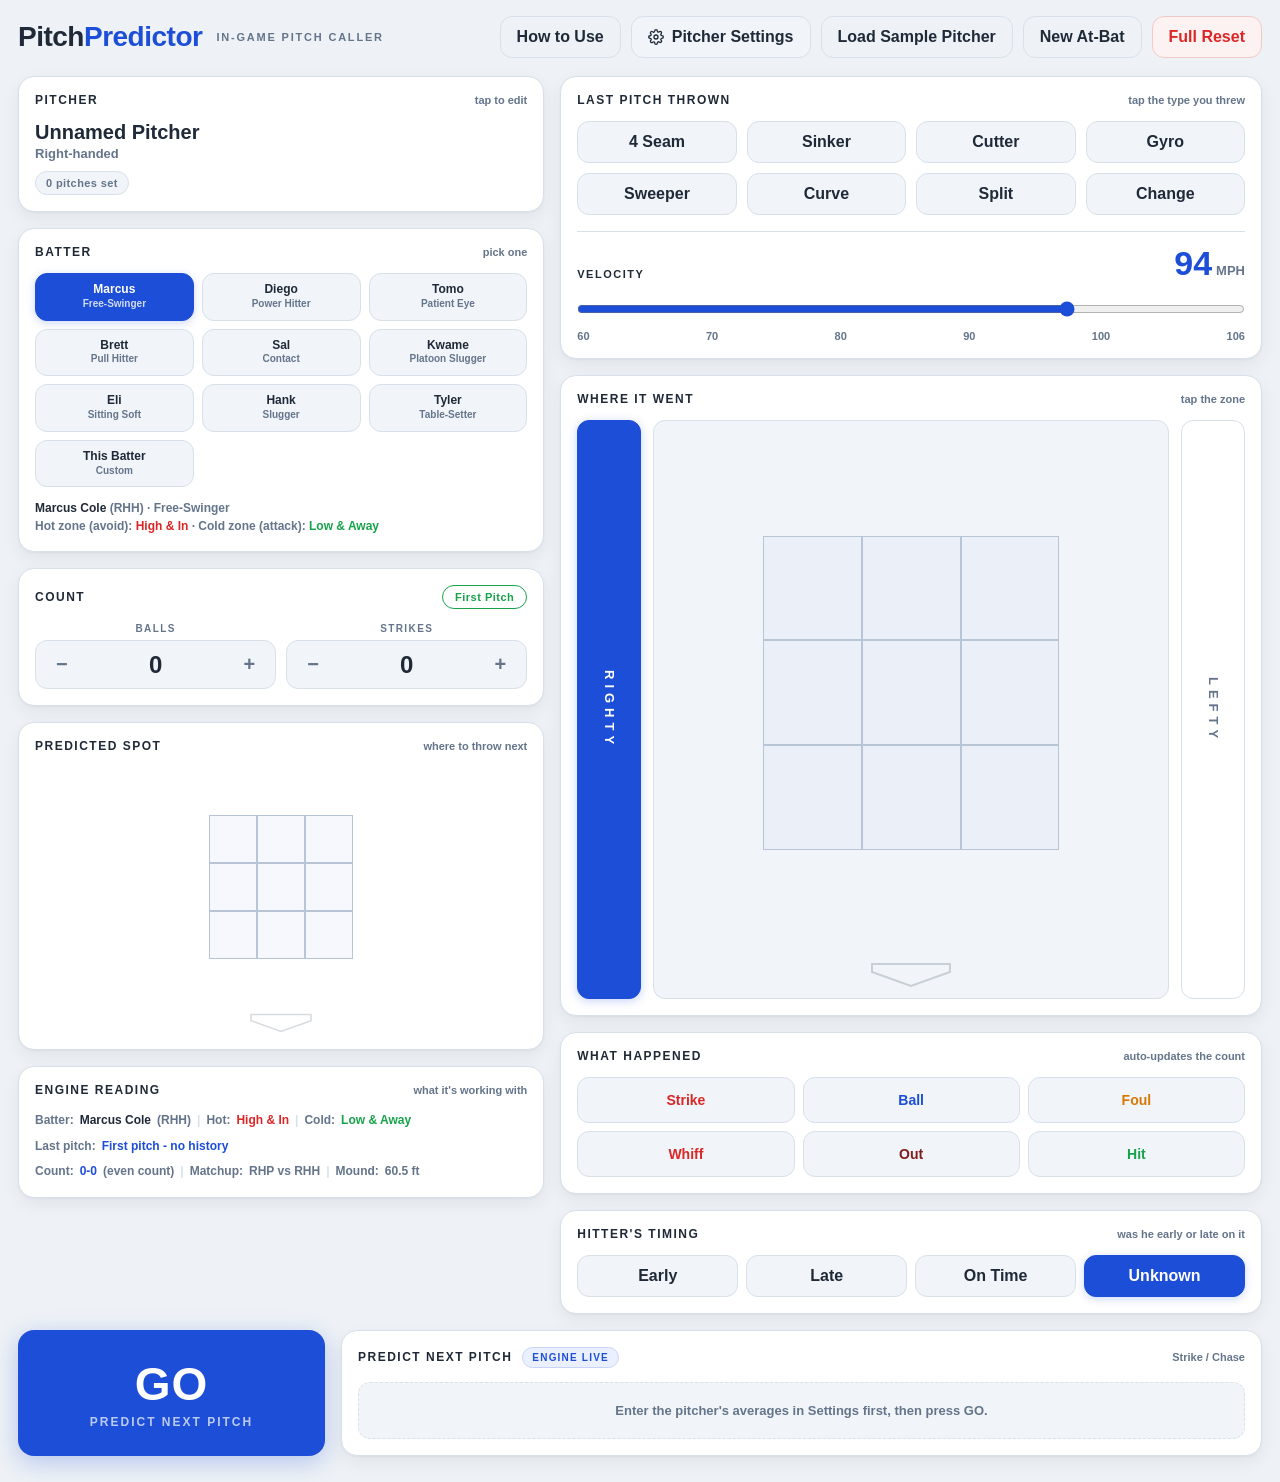
==== index.html @ 1fb7b441 "Replace binary auto-notes with graduated tendency system The auto-scouting no longer flips full note" ====
<!DOCTYPE html>
<html lang="en">
<head>
<meta charset="utf-8">
<meta name="viewport" content="width=device-width, initial-scale=1, maximum-scale=1, user-scalable=no, viewport-fit=cover">
<meta name="apple-mobile-web-app-capable" content="yes">
<meta name="apple-mobile-web-app-status-bar-style" content="default">
<meta name="theme-color" content="#eef2f6">
<title>Pitch Predictor</title>
<style>
  :root {
    --bg: #eef2f6;
    --panel: #ffffff;
    --panel-2: #f1f5f9;
    --line: #d8e0ea;
    --ink: #1f2937;
    --dim: #64748b;
    --accent: #1d4ed8;
    --accent-ink: #ffffff;
    --accent-soft: #eaf0ff;
    --chase: #d97706;
    --danger: #dc2626;
    --good: #16a34a;
    --radius: 16px;
    --shadow: 0 1px 2px rgba(15,23,42,.04), 0 6px 18px rgba(15,23,42,.06);
    --shadow-sm: 0 1px 2px rgba(15,23,42,.06);
  }
  * { box-sizing: border-box; -webkit-tap-highlight-color: transparent; }
  html, body {
    margin: 0; padding: 0; background: var(--bg); color: var(--ink);
    font-family: ui-rounded, "SF Pro Rounded", -apple-system, BlinkMacSystemFont, "Segoe UI", sans-serif;
    font-weight: 600;
    overscroll-behavior: none;
  }
  body { padding: env(safe-area-inset-top) env(safe-area-inset-right) env(safe-area-inset-bottom) env(safe-area-inset-left); }

  .wrap { max-width: 1400px; margin: 0 auto; padding: 16px 18px 26px; }

  header.bar { display: flex; align-items: center; gap: 14px; margin-bottom: 18px; }
  .logo { font-size: 28px; font-weight: 800; letter-spacing: -0.5px; color: var(--ink); }
  .logo b { color: var(--accent); }
  .subtitle { color: var(--dim); font-size: 11px; letter-spacing: 1.8px; text-transform: uppercase; font-weight: 700; }
  .bar-actions { margin-left: auto; display: flex; gap: 10px; }

  button {
    font: inherit; color: var(--ink); background: var(--panel-2);
    border: 1px solid var(--line); border-radius: 12px;
    padding: 11px 16px; cursor: pointer; transition: background .14s, border-color .14s, transform .06s, box-shadow .14s;
    font-weight: 700;
  }
  button:active { transform: scale(.97); }
  button:hover { border-color: #b8c5d6; }
  button.ghost { background: transparent; }
  button.on { background: var(--accent); color: var(--accent-ink); border-color: var(--accent); box-shadow: 0 2px 8px rgba(29,78,216,.22); }
  button.warn { color: var(--danger); border-color: #f3c9c5; background: #fdf2f2; }

  .grid-main { display: grid; grid-template-columns: minmax(320px, 6fr) minmax(400px, 8fr); gap: 16px; align-items: start; }
  .col { display: flex; flex-direction: column; gap: 16px; }

  .panel { background: var(--panel); border: 1px solid var(--line); border-radius: var(--radius); padding: 16px; box-shadow: var(--shadow); }
  .panel-head { display: flex; align-items: baseline; gap: 10px; margin-bottom: 14px; }
  .panel-title { font-size: 12px; letter-spacing: 1.5px; text-transform: uppercase; color: var(--ink); font-weight: 800; }
  .panel-hint { margin-left: auto; color: var(--dim); font-size: 11px; font-weight: 600; }
  .first-pitch { margin-left: auto; padding: 5px 12px; font-size: 11px; font-weight: 800; letter-spacing: .5px;
    border-radius: 999px; border: 1.5px solid var(--good); color: var(--good); background: transparent; cursor: pointer; }
  .first-pitch:hover { background: var(--good); color: #fff; }
  .sub-head { display: flex; align-items: flex-end; margin: 16px 0 0; padding-top: 14px; border-top: 1px solid var(--line); }
  .sub-head .panel-title { font-size: 11px; }

  /* ---- zone ---- */
  .zone-row { display: flex; gap: 12px; align-items: stretch; }
  .zone-stage { flex: 1; border: 1px solid var(--line); border-radius: 12px; padding: 10px; background: var(--panel-2); }
  .hand-rail {
    width: 64px; border-radius: 12px; border: 1px solid var(--line); background: var(--panel);
    display: flex; align-items: center; justify-content: center; cursor: pointer;
    writing-mode: vertical-rl; text-orientation: mixed; letter-spacing: 5px; font-size: 13px;
    text-transform: uppercase; color: var(--dim); font-weight: 800;
    transition: background .14s, color .14s, border-color .14s, box-shadow .14s;
  }
  .hand-rail:hover { border-color: #b8c5d6; }
  .hand-rail.on { background: var(--accent); color: var(--accent-ink); border-color: var(--accent); box-shadow: 0 2px 10px rgba(29,78,216,.25); }

  .zone-grid { display: grid; grid-template-columns: repeat(5, 1fr); grid-template-rows: repeat(5, 1fr); aspect-ratio: 1 / 1.06; gap: 0; position: relative; touch-action: none; }
  .zcell { border: 1px solid transparent; position: relative; }
  .zcell.inzone { border-color: #b8c5d6; background: rgba(29,78,216,.035); }
  .zone-dot {
    position: absolute; width: 22px; height: 22px; border-radius: 50%;
    background: #eab308; box-shadow: 0 0 0 3px rgba(234,179,8,.22);
    transform: translate(-50%, -50%); pointer-events: none; display: none; z-index: 3;
  }
  .zone-dot.show { display: block; }
  .plate { display: flex; justify-content: center; margin-top: 8px; }
  .plate svg { opacity: .35; }

  /* ---- velo ---- */
  .velo-head { display: flex; align-items: flex-end; }
  .velo-val { margin-left: auto; font-size: 34px; font-weight: 800; color: var(--accent); line-height: 1; transition: transform .15s; }
  .velo-val span { font-size: 13px; color: var(--dim); margin-left: 4px; font-weight: 700; }
  .velo-val.pulse { animation: veloPulse .55s ease-out; }
  @keyframes veloPulse {
    0%   { transform: scale(1);   background: var(--accent-soft); border-radius: 8px; padding: 2px 8px; }
    40%  { transform: scale(1.18); }
    100% { transform: scale(1);   background: transparent; padding: 2px 0; }
  }
  input[type=range] { width: 100%; margin: 12px 0 2px; accent-color: var(--accent); height: 34px; }
  .ticks { display: flex; justify-content: space-between; color: var(--dim); font-size: 11px; }

  /* ---- small panels row ---- */
  .row2 { display: grid; grid-template-columns: 1fr 1fr; gap: 16px; }
  .stepper { display: flex; gap: 10px; }
  .step-grp { flex: 1; text-align: center; }
  .step-lbl { font-size: 10px; letter-spacing: 1.4px; color: var(--dim); text-transform: uppercase; margin-bottom: 6px; font-weight: 800; }
  .step-ctl { display: flex; align-items: center; justify-content: space-between; background: var(--panel-2); border: 1px solid var(--line); border-radius: 12px; padding: 6px 10px; }
  .step-ctl button { background: none; border: none; padding: 6px 10px; font-size: 20px; color: var(--dim); box-shadow: none; }
  .step-ctl button:hover { color: var(--accent); }
  .step-ctl .num { font-size: 24px; font-weight: 800; min-width: 26px; color: var(--ink); }

  .seg { display: flex; gap: 8px; }
  .seg button { flex: 1; }

  /* ---- pitch type buttons ---- */
  .pt-grid { display: grid; grid-template-columns: repeat(4, 1fr); gap: 10px; }
  .pt-grid button { position: relative; }
  .pt-grid button.has-data { border-color: #b8c5d6; color: var(--accent); }
  .pt-grid button.has-data::after {
    content: ""; position: absolute; top: 7px; right: 8px; width: 6px; height: 6px;
    border-radius: 50%; background: var(--accent);
  }
  .pt-grid button.has-data.on { color: var(--accent-ink); }
  .pt-grid button.has-data.on::after { background: var(--accent-ink); opacity: .7; }

  /* ---- batter profile ---- */
  .batter-grid { display: grid; grid-template-columns: repeat(3, 1fr); gap: 8px; }
  .batter-grid button { padding: 9px 6px; font-size: 12px; line-height: 1.15; text-align: center; }
  .batter-grid button .bn { font-weight: 800; display: block; }
  .batter-grid button .ba { font-size: 10px; color: var(--dim); font-weight: 700; }
  .batter-grid button.on .ba { color: var(--accent-ink); opacity: .8; }
  /* ---- custom batter scratch profile ---- */
  .cust-lbl { font-size: 10px; letter-spacing: 1.3px; text-transform: uppercase; color: var(--dim); font-weight: 800; margin: 14px 0 7px; }
  .hot-picker { display: grid; grid-template-columns: repeat(3, 1fr); gap: 6px; }
  .hot-picker button { padding: 9px 4px; font-size: 11px; }
  .note-grid { display: grid; grid-template-columns: repeat(2, 1fr); gap: 6px; }
  .note-grid button { padding: 9px 8px; font-size: 11.5px; text-align: left; }
  .note-grid button.on { background: var(--accent); color: var(--accent-ink); border-color: var(--accent); }

  /* ---- saved batters ---- */
  .cust-memo { width: 100%; padding: 10px 12px; border: 1px solid var(--line); border-radius: 10px;
    background: var(--panel-2); font: inherit; font-size: 12px; font-weight: 600; color: var(--ink);
    resize: vertical; min-height: 60px; font-family: inherit; }
  .cust-memo:focus { outline: none; border-color: var(--accent); background: #fff; }
  .save-row { display: flex; gap: 8px; }
  .save-row input { flex: 1; }
  .save-btn { flex: 0 0 auto; padding: 10px 16px; font-size: 12px; font-weight: 800;
    background: var(--good); color: #fff; border: 1px solid var(--good); border-radius: 10px; cursor: pointer; }
  .save-btn:hover { opacity: .9; }
  .saved-batters { display: flex; flex-wrap: wrap; gap: 6px; margin-top: 10px; }
  .saved-chip { display: flex; align-items: center; gap: 6px; padding: 6px 8px 6px 12px;
    border-radius: 999px; border: 1px solid var(--line); background: var(--panel-2);
    font-size: 12px; font-weight: 700; color: var(--ink); cursor: pointer; }
  .saved-chip:hover { border-color: var(--accent); }
  .saved-chip.on { background: var(--accent); color: var(--accent-ink); border-color: var(--accent); }
  .saved-chip .x { width: 16px; height: 16px; border-radius: 50%; background: rgba(0,0,0,.1);
    display: flex; align-items: center; justify-content: center; font-size: 10px; font-weight: 800;
    border: none; cursor: pointer; color: inherit; opacity: .6; }
  .saved-chip .x:hover { opacity: 1; background: rgba(0,0,0,.2); }
  .saved-chip.on .x { background: rgba(255,255,255,.25); }

  /* ---- result buttons ---- */
  .result-grid { display: grid; grid-template-columns: repeat(3, 1fr); gap: 8px; }
  .result-grid button { padding: 14px 6px; font-size: 14px; font-weight: 800; transition: border-color .12s, transform .06s, box-shadow .12s; }
  .result-grid button[data-r="strike"] { color: var(--danger); }
  .result-grid button[data-r="whiff"] { color: var(--danger); }
  .result-grid button[data-r="ball"] { color: var(--accent); }
  .result-grid button[data-r="foul"] { color: var(--chase); }
  .result-grid button[data-r="out"] { color: #7f1d1d; }
  .result-grid button[data-r="hit"] { color: var(--good); }
  .result-grid button.on { border-width: 2px; box-shadow: 0 2px 12px rgba(15,23,42,.12); }
  .result-grid button.on[data-r="strike"] { background: #fff1f2; border-color: var(--danger); }
  .result-grid button.on[data-r="whiff"] { background: #fff1f2; border-color: var(--danger); }
  .result-grid button.on[data-r="ball"] { background: var(--accent-soft); border-color: var(--accent); }
  .result-grid button.on[data-r="foul"] { background: #fffbeb; border-color: var(--chase); }
  .result-grid button.on[data-r="out"] { background: #fef2f2; border-color: #7f1d1d; }
  .result-grid button.on[data-r="hit"] { background: #ecfdf5; border-color: var(--good); }

  /* count pulse when it changes */
  .num.pulse { animation: numPulse .5s ease-out; }
  @keyframes numPulse {
    0%   { transform: scale(1); color: var(--ink); }
    30%  { transform: scale(1.3); color: var(--accent); }
    100% { transform: scale(1); color: var(--ink); }
  }

  .batter-info { margin-top: 12px; font-size: 12px; color: var(--dim); font-weight: 700; line-height: 1.5; }
  .batter-info b { color: var(--ink); }
  .batter-info .hot { color: var(--danger); font-weight: 800; }
  .batter-info .cold { color: var(--good); font-weight: 800; }

  /* ---- table ---- */
  table { width: 100%; border-collapse: separate; border-spacing: 0 6px; }
  th { font-size: 10px; letter-spacing: 1.3px; color: var(--dim); text-transform: uppercase; text-align: center; font-weight: 800; padding-bottom: 4px; }
  th:first-child { text-align: left; padding-left: 10px; }
  td { background: var(--panel-2); border-top: 1px solid var(--line); border-bottom: 1px solid var(--line); text-align: center; padding: 0; }
  td:first-child { border-left: 1px solid var(--line); border-radius: 11px 0 0 11px; text-align: left; padding-left: 14px; font-size: 14px; }
  td:last-child { border-right: 1px solid var(--line); border-radius: 0 11px 11px 0; }
  tr.filled td:first-child { color: var(--accent); font-weight: 800; }
  tr.empty td:first-child { color: var(--dim); font-weight: 600; }
  tr.selected td { background: var(--accent-soft); border-color: #c7d4f7; }
  tr.selected td:first-child { box-shadow: inset 3px 0 0 var(--accent); }
  td input {
    width: 100%; background: none; border: none; color: var(--ink); font: inherit; text-align: center;
    padding: 13px 4px; font-size: 15px; font-weight: 700;
  }
  td input:focus { outline: none; background: var(--accent-soft); }
  td input::placeholder { color: #b8c5d6; }

  /* ---- recommendations ---- */
  .go-row { display: grid; grid-template-columns: minmax(180px, 3fr) 9fr; gap: 16px; margin-top: 16px; align-items: stretch; }
  #go {
    background: var(--accent); color: var(--accent-ink); border: none; border-radius: var(--radius);
    font-size: 46px; font-weight: 800; letter-spacing: 1px; display: flex; flex-direction: column;
    align-items: center; justify-content: center; gap: 4px;
    box-shadow: 0 6px 24px rgba(29,78,216,.28);
  }
  #go:active { transform: scale(.98); }
  #go small { font-size: 12px; font-weight: 700; letter-spacing: 2px; text-transform: uppercase; opacity: .7; }
  .badge { font-size: 10px; letter-spacing: 1.2px; padding: 4px 9px; border-radius: 999px; text-transform: uppercase; font-weight: 800; }
  .badge.demo { background: #fff4e0; color: var(--chase); border: 1px solid #f4d9a8; }
  .rec-list { display: flex; flex-direction: column; gap: 8px; }
  .context-summary { font-size: 12px; font-weight: 600; color: var(--dim); line-height: 1.6; }
  .context-summary .cs-row { display: flex; gap: 6px; flex-wrap: wrap; }
  .context-summary .cs-row + .cs-row { margin-top: 6px; }
  .context-summary .cs-lbl { color: var(--dim); font-weight: 700; }
  .context-summary .cs-val { color: var(--ink); font-weight: 800; }
  .context-summary .cs-val.accent { color: var(--accent); }
  .context-summary .cs-val.danger { color: var(--danger); }
  .context-summary .cs-val.good { color: var(--good); }
  .context-summary .cs-sep { color: var(--line); }
  .rec {
    display: grid; grid-template-columns: 34px minmax(96px, 2fr) 3fr auto auto; align-items: center; gap: 12px;
    background: var(--panel-2); border: 1px solid var(--line); border-radius: 12px; padding: 12px 14px;
    cursor: pointer; transition: border-color .12s, box-shadow .12s;
  }
  .rec:hover { border-color: #b8c5d6; }
  .rec.open { border-color: var(--accent); box-shadow: 0 2px 12px rgba(29,78,216,.1); }
  .rec .rank { width: 26px; height: 26px; border-radius: 50%; border: 1px solid var(--line); display: flex; align-items: center; justify-content: center; font-size: 13px; color: var(--dim); background: var(--panel); }
  .rec.top .rank { border-color: var(--accent); color: var(--accent); background: var(--accent-soft); }
  .rec .type { font-size: 17px; font-weight: 800; }
  .rec .loc { color: var(--ink); font-size: 15px; }
  .rec .why { font-size: 10px; color: var(--dim); font-weight: 700; letter-spacing: .5px; opacity: 0; transition: opacity .12s; }
  .rec:hover .why { opacity: 1; }
  .rec.open .why { opacity: 1; color: var(--accent); }
  .tag { font-size: 11px; letter-spacing: 1.1px; font-weight: 800; padding: 5px 12px; border-radius: 999px; }
  .tag.strike { background: var(--accent-soft); color: var(--accent); border: 1px solid #c7d4f7; }
  .tag.chase { background: #fff4e0; color: var(--chase); border: 1px solid #f4d9a8; }
  .rec-detail { display: none; padding: 0 14px 14px 60px; }
  .rec.open + .rec-detail { display: block; }
  .rec-detail ul { margin: 0; padding-left: 18px; }
  .rec-detail li { font-size: 12px; font-weight: 600; color: var(--ink); line-height: 1.7; list-style: disc; }
  .rec-detail li .pos { color: var(--good); font-weight: 800; }
  .rec-detail li .neg { color: var(--danger); font-weight: 800; }
  .rec-detail .what { margin-top: 8px; font-size: 12px; font-weight: 700; color: var(--dim); line-height: 1.5; }
  .rec-empty { color: var(--dim); font-size: 13px; padding: 20px; text-align: center; border: 1px dashed var(--line); border-radius: 12px; background: var(--panel-2); }
  .badge.live { background: var(--accent-soft); color: var(--accent); border: 1px solid #c7d4f7; }

  /* ---- output maps ---- */
  .maps-row { display: grid; grid-template-columns: 1fr 1fr; gap: 16px; margin-top: 16px; }
  .col .maps-row { margin-top: 0; }
  .mini-grid { display: grid; grid-template-columns: repeat(5, 1fr); grid-template-rows: repeat(5, 1fr); aspect-ratio: 1 / 1; max-width: 240px; margin: 4px auto 0; gap: 0; position: relative; }
  .mini-cell { border: 1px solid transparent; position: relative; }
  .mini-cell.inzone { border-color: #b8c5d6; background: rgba(29,78,216,.04); }
  .map-dots { position: absolute; inset: 0; pointer-events: none; z-index: 3; }
  .map-dot {
    position: absolute; width: 26px; height: 26px; border-radius: 50%;
    display: flex; align-items: center; justify-content: center; font-size: 13px; font-weight: 800; color: #fff;
    transform: translate(-50%, -50%);
  }
  .map-dot.last { background: #eab308; box-shadow: 0 0 0 3px rgba(234,179,8,.22); }
  .map-dot.strike { background: var(--accent); box-shadow: 0 0 0 3px rgba(29,78,216,.18); }
  .map-dot.chase { background: var(--chase); box-shadow: 0 0 0 3px rgba(217,119,6,.18); }
  .mini-plate { display: flex; justify-content: center; margin-top: 6px; }
  .mini-plate svg { opacity: .3; }

  /* ---- pitcher summary card ---- */
  .pitcher-card { cursor: pointer; }
  .pitcher-card:hover { border-color: #b8c5d6; }
  .pitcher-name { font-size: 20px; font-weight: 800; color: var(--ink); }
  .pitcher-sub { color: var(--dim); font-size: 13px; font-weight: 700; margin-top: 2px; }
  .pitcher-meta { margin-top: 10px; display: flex; gap: 8px; flex-wrap: wrap; }
  .chip { font-size: 11px; font-weight: 800; letter-spacing: .4px; padding: 5px 10px; border-radius: 999px; background: var(--panel-2); border: 1px solid var(--line); color: var(--dim); }
  .chip.set { background: var(--accent-soft); border-color: #c7d4f7; color: var(--accent); }
  .gear-btn { display: inline-flex; align-items: center; gap: 8px; }
  .gear-btn svg { width: 16px; height: 16px; }

  /* ---- settings modal ---- */
  .modal-overlay {
    position: fixed; inset: 0; z-index: 60; background: rgba(15,23,42,.45);
    display: flex; align-items: flex-start; justify-content: center;
    padding: 40px 16px; overflow-y: auto; -webkit-backdrop-filter: blur(3px); backdrop-filter: blur(3px);
  }
  .modal-overlay[hidden] { display: none; }
  .modal {
    background: var(--panel); border: 1px solid var(--line); border-radius: var(--radius);
    box-shadow: 0 24px 70px rgba(15,23,42,.28); width: 100%; max-width: 580px; padding: 20px 20px 18px;
  }
  .modal-head { display: flex; align-items: center; gap: 10px; margin-bottom: 16px; }
  .modal-head .gear { color: var(--accent); display: flex; }
  .modal-head .gear svg { width: 20px; height: 20px; }
  .modal-title { font-size: 15px; font-weight: 800; letter-spacing: .3px; color: var(--ink); }
  .modal-x { margin-left: auto; padding: 6px 12px; }
  .field { margin-bottom: 16px; }
  .field > label { display: block; font-size: 10px; letter-spacing: 1.4px; text-transform: uppercase; color: var(--dim); font-weight: 800; margin-bottom: 6px; }
  .field input.text {
    width: 100%; padding: 12px 14px; border: 1px solid var(--line); border-radius: 12px;
    background: var(--panel-2); font: inherit; font-weight: 700; color: var(--ink);
  }
  .field input.text:focus { outline: none; border-color: var(--accent); background: #fff; }
  .num-row { display: grid; grid-template-columns: 1fr 1fr; gap: 12px; }
  .num-field span { display: block; font-size: 10px; letter-spacing: 1.2px; text-transform: uppercase; color: var(--dim); font-weight: 800; margin-bottom: 6px; }
  .field-note { margin-top: 8px; font-size: 12px; font-weight: 700; color: var(--dim); line-height: 1.5; }
  .field-note b { color: var(--ink); }
  #closeSettings { width: 100%; background: var(--accent); color: var(--accent-ink); border-color: var(--accent); font-size: 15px; padding: 14px; box-shadow: 0 4px 14px rgba(29,78,216,.22); }
  #closeTutorial { width: 100%; background: var(--accent); color: var(--accent-ink); border-color: var(--accent); font-size: 15px; padding: 14px; box-shadow: 0 4px 14px rgba(29,78,216,.22); margin-top: 4px; }

  /* ---- tutorial ---- */
  .tut-step { display: flex; gap: 14px; margin-bottom: 16px; }
  .tut-num { flex: 0 0 28px; width: 28px; height: 28px; border-radius: 50%;
    background: var(--accent); color: var(--accent-ink); display: flex;
    align-items: center; justify-content: center; font-size: 13px; font-weight: 800; }
  .tut-body { font-size: 13px; font-weight: 600; color: var(--ink); line-height: 1.6; }
  .tut-body b { font-weight: 800; }
  .tut-note { font-size: 12px; font-weight: 600; color: var(--dim); line-height: 1.6;
    background: var(--panel-2); border: 1px solid var(--line); border-radius: 10px;
    padding: 12px 14px; margin-bottom: 16px; }

  @media (max-width: 900px) {
    .grid-main, .go-row, .row2, .maps-row { grid-template-columns: 1fr; }
    #go { padding: 22px; font-size: 38px; }
    .modal-overlay { padding: 20px 12px; }
  }
</style>
</head>
<body>
<div class="wrap">

  <header class="bar">
    <div class="logo">Pitch<b>Predictor</b></div>
    <div class="subtitle">In-Game Pitch Caller</div>
    <div class="bar-actions">
      <button class="ghost" id="openTutorial">How to Use</button>
      <button class="gear-btn" id="openSettings"><svg viewBox="0 0 24 24" fill="none" stroke="currentColor" stroke-width="2" stroke-linecap="round" stroke-linejoin="round"><circle cx="12" cy="12" r="3"/><path d="M19.4 15a1.65 1.65 0 0 0 .33 1.82l.06.06a2 2 0 1 1-2.83 2.83l-.06-.06a1.65 1.65 0 0 0-1.82-.33 1.65 1.65 0 0 0-1 1.51V21a2 2 0 0 1-4 0v-.09A1.65 1.65 0 0 0 9 19.4a1.65 1.65 0 0 0-1.82.33l-.06.06a2 2 0 1 1-2.83-2.83l.06-.06a1.65 1.65 0 0 0 .33-1.82 1.65 1.65 0 0 0-1.51-1H3a2 2 0 0 1 0-4h.09A1.65 1.65 0 0 0 4.6 9a1.65 1.65 0 0 0-.33-1.82l-.06-.06a2 2 0 1 1 2.83-2.83l.06.06a1.65 1.65 0 0 0 1.82.33H9a1.65 1.65 0 0 0 1-1.51V3a2 2 0 0 1 4 0v.09a1.65 1.65 0 0 0 1 1.51 1.65 1.65 0 0 0 1.82-.33l.06-.06a2 2 0 1 1 2.83 2.83l-.06.06a1.65 1.65 0 0 0-.33 1.82V9a1.65 1.65 0 0 0 1.51 1H21a2 2 0 0 1 0 4h-.09a1.65 1.65 0 0 0-1.51 1z"/></svg>Pitcher Settings</button>
      <button class="ghost" id="loadSample">Load Sample Pitcher</button>
      <button class="ghost" id="newAtBat">New At-Bat</button>
      <button class="warn" id="fullReset">Full Reset</button>
    </div>
  </header>

  <div class="grid-main">
    <!-- LEFT COLUMN: the situation -->
    <div class="col">
      <section class="panel pitcher-card" id="pitcherCard">
        <div class="panel-head">
          <div class="panel-title">Pitcher</div>
          <div class="panel-hint">tap to edit</div>
        </div>
        <div class="pitcher-name" id="pitcherNameDisp">Unnamed Pitcher</div>
        <div class="pitcher-sub" id="pitcherHandDisp">Right-handed</div>
        <div class="pitcher-meta"><span class="chip" id="arsenalChip">0 pitches set</span></div>
      </section>

      <section class="panel" id="stepBatter">
        <div class="panel-head">
          <div class="panel-title">Batter</div>
          <div class="panel-hint">pick one</div>
        </div>
        <div class="batter-grid" id="batterGrid"></div>
        <div class="batter-info" id="batterInfo">Select a batter</div>

        <div class="custom-box" id="customBox" hidden>
          <div class="sub-head"><div class="panel-title">Custom Batter</div>
            <div class="panel-hint">clears on New At-Bat</div></div>

          <div class="cust-lbl">Bats</div>
          <div class="seg" id="custHand">
            <button data-hand="L">Lefty</button>
            <button data-hand="R" class="on">Righty</button>
          </div>

          <div class="cust-lbl">Where he does damage</div>
          <div class="hot-picker" id="hotPicker"></div>

          <div class="cust-lbl">Scouting notes &middot; each one changes the math</div>
          <div class="note-grid" id="noteGrid"></div>

          <div class="cust-lbl">Notes</div>
          <textarea class="cust-memo" id="custMemo" placeholder="Free-text notes on this batter. Not scored, just for you." rows="3"></textarea>

          <div class="cust-lbl">Save this batter for next time</div>
          <div class="save-row">
            <input class="text" type="text" id="saveName" placeholder="Batter name" autocomplete="off">
            <button class="save-btn" id="saveBatterBtn">Save</button>
          </div>
          <div class="saved-batters" id="savedBatters"></div>
        </div>
      </section>

      <section class="panel">
        <div class="panel-head">
          <div class="panel-title">Count</div>
          <button class="first-pitch" id="firstPitchBtn">First Pitch</button>
        </div>
        <div class="stepper">
          <div class="step-grp">
            <div class="step-lbl">Balls</div>
            <div class="step-ctl"><button data-c="balls" data-d="-1">&minus;</button><div class="num" id="balls">0</div><button data-c="balls" data-d="1">+</button></div>
          </div>
          <div class="step-grp">
            <div class="step-lbl">Strikes</div>
            <div class="step-ctl"><button data-c="strikes" data-d="-1">&minus;</button><div class="num" id="strikes">0</div><button data-c="strikes" data-d="1">+</button></div>
          </div>
        </div>
      </section>

      <section class="panel">
        <div class="panel-head">
          <div class="panel-title">Predicted Spot</div>
          <div class="panel-hint">where to throw next</div>
        </div>
        <div class="mini-grid" id="mapNext"></div>
        <div class="mini-plate"><svg width="70" height="20" viewBox="0 0 90 26"><path d="M6 2 H84 L84 10 L45 24 L6 10 Z" fill="none" stroke="#7c8b99" stroke-width="2"/></svg></div>
      </section>

      <section class="panel">
        <div class="panel-head">
          <div class="panel-title">Engine Reading</div>
          <div class="panel-hint">what it's working with</div>
        </div>
        <div class="context-summary" id="contextSummary"></div>
      </section>
    </div>

    <!-- RIGHT COLUMN: what just happened on the last pitch -->
    <div class="col">
      <section class="panel">
        <div class="panel-head">
          <div class="panel-title">Last Pitch Thrown</div>
          <div class="panel-hint">tap the type you threw</div>
        </div>
        <div class="pt-grid" id="ptGrid"></div>
        <div class="sub-head">
          <div class="panel-title">Velocity</div>
          <div class="velo-val" id="veloVal">94<span>MPH</span></div>
        </div>
        <input type="range" id="velo" min="60" max="106" step="1" value="94">
        <div class="ticks"><span>60</span><span>70</span><span>80</span><span>90</span><span>100</span><span>106</span></div>
      </section>

      <section class="panel">
        <div class="panel-head">
          <div class="panel-title">Where It Went</div>
          <div class="panel-hint">tap the zone</div>
        </div>
        <div class="zone-row">
          <div class="hand-rail" id="battRight" data-hand="R">Righty</div>
          <div class="zone-stage">
            <div class="zone-grid" id="zoneGrid"></div>
            <div class="plate">
              <svg width="90" height="26" viewBox="0 0 90 26"><path d="M6 2 H84 L84 10 L45 24 L6 10 Z" fill="none" stroke="#7c8b99" stroke-width="2"/></svg>
            </div>
          </div>
          <div class="hand-rail" id="battLeft" data-hand="L">Lefty</div>
        </div>
      </section>

      <section class="panel">
        <div class="panel-head">
          <div class="panel-title">What Happened</div>
          <div class="panel-hint">auto-updates the count</div>
        </div>
        <div class="result-grid" id="resultGrid">
          <button data-r="strike">Strike</button>
          <button data-r="ball">Ball</button>
          <button data-r="foul">Foul</button>
          <button data-r="whiff">Whiff</button>
          <button data-r="out">Out</button>
          <button data-r="hit">Hit</button>
        </div>
      </section>

      <section class="panel">
        <div class="panel-head">
          <div class="panel-title">Hitter's Timing</div>
          <div class="panel-hint">was he early or late on it</div>
        </div>
        <div class="seg" id="timing">
          <button data-t="early">Early</button>
          <button data-t="late">Late</button>
          <button data-t="ontime">On Time</button>
          <button data-t="unknown" class="on">Unknown</button>
        </div>
      </section>

    </div>
  </div>

  <div class="go-row">
    <button id="go">GO<small>predict next pitch</small></button>
    <section class="panel">
      <div class="panel-head">
        <div class="panel-title">Predict Next Pitch</div>
        <span class="badge demo" id="engineBadge">Awaiting Spec</span>
        <div class="panel-hint">Strike / Chase</div>
      </div>
      <div class="rec-list" id="recList">
        <div class="rec-empty">Set up your pitcher, pick a batter, then press GO.</div>
      </div>
    </section>
  </div>

</div>

<div class="modal-overlay" id="settingsModal" hidden>
  <div class="modal" role="dialog" aria-modal="true" aria-label="Pitcher Settings">
    <div class="modal-head">
      <span class="gear"><svg viewBox="0 0 24 24" fill="none" stroke="currentColor" stroke-width="2" stroke-linecap="round" stroke-linejoin="round"><circle cx="12" cy="12" r="3"/><path d="M19.4 15a1.65 1.65 0 0 0 .33 1.82l.06.06a2 2 0 1 1-2.83 2.83l-.06-.06a1.65 1.65 0 0 0-1.82-.33 1.65 1.65 0 0 0-1 1.51V21a2 2 0 0 1-4 0v-.09A1.65 1.65 0 0 0 9 19.4a1.65 1.65 0 0 0-1.82.33l-.06.06a2 2 0 1 1-2.83-2.83l.06-.06a1.65 1.65 0 0 0 .33-1.82 1.65 1.65 0 0 0-1.51-1H3a2 2 0 0 1 0-4h.09A1.65 1.65 0 0 0 4.6 9a1.65 1.65 0 0 0-.33-1.82l-.06-.06a2 2 0 1 1 2.83-2.83l.06.06a1.65 1.65 0 0 0 1.82.33H9a1.65 1.65 0 0 0 1-1.51V3a2 2 0 0 1 4 0v.09a1.65 1.65 0 0 0 1 1.51 1.65 1.65 0 0 0 1.82-.33l.06-.06a2 2 0 1 1 2.83 2.83l-.06.06a1.65 1.65 0 0 0-.33 1.82V9a1.65 1.65 0 0 0 1.51 1H21a2 2 0 0 1 0 4h-.09a1.65 1.65 0 0 0-1.51 1z"/></svg></span>
      <div class="modal-title">Pitcher Settings</div>
      <button class="ghost modal-x" id="settingsX">Close</button>
    </div>

    <div class="field">
      <label for="pitcherName">Pitcher Name</label>
      <input class="text" type="text" id="pitcherName" placeholder="e.g. John Doe" autocomplete="off">
    </div>

    <div class="field">
      <label>Pitcher Handedness</label>
      <div class="seg" id="pitchHand">
        <button data-hand="L">Left</button>
        <button data-hand="R" class="on">Right</button>
      </div>
    </div>

    <div class="field">
      <label>Mound Distance &middot; feet to the plate</label>
      <div class="seg" id="moundSeg">
        <button data-d="46">46</button>
        <button data-d="50">50</button>
        <button data-d="54">54</button>
        <button data-d="60.5" class="on">60.5</button>
      </div>
    </div>

    <div class="field">
      <label>Release Geometry &middot; drives the flight-time math</label>
      <div class="num-row">
        <div class="num-field">
          <span>Extension (ft)</span>
          <input class="text" type="number" id="extIn" min="3" max="8" step="0.1" value="6.0" inputmode="decimal">
        </div>
        <div class="num-field">
          <span>Release Height (ft)</span>
          <input class="text" type="number" id="relHIn" min="3" max="8" step="0.1" value="6.0" inputmode="decimal">
        </div>
      </div>
      <div class="field-note" id="physNote"></div>
    </div>

    <div class="field">
      <label>Average Movements &middot; set pregame</label>
      <table>
        <thead>
          <tr><th>Pitch</th><th>Velo</th><th>Vert</th><th>Horz</th></tr>
        </thead>
        <tbody id="avgBody"></tbody>
      </table>
    </div>

    <button id="closeSettings">Close Settings</button>
  </div>
</div>

<div class="modal-overlay" id="tutorialModal" hidden>
  <div class="modal" role="dialog" aria-modal="true" aria-label="How to Use">
    <div class="modal-head">
      <div class="modal-title">How to Use Pitch Predictor</div>
      <button class="ghost modal-x" id="tutorialX">Close</button>
    </div>

    <div class="tut-step">
      <div class="tut-num">1</div>
      <div class="tut-body">
        <b>Set up your pitcher.</b> Tap the Pitcher card or the gear button to open Settings.
        Enter your pitcher's name, handedness, mound distance, and release height/extension.
        Then fill in the averages table: Velo, Vert (IVB), and Horz for each pitch he throws.
        Or press <b>Load Sample Pitcher</b> to see how it works.
      </div>
    </div>

    <div class="tut-step">
      <div class="tut-num">2</div>
      <div class="tut-body">
        <b>Pick the batter.</b> Tap one of the 9 preset batters, or choose <b>Custom</b>
        to build a profile from scratch. For a custom batter, set his handedness,
        tap where he does damage (the hot zone picker), toggle any scouting notes
        that apply, and write a memo. Press <b>Save</b> to store him for next time,
        then click his chip to reload him instantly when he's up again.
      </div>
    </div>

    <div class="tut-step">
      <div class="tut-num">3</div>
      <div class="tut-body">
        <b>Set the count.</b> Use the + and &minus; buttons for Balls and Strikes.
        Or just use the <b>What Happened</b> buttons (Strike, Ball, Foul, Whiff, Out, Hit)
        after each pitch, they update the count for you. Press <b>First Pitch</b>
        to jump to 0-0 and get an opening call driven by the batter's profile.
      </div>
    </div>

    <div class="tut-step">
      <div class="tut-num">4</div>
      <div class="tut-body">
        <b>Mark the pitch you just threw.</b> Tap the pitch type, set the velocity slider,
        and tap the zone grid to show where it went. Then set the hitter's timing
        (Early, Late, On Time, or Unknown). The engine uses all of this to pick
        what to throw next.
      </div>
    </div>

    <div class="tut-step">
      <div class="tut-num">5</div>
      <div class="tut-body">
        <b>Press GO.</b> The engine ranks your top 5 pitches by score, with the
        location and whether it's a Strike or Chase pitch. The <b>Predicted Spot</b>
        map shows numbered dots where each pitch should go.
        <b>Tap any recommendation</b> to see why it ranked there, every scoring
        factor and point value, plus what the pitch is designed to do.
      </div>
    </div>

    <div class="tut-step">
      <div class="tut-num">6</div>
      <div class="tut-body">
        <b>Check the Engine Reading.</b> The panel below the Predicted Spot map
        shows everything the engine is working with: the batter's profile, the
        last pitch data (including flight time and perceived velocity from the
        physics engine), and the current matchup.
      </div>
    </div>

    <div class="tut-note">
      The engine is a deterministic calculator, not an AI. It uses real ball-flight
      physics (flight time, commit-point tunneling, vertical approach angle,
      perceived velocity) plus your inputs to score every pitch. Same inputs
      always give the same recommendation.
    </div>

    <button id="closeTutorial">Got it</button>
  </div>
</div>

<script>
"use strict";

const PITCH_TYPES = ["4 Seam", "Sinker", "Cutter", "Gyro", "Sweeper", "Curve", "Split", "Change"];

/* 9 preset batter profiles (same archetypes as the Pitch Predictor Sim).
   hot = the batter's power zone in {vertical, horizontal} from the batter's
   perspective. The engine avoids pitching there and attacks the opposite. */
const BATTERS = [
  { name: "Marcus Cole",   hand: "R", arch: "Free-Swinger",  hot: { v: "high", h: "close" } },
  { name: "Diego Reyes",   hand: "R", arch: "Power Hitter",  hot: { v: "mid",  h: "close" } },
  { name: "Tomo Nakamura", hand: "L", arch: "Patient Eye",   hot: { v: "mid",  h: "mid"   } },
  { name: "Brett Hogan",   hand: "R", arch: "Pull Hitter",   hot: { v: "high", h: "close" } },
  { name: "Sal Martinez",  hand: "L", arch: "Contact",       hot: { v: "mid",  h: "mid"   } },
  { name: "Kwame Adeyemi", hand: "R", arch: "Platoon Slugger", hot: { v: "mid",  h: "far"  } },
  { name: "Eli Brooks",    hand: "L", arch: "Sitting Soft",  hot: { v: "low",  h: "far"   } },
  { name: "Hank Olson",    hand: "R", arch: "Slugger",       hot: { v: "mid",  h: "close" } },
  { name: "Tyler Quinn",   hand: "L", arch: "Table-Setter",  hot: { v: "low",  h: "far"   } },
];
/* The blank slot: a scratch profile you fill in for the hitter standing there.
   Every toggle below is read by the engine, so nothing here is decoration. */
const CUSTOM_IDX = BATTERS.length;
const BATTER_NOTES = [
  { id: "chaseHigh",    label: "Chases high" },
  { id: "chaseLow",     label: "Chases low" },
  { id: "chaseAway",    label: "Chases away" },
  { id: "chaseIn",      label: "Chases inside" },
  { id: "lateVelo",     label: "Late on velo" },
  { id: "outFront",     label: "Out front / early" },
  { id: "sitsFastball", label: "Sitting fastball" },
  { id: "sitsSoft",     label: "Sitting soft" },
  { id: "weakBreaking", label: "Weak vs breaking" },
  { id: "pullHappy",    label: "Pull happy" },
  { id: "patient",      label: "Patient on 0-0" },
  { id: "firstSwing",   label: "Hacks at pitch 1" },
];
function blankCustom() {
  const notes = {};
  BATTER_NOTES.forEach(n => { notes[n.id] = false; });
  return { name: "This Batter", hand: "R", arch: "Custom", hot: { v: "mid", h: "mid" }, notes, memo: "", tendencies: {} };
}
function activeBatter() {
  if (state.batterIdx === CUSTOM_IDX) return state.custom;
  const b = BATTERS[state.batterIdx] || null;
  if (b && state.presetTendencies[state.batterIdx]) {
    return Object.assign({}, b, { tendencies: state.presetTendencies[state.batterIdx] });
  }
  return b;
}

function oppZone(z) {
  if (z === "high") return "low";
  if (z === "low") return "high";
  if (z === "close") return "far";
  if (z === "far") return "close";
  return "mid";
}
function zoneLabel(v, h) {
  const V = { high: "High", mid: "Mid", low: "Low" }[v];
  const H = { close: "In", mid: "Middle", far: "Away" }[h];
  if (v === "mid" && h === "mid") return "Middle-Middle";
  if (h === "mid") return V;
  if (v === "mid") return H;
  return V + " & " + H;
}

const state = {
  batterHand: "R",
  pitcherHand: "R",
  pitcherName: "",
  batterIdx: 0,
  timing: "unknown",
  lastPitchType: null,
  velo: 94,
  balls: 0,
  strikes: 0,
  lastLoc: null,            // {x, y} on the 5x5 grid in fractional cell units (0..5), free placement
  averages: {},             // pitchType -> {velo, vert, horz}
  mound: 60.5,              // ft from the rubber to the front of the plate
  ext: 6.0,                 // release extension in ft toward the plate
  relH: 6.0,                // release height in ft
  custom: null,             // blank per-batter profile, cleared on New At-Bat
  savedBatters: [],          // user-saved batter profiles, persist across sessions
  pitchHistory: [],          // [{type, velo, loc, result, timing}] for current at-bat
  lastResult: null,          // result of the most recent pitch: strike/ball/foul/whiff/out/hit
  presetTendencies: {},      // auto-learned tendencies for preset batters: {batterIdx: {noteId: evidenceCount}}
  recommendations: []
};

PITCH_TYPES.forEach(p => { state.averages[p] = { velo: null, vert: null, horz: null }; });

/* ---------------- persistence ---------------- */
const STORE_KEY = "pitchcall.v1";
function save() {
  try {
    localStorage.setItem(STORE_KEY, JSON.stringify({
      averages: state.averages, pitcherHand: state.pitcherHand, batterHand: state.batterHand,
      pitcherName: state.pitcherName, batterIdx: state.batterIdx,
      mound: state.mound, ext: state.ext, relH: state.relH,
      savedBatters: state.savedBatters,
      presetTendencies: state.presetTendencies
    }));
  } catch (e) { /* private browsing */ }
}
function load() {
  try {
    const raw = localStorage.getItem(STORE_KEY);
    if (!raw) return;
    const d = JSON.parse(raw);
    if (d.averages) Object.keys(state.averages).forEach(k => { if (d.averages[k]) state.averages[k] = d.averages[k]; });
    if (d.pitcherHand) state.pitcherHand = d.pitcherHand;
    if (d.batterHand) state.batterHand = d.batterHand;
    if (typeof d.pitcherName === "string") state.pitcherName = d.pitcherName;
    if (typeof d.batterIdx === "number" && d.batterIdx >= 0 && d.batterIdx <= BATTERS.length) state.batterIdx = d.batterIdx;
    if (typeof d.mound === "number" && d.mound >= 30 && d.mound <= 70) state.mound = d.mound;
    if (typeof d.ext === "number" && d.ext >= 2 && d.ext <= 9) state.ext = d.ext;
    if (typeof d.relH === "number" && d.relH >= 2 && d.relH <= 9) state.relH = d.relH;
    if (Array.isArray(d.savedBatters)) state.savedBatters = d.savedBatters;
    if (d.presetTendencies && typeof d.presetTendencies === "object") state.presetTendencies = d.presetTendencies;
  } catch (e) { /* corrupt */ }
}

/* ---------------- zone grid ----------------
   5x5 grid. Inner 3x3 (cols/rows 1..3) is the rulebook strike zone.
   The outer ring is the chase/shadow region off the plate.
   Column index increases left-to-right from the catcher's view.
-------------------------------------------- */
const zoneGrid = document.getElementById("zoneGrid");
for (let row = 0; row < 5; row++) {
  for (let col = 0; col < 5; col++) {
    const cell = document.createElement("div");
    cell.className = "zcell" + (row >= 1 && row <= 3 && col >= 1 && col <= 3 ? " inzone" : "");
    zoneGrid.appendChild(cell);
  }
}
const zoneDot = document.createElement("div");
zoneDot.className = "zone-dot";
zoneGrid.appendChild(zoneDot);

function clamp(v, a, b) { return Math.max(a, Math.min(b, v)); }
function setLocFromEvent(e) {
  const rect = zoneGrid.getBoundingClientRect();
  const x = clamp((e.clientX - rect.left) / rect.width * 5, 0, 5);
  const y = clamp((e.clientY - rect.top) / rect.height * 5, 0, 5);
  state.lastLoc = { x, y };
  renderZone();
}
let dragging = false;
zoneGrid.addEventListener("pointerdown", e => {
  dragging = true; try { zoneGrid.setPointerCapture(e.pointerId); } catch (err) {}
  setLocFromEvent(e);
});
zoneGrid.addEventListener("pointermove", e => { if (dragging) setLocFromEvent(e); });
zoneGrid.addEventListener("pointerup", () => { dragging = false; });
zoneGrid.addEventListener("pointercancel", () => { dragging = false; });

function renderZone() {
  if (state.lastLoc) {
    zoneDot.classList.add("show");
    zoneDot.style.left = (state.lastLoc.x / 5 * 100) + "%";
    zoneDot.style.top = (state.lastLoc.y / 5 * 100) + "%";
  } else {
    zoneDot.classList.remove("show");
  }
  
}

/* ---------------- pitch type buttons ---------------- */
const ptGrid = document.getElementById("ptGrid");
PITCH_TYPES.forEach(p => {
  const b = document.createElement("button");
  b.textContent = p;
  b.dataset.pt = p;
  b.addEventListener("click", () => {
    state.lastPitchType = p;
    const avgVelo = state.averages[p] && state.averages[p].velo;
    if (avgVelo != null && !Number.isNaN(avgVelo)) setVelo(avgVelo, { fromAvg: true });
    renderPitchTypes();
  });
  ptGrid.appendChild(b);
});
function renderPitchTypes() {
  [...ptGrid.children].forEach(b => {
    b.classList.toggle("on", b.dataset.pt === state.lastPitchType);
    const a = state.averages[b.dataset.pt];
    b.classList.toggle("has-data", a && a.velo != null);
  });
  // highlight the selected pitch's row in the averages table
  [...avgBody.children].forEach(tr => {
    tr.classList.toggle("selected", tr.dataset.pitch === state.lastPitchType);
  });
  
}

/* ---------------- batter profile ---------------- */
const batterGrid = document.getElementById("batterGrid");
const batterInfo = document.getElementById("batterInfo");
BATTERS.forEach((b, i) => {
  const btn = document.createElement("button");
  btn.dataset.bi = i;
  btn.innerHTML = '<span class="bn"></span><span class="ba"></span>';
  btn.querySelector(".bn").textContent = b.name.split(" ")[0];
  btn.querySelector(".ba").textContent = b.arch;
  btn.addEventListener("click", () => {
    state.batterIdx = i;
    state.batterHand = b.hand;           // sync the matchup hand to the preset batter
    renderBatterGrid();
    renderBatterHand();
    renderBatterInfo();
    save();
  });
  batterGrid.appendChild(btn);
});
const customBtn = document.createElement("button");
customBtn.dataset.bi = CUSTOM_IDX;
customBtn.innerHTML = '<span class="bn">This Batter</span><span class="ba">Custom</span>';
customBtn.addEventListener("click", () => {
  state.batterIdx = CUSTOM_IDX;
  if (!state.custom) state.custom = blankCustom();
  state.batterHand = state.custom.hand;
  renderBatterGrid();
  renderBatterHand();
  renderBatterInfo();
  save();
});
batterGrid.appendChild(customBtn);
function renderBatterGrid() {
  [...batterGrid.children].forEach(b => b.classList.toggle("on", +b.dataset.bi === state.batterIdx));
}

/* ---------------- custom batter scratch profile ---------------- */
const customBox = document.getElementById("customBox");
const hotPicker = document.getElementById("hotPicker");
const noteGrid = document.getElementById("noteGrid");
const custHand = document.getElementById("custHand");
const HOT_OPTIONS = [];
["high", "mid", "low"].forEach(v => ["close", "mid", "far"].forEach(h => HOT_OPTIONS.push({ v, h })));
HOT_OPTIONS.forEach(opt => {
  const btn = document.createElement("button");
  btn.textContent = zoneLabel(opt.v, opt.h);
  btn.dataset.v = opt.v;
  btn.dataset.h = opt.h;
  btn.addEventListener("click", () => {
    if (!state.custom) state.custom = blankCustom();
    state.custom.hot = { v: opt.v, h: opt.h };
    renderCustomBox();
    renderBatterInfo();
  });
  hotPicker.appendChild(btn);
});
BATTER_NOTES.forEach(n => {
  const btn = document.createElement("button");
  btn.textContent = n.label;
  btn.dataset.note = n.id;
  btn.addEventListener("click", () => {
    if (!state.custom) state.custom = blankCustom();
    state.custom.notes[n.id] = !state.custom.notes[n.id];
    renderBatterInfo();
  });
  noteGrid.appendChild(btn);
});
custHand.addEventListener("click", e => {
  const b = e.target.closest("button");
  if (!b) return;
  if (!state.custom) state.custom = blankCustom();
  state.custom.hand = b.dataset.hand;
  state.batterHand = b.dataset.hand; // sync the matchup hand, same as preset batters
  renderCustomBox();
  renderBatterHand();
  renderBatterInfo();
});

/* ---------------- saved batters ---------------- */
const custMemo = document.getElementById("custMemo");
const saveNameInput = document.getElementById("saveName");
const saveBatterBtn = document.getElementById("saveBatterBtn");
const savedBattersEl = document.getElementById("savedBatters");

custMemo.addEventListener("input", () => {
  if (!state.custom) state.custom = blankCustom();
  state.custom.memo = custMemo.value;
});

saveBatterBtn.addEventListener("click", () => {
  if (!state.custom) state.custom = blankCustom();
  const name = saveNameInput.value.trim();
  if (!name) { saveNameInput.focus(); return; }
  // overwrite if same name exists, otherwise add
  const existing = state.savedBatters.findIndex(b => b.name.toLowerCase() === name.toLowerCase());
  const profile = {
    name,
    hand: state.custom.hand,
    arch: "Custom",
    hot: Object.assign({}, state.custom.hot),
    notes: Object.assign({}, state.custom.notes),
    memo: state.custom.memo || "",
    tendencies: Object.assign({}, state.custom.tendencies || {})
  };
  if (existing >= 0) state.savedBatters[existing] = profile;
  else state.savedBatters.push(profile);
  save();
  renderSavedBatters();
  saveNameInput.value = "";
});

function loadSavedBatter(idx) {
  const s = state.savedBatters[idx];
  if (!s) return;
  state.custom = {
    name: s.name, hand: s.hand, arch: "Custom",
    hot: Object.assign({}, s.hot),
    notes: Object.assign({}, BATTER_NOTES.reduce((o, n) => { o[n.id] = !!s.notes[n.id]; return o; }, {})),
    memo: s.memo || "",
    tendencies: Object.assign({}, s.tendencies || {})
  };
  state.batterHand = s.hand;
  state.batterIdx = CUSTOM_IDX;
  renderCustomBox();
  renderBatterHand();
  renderBatterInfo();
}

function renderSavedBatters() {
  savedBattersEl.innerHTML = "";
  state.savedBatters.forEach((s, i) => {
    const chip = document.createElement("div");
    chip.className = "saved-chip";
    if (state.custom && state.custom.name === s.name) chip.classList.add("on");
    chip.innerHTML = '<span class="nm"></span><button class="x" title="Delete">&times;</button>';
    chip.querySelector(".nm").textContent = s.name;
    chip.addEventListener("click", e => {
      if (e.target.classList.contains("x")) return;
      loadSavedBatter(i);
    });
    chip.querySelector(".x").addEventListener("click", e => {
      e.stopPropagation();
      state.savedBatters.splice(i, 1);
      save();
      renderSavedBatters();
    });
    savedBattersEl.appendChild(chip);
  });
}

function renderCustomBox() {
  customBox.hidden = state.batterIdx !== CUSTOM_IDX;
  if (state.batterIdx !== CUSTOM_IDX) return;
  if (!state.custom) state.custom = blankCustom();
  const c = state.custom;
  [...custHand.children].forEach(b => b.classList.toggle("on", b.dataset.hand === c.hand));
  [...hotPicker.children].forEach(b => b.classList.toggle("on", b.dataset.v === c.hot.v && b.dataset.h === c.hot.h));
  [...noteGrid.children].forEach(b => b.classList.toggle("on", !!c.notes[b.dataset.note]));
  custMemo.value = c.memo || "";
  saveNameInput.value = c.name && c.name !== "This Batter" ? c.name : "";
  renderSavedBatters();
}

function renderBatterInfo() {
  const b = activeBatter();
  renderCustomBox();
  if (!b) { batterInfo.innerHTML = "Select a batter";  return; }
  const hot = b.hot, cold = { v: oppZone(hot.v), h: oppZone(hot.h) };
  if (state.batterIdx === CUSTOM_IDX) {
    const noteCount = BATTER_NOTES.filter(n => b.notes[n.id]).length;
    batterInfo.innerHTML =
      '<b>This Batter</b> (' + b.hand + 'HH) &middot; Custom<br>' +
      'Hot zone (avoid): <span class="hot">' + zoneLabel(hot.v, hot.h) + '</span> &middot; ' +
      'Cold zone (attack): <span class="cold">' + zoneLabel(cold.v, cold.h) + '</span>' +
      (noteCount ? ' &middot; ' + noteCount + ' scouting note' + (noteCount === 1 ? "" : "s") + ' active' : '');
    
    return;
  }
  batterInfo.innerHTML =
    '<b>' + b.name + '</b> (' + b.hand + 'HH) &middot; ' + b.arch + '<br>' +
    'Hot zone (avoid): <span class="hot">' + zoneLabel(hot.v, hot.h) + '</span> &middot; ' +
    'Cold zone (attack): <span class="cold">' + zoneLabel(cold.v, cold.h) + '</span>';
  
}

/* ---------------- averages table ---------------- */
const avgBody = document.getElementById("avgBody");
function buildTable() {
  avgBody.innerHTML = "";
  PITCH_TYPES.forEach(p => {
    const tr = document.createElement("tr");
    tr.dataset.pitch = p;
    const nameTd = document.createElement("td");
    nameTd.textContent = p;
    tr.appendChild(nameTd);
    ["velo", "vert", "horz"].forEach(field => {
      const td = document.createElement("td");
      const input = document.createElement("input");
      input.type = "text";
      input.inputMode = "numbers-and-punctuation";
      input.placeholder = "\u2014";
      input.value = formatField(state.averages[p][field], field);
      input.addEventListener("input", () => {
        const v = parseField(input.value);
        state.averages[p][field] = v;
        markRow(tr, p);
        renderPitchTypes(); // update pitch-button has-data state live
        updatePitcherCard();
        save();
      });
      input.addEventListener("blur", () => { input.value = formatField(state.averages[p][field], field); });
      td.appendChild(input);
      tr.appendChild(td);
    });
    markRow(tr, p);
    avgBody.appendChild(tr);
  });
  renderPitchTypes(); // refresh button data-state after table rebuild
}
function markRow(tr, p) {
  const a = state.averages[p];
  const filled = a.velo != null;
  tr.classList.toggle("filled", filled);
  tr.classList.toggle("empty", !filled);
}
function parseField(str) {
  const s = String(str).trim().replace(/^\+/, "");
  if (s === "" || s === "\u2014" || s === "-") return null;
  const n = Number(s);
  return Number.isFinite(n) ? n : null;
}
function formatField(v, field) {
  if (v == null) return "";
  if (field === "velo") return String(v);
  return (v > 0 ? "+" : "") + v;
}

/* ---------------- velocity ---------------- */
const veloInput = document.getElementById("velo");
const veloVal = document.getElementById("veloVal");
function setVelo(v, opts) {
  const n = Number(v);
  if (!Number.isFinite(n)) return; // never let a bad value snap the slider to its min
  state.velo = Math.max(+veloInput.min, Math.min(+veloInput.max, Math.round(n)));
  veloInput.value = state.velo;
  veloVal.innerHTML = state.velo + "<span>MPH</span>";
  if (opts && opts.fromAvg) {
    veloVal.classList.remove("pulse");
    void veloVal.offsetWidth; // restart animation
    veloVal.classList.add("pulse");
  }
}
veloInput.addEventListener("input", () => { setVelo(+veloInput.value);  });

/* ---------------- handedness ---------------- */
const battRight = document.getElementById("battRight");
const battLeft = document.getElementById("battLeft");
[battRight, battLeft].forEach(el => el.addEventListener("click", () => {
  state.batterHand = el.dataset.hand;
  renderBatterHand();
  save();
}));
function renderBatterHand() {
  battRight.classList.toggle("on", state.batterHand === "R");
  battLeft.classList.toggle("on", state.batterHand === "L");
}

const pitchHand = document.getElementById("pitchHand");
pitchHand.addEventListener("click", e => {
  const b = e.target.closest("button");
  if (!b) return;
  state.pitcherHand = b.dataset.hand;
  [...pitchHand.children].forEach(x => x.classList.toggle("on", x === b));
  updatePitcherCard();
  save();
});

/* ---------------- release geometry (mound distance, extension, release height) ---------------- */
const moundSeg = document.getElementById("moundSeg");
const extInput = document.getElementById("extIn");
const relHInput = document.getElementById("relHIn");
const physNote = document.getElementById("physNote");
moundSeg.addEventListener("click", e => {
  const b = e.target.closest("button");
  if (!b) return;
  state.mound = Number(b.dataset.d);
  [...moundSeg.children].forEach(x => x.classList.toggle("on", x === b));
  renderPhysNote();
  save();
});
extInput.addEventListener("input", () => {
  const v = Number(extInput.value);
  if (Number.isFinite(v)) { state.ext = clamp(v, 2, 9); renderPhysNote(); save(); }
});
relHInput.addEventListener("input", () => {
  const v = Number(relHInput.value);
  if (Number.isFinite(v)) { state.relH = clamp(v, 2, 9); renderPhysNote(); save(); }
});
function renderPhysNote() {
  const ref = REF["4 Seam"];
  const a = state.averages["4 Seam"] || {};
  const velo = a.velo != null ? a.velo : ref.velo;
  const fl = flight(velo, a.vert != null ? a.vert : ref.ivb, a.horz != null ? a.horz : ref.horz);
  physNote.innerHTML = 'At ' + Math.round(velo) + ' mph, flight time to the plate is <b>' +
    fl.t.toFixed(3) + 's</b> &middot; perceived velo <b>' + Math.round(fl.perceived) + ' mph</b>.';
}
function renderPhys() {
  [...moundSeg.children].forEach(x => x.classList.toggle("on", Number(x.dataset.d) === state.mound));
  extInput.value = state.ext;
  relHInput.value = state.relH;
  renderPhysNote();
}

/* ---------------- pitcher settings card + modal ---------------- */
const settingsModal = document.getElementById("settingsModal");
const pitcherNameInput = document.getElementById("pitcherName");
const pitcherNameDisp = document.getElementById("pitcherNameDisp");
const pitcherHandDisp = document.getElementById("pitcherHandDisp");
const arsenalChip = document.getElementById("arsenalChip");
pitcherNameInput.addEventListener("input", () => {
  state.pitcherName = pitcherNameInput.value;
  updatePitcherCard();
  save();
});
function updatePitcherCard() {
  pitcherNameDisp.textContent = state.pitcherName.trim() || "Unnamed Pitcher";
  pitcherHandDisp.textContent = state.pitcherHand === "L" ? "Left-handed" : "Right-handed";
  const n = PITCH_TYPES.filter(p => state.averages[p] && state.averages[p].velo != null).length;
  arsenalChip.textContent = n + (n === 1 ? " pitch set" : " pitches set");
  arsenalChip.classList.toggle("set", n > 0);
}

/* ---------------- pitcher settings card + modal ---------------- */
function openSettings() { settingsModal.hidden = false; }
function closeSettings() { settingsModal.hidden = true; }
document.getElementById("openSettings").addEventListener("click", openSettings);
document.getElementById("pitcherCard").addEventListener("click", openSettings);
document.getElementById("settingsX").addEventListener("click", closeSettings);
document.getElementById("closeSettings").addEventListener("click", closeSettings);
settingsModal.addEventListener("click", e => { if (e.target === settingsModal) closeSettings(); });
document.addEventListener("keydown", e => { if (e.key === "Escape" && !settingsModal.hidden) closeSettings(); });

/* ---------------- tutorial modal ---------------- */
const tutorialModal = document.getElementById("tutorialModal");
function openTutorial() { tutorialModal.hidden = false; }
function closeTutorial() { tutorialModal.hidden = true; }
document.getElementById("openTutorial").addEventListener("click", openTutorial);
document.getElementById("tutorialX").addEventListener("click", closeTutorial);
document.getElementById("closeTutorial").addEventListener("click", closeTutorial);
tutorialModal.addEventListener("click", e => { if (e.target === tutorialModal) closeTutorial(); });
document.addEventListener("keydown", e => { if (e.key === "Escape" && !tutorialModal.hidden) closeTutorial(); });

/* ---------------- timing ---------------- */
const timingSeg = document.getElementById("timing");
timingSeg.addEventListener("click", e => {
  const b = e.target.closest("button");
  if (!b) return;
  state.timing = b.dataset.t;
  [...timingSeg.children].forEach(x => x.classList.toggle("on", x === b));
  
});

/* ---------------- count ---------------- */
document.querySelectorAll("[data-c]").forEach(b => {
  b.addEventListener("click", () => {
    const key = b.dataset.c;
    const max = key === "balls" ? 3 : 2;
    state[key] = Math.max(0, Math.min(max, state[key] + (+b.dataset.d)));
    renderCount();
  });
});
function renderCount() {
  const bEl = document.getElementById("balls");
  const sEl = document.getElementById("strikes");
  const prevB = bEl.textContent, prevS = sEl.textContent;
  bEl.textContent = state.balls;
  sEl.textContent = state.strikes;
  // pulse whichever number changed
  if (bEl.textContent !== prevB) { bEl.classList.remove("pulse"); void bEl.offsetWidth; bEl.classList.add("pulse"); }
  if (sEl.textContent !== prevS) { sEl.classList.remove("pulse"); void sEl.offsetWidth; sEl.classList.add("pulse"); }
}

/* ---------------- result buttons (auto-update the count) ---------------- */

/* Analyze pitch history and return evidence counts for each tendency.
   Each event adds 1 evidence point. Tendencies accumulate across at-bats
   and apply soft, proportional nudges - not full scouting note bonuses. */
function autoTendenciesFromHistory() {
  const hist = state.pitchHistory || [];
  if (hist.length === 0) return {};
  const bh = state.batterHand;
  const t = {};
  const add = (id, n) => { t[id] = (t[id] || 0) + (n || 1); };
  const swings = hist.filter(h => h.result === "whiff" || h.result === "foul");
  const whiffs = hist.filter(h => h.result === "whiff");
  const hits = hist.filter(h => h.result === "hit" || h.result === "out");
  const balls = hist.filter(h => h.result === "ball");
  const swLoc = swings.filter(h => h.loc);
  // chaseHigh / chaseLow (whiffs count more than fouls)
  swLoc.filter(h => h.loc.y < 2).forEach(h => add("chaseHigh", h.result === "whiff" ? 1.5 : 1));
  swLoc.filter(h => h.loc.y > 3).forEach(h => add("chaseLow", h.result === "whiff" ? 1.5 : 1));
  // chaseAway / chaseIn
  const away = bh === "R" ? (x => x <= 1.5) : (x => x >= 3.5);
  const inside = bh === "R" ? (x => x >= 3.5) : (x => x <= 1.5);
  swLoc.filter(h => away(h.loc.x)).forEach(h => add("chaseAway", h.result === "whiff" ? 1.5 : 1));
  swLoc.filter(h => inside(h.loc.x)).forEach(h => add("chaseIn", h.result === "whiff" ? 1.5 : 1));
  // lateVelo: whiffs on fastballs or late timing
  whiffs.filter(h => REF[h.type] && REF[h.type].fam === "fastball").forEach(() => add("lateVelo", 1.5));
  hist.filter(h => h.timing === "late").forEach(() => add("lateVelo", 0.5));
  // outFront: early timing
  hist.filter(h => h.timing === "early").forEach(() => add("outFront", 1));
  // weakBreaking: whiffs on breaking
  whiffs.filter(h => REF[h.type] && REF[h.type].fam === "breaking").forEach(() => add("weakBreaking", 1.5));
  // sitsFastball: hits on non-fastballs
  hits.filter(h => REF[h.type] && REF[h.type].fam !== "fastball").forEach(() => add("sitsFastball", 1.5));
  // sitsSoft: hits on fastballs
  hits.filter(h => REF[h.type] && REF[h.type].fam === "fastball").forEach(() => add("sitsSoft", 1.5));
  // patient: balls taken
  balls.forEach(() => add("patient", 0.7));
  // firstSwing: swung at the first pitch
  if (hist[0] && hist[0].result !== "ball" && hist[0].result !== "strike") add("firstSwing", 1);
  // round all values
  Object.keys(t).forEach(k => { t[k] = Math.round(t[k] * 10) / 10; });
  return t;
}

/* Accumulate tendency evidence on the batter's profile (persists across at-bats). */
function applyTendencies() {
  const t = autoTendenciesFromHistory();
  if (Object.keys(t).length === 0) return;
  if (state.batterIdx === CUSTOM_IDX) {
    if (state.custom) {
      if (!state.custom.tendencies) state.custom.tendencies = {};
      const td = state.custom.tendencies;
      Object.keys(t).forEach(k => { td[k] = Math.min(5, (td[k] || 0) + t[k]); });
      // also sync matching saved batter
      const idx = state.savedBatters.findIndex(b => b.name === state.custom.name);
      if (idx >= 0) {
        if (!state.savedBatters[idx].tendencies) state.savedBatters[idx].tendencies = {};
        const sd = state.savedBatters[idx].tendencies;
        Object.keys(t).forEach(k => { sd[k] = Math.min(5, (sd[k] || 0) + t[k]); });
      }
    }
  } else {
    if (!state.presetTendencies[state.batterIdx]) state.presetTendencies[state.batterIdx] = {};
    const td = state.presetTendencies[state.batterIdx];
    Object.keys(t).forEach(k => { td[k] = Math.min(5, (td[k] || 0) + t[k]); });
  }
  save();
}

const resultGrid = document.getElementById("resultGrid");
resultGrid.addEventListener("click", e => {
  const b = e.target.closest("button");
  if (!b) return;
  const r = b.dataset.r;
  // visually mark which result was pressed (sticks until you press another)
  [...resultGrid.children].forEach(x => x.classList.remove("on"));
  b.classList.add("on");

  // record this pitch in history before updating anything
  if (state.lastPitchType) {
    state.pitchHistory.push({
      type: state.lastPitchType,
      velo: state.velo,
      loc: state.lastLoc ? { x: state.lastLoc.x, y: state.lastLoc.y } : null,
      result: r,
      timing: state.timing
    });
    state.lastResult = r;
  }

  if (r === "strike" || r === "whiff") {
    if (state.strikes < 2) state.strikes++;
  } else if (r === "ball") {
    if (state.balls < 3) state.balls++;
  } else if (r === "foul") {
    if (state.strikes < 2) state.strikes++;
  } else if (r === "out" || r === "hit") {
    // at-bat over - accumulate tendency evidence, then reset for the next batter
    applyTendencies();
    state.balls = 0; state.strikes = 0;
    state.lastLoc = null; state.lastPitchType = null; state.timing = "unknown";
    state.recommendations = []; state.custom = null;
    state.pitchHistory = []; state.lastResult = null;
    [...resultGrid.children].forEach(x => x.classList.remove("on"));
    renderAll();
    return;
  }
  if (r === "whiff") {
    state.timing = "late";
    [...timingSeg.children].forEach(x => x.classList.toggle("on", x.dataset.t === state.timing));
  }
  renderCount();
});

/* ---------------- first pitch button ---------------- */
document.getElementById("firstPitchBtn").addEventListener("click", () => {
  state.balls = 0; state.strikes = 0;
  state.lastLoc = null; state.lastPitchType = null; state.timing = "unknown";
  state.recommendations = recommend();
  [...resultGrid.children].forEach(x => x.classList.remove("on"));
  renderContextSummary();
  renderAll();
});

/* ---------------- reset ---------------- */
document.getElementById("newAtBat").addEventListener("click", () => {
  state.balls = 0; state.strikes = 0;
  state.lastLoc = null; state.lastPitchType = null; state.timing = "unknown";
  state.recommendations = []; state.custom = null;
  state.pitchHistory = []; state.lastResult = null;
  [...resultGrid.children].forEach(x => x.classList.remove("on"));
  renderAll();
});
document.getElementById("fullReset").addEventListener("click", () => {
  PITCH_TYPES.forEach(p => { state.averages[p] = { velo: null, vert: null, horz: null }; });
  state.balls = 0; state.strikes = 0; state.lastLoc = null; state.lastPitchType = null;
  state.timing = "unknown"; state.recommendations = [];
  state.pitchHistory = []; state.lastResult = null;
  state.presetTendencies = {};
  try { localStorage.removeItem(STORE_KEY); } catch (e) {}
  buildTable();
  renderAll();
});

/* same sample arsenal as the Pitch Predictor Sim repo, so values match between apps */
const SAMPLE_ARSENAL = {
  "4 Seam":  { velo: 96, vert:  19, horz:   8 },
  "Sinker":  { velo: 93, vert:   7, horz:  13 },
  "Cutter":  { velo: 90, vert:  11, horz:  -4 },
  "Gyro":    { velo: 86, vert:  -4, horz:  -6 },
  "Sweeper": { velo: 84, vert:   2, horz: -20 },
  "Curve":   { velo: 79, vert: -15, horz:  -9 },
  "Split":   { velo: 88, vert:   5, horz:   2 },
  "Change":  { velo: 85, vert:  10, horz:  13 }
};
document.getElementById("loadSample").addEventListener("click", () => {
  PITCH_TYPES.forEach(p => { state.averages[p] = Object.assign({}, SAMPLE_ARSENAL[p]); });
  if (!state.pitcherName.trim()) state.pitcherName = "Sample Ace";
  buildTable();
  pitcherNameInput.value = state.pitcherName;
  updatePitcherCard();
  renderPitchTypes();
  save();
});

/* ---------------- recommendation engine ----------------
   Deterministic scoring model ported from docs/generate_scenarios.py.
   Each candidate pitch starts at 50, then gets adjusted by:
   count leverage, hitter timing, platoon matchup, movement/velo
   separation from the last pitch, and a same-pitch repeat penalty.
   Location is chosen by pitch family + count + platoon.
-------------------------------------------- */
// reference defaults: velo, ivb (Vert), horz (arm-side positive), pitch family
const REF = {
  "4 Seam":  { velo: 94, ivb:  19, horz:   8, fam: "fastball" },
  "Sinker":  { velo: 92, ivb:   7, horz:  12, fam: "fastball" },
  "Cutter":  { velo: 89, ivb:  11, horz:  -4, fam: "fastball" },
  "Gyro":    { velo: 86, ivb:  -4, horz:  -6, fam: "breaking" },
  "Sweeper": { velo: 84, ivb:   2, horz: -20, fam: "breaking" },
  "Curve":   { velo: 78, ivb: -14, horz:  -9, fam: "breaking" },
  "Split":   { velo: 87, ivb:   5, horz:   2, fam: "offspeed" },
  "Change":  { velo: 84, ivb:  10, horz:  13, fam: "offspeed" },
};

/* ---------------- physics ----------------
   Closed-form ball-flight math. Nothing here is drawn; it only feeds the
   score so the engine reasons about what the hitter actually experiences
   (reaction time, break that happens after he commits, approach angle)
   instead of comparing plate-side movement numbers.

   Units: velo mph, IVB/Horz inches at the plate, distances feet, time seconds.
-------------------------------------------- */
const FPS_PER_MPH = 1.46667;
const G = 32.174;              // ft/s^2
const REACT = 0.167;           // s the hitter needs to start the swing; he commits before this
const DRAG_PER_FT = 0.00155;   // fraction of release speed lost per foot of flight
const ZONE_TOP = 3.5, ZONE_BOT = 1.5;   // rulebook zone in ft
const GRID_TOP = 3.9, GRID_BOT = 1.1;   // the 5x5 grid overhangs the zone by one cell

/* height in ft of a fractional grid row (y = 0 at the top, 5 at the bottom) */
function gridHeight(y) { return GRID_TOP - (clamp(y, 0, 5) / 5) * (GRID_TOP - GRID_BOT); }

/* Everything that depends only on the pitch and the mound, not the target. */
function flight(velo, ivb, horz) {
  const d = Math.max(20, state.mound - state.ext);      // release point to plate
  const vRel = velo * FPS_PER_MPH;
  const vPlate = vRel * (1 - DRAG_PER_FT * d);
  const vAvg = (vRel + vPlate) / 2;
  const t = d / vAvg;                                   // flight time
  // the hitter must commit REACT seconds before the ball arrives
  const tc = Math.max(0.05, t - REACT);
  // movement from a roughly constant force grows as 1/2*a*t^2, so only this
  // fraction of the total break has happened when he decides to swing
  const f = (tc / t) * (tc / t);
  // league-typical release distance, so perceived velo compares like for like
  const dRef = Math.max(20, state.mound - 6.0);
  return {
    d, t, tc, f,
    vPlateMph: vPlate / FPS_PER_MPH,
    perceived: velo * (dRef / d),
    lateBreak: 1 - f,                                   // share of break after commit
    ivbAtCommit: ivb * f,
    horzAtCommit: horz * f,
    ivb, horz, velo
  };
}

/* Vertical approach angle in degrees at the plate for a pitch aimed at height z.
   Flat (about -4.5) beats hitters at the top of the zone; steep (about -9)
   works at and below the knees. */
function approachAngle(fl, z) {
  const t = fl.t, aIvb = 2 * (fl.ivb / 12) / (t * t);   // upward accel implied by IVB
  const vz0 = (z - state.relH - 0.5 * (aIvb - G) * t * t) / t;
  const vzPlate = vz0 + (aIvb - G) * t;
  const vxy = fl.d / t;
  return Math.atan2(vzPlate, vxy) * 180 / Math.PI;
}

/* How well a candidate hides behind the previous pitch.
   ratio > 1 means the two look alike when he commits and separate afterwards. */
function tunnel(fl, prev) {
  const sepCommit = Math.hypot(fl.ivbAtCommit - prev.ivbAtCommit, fl.horzAtCommit - prev.horzAtCommit);
  const sepPlate  = Math.hypot(fl.ivb - prev.ivb, fl.horz - prev.horz);
  return { sepCommit, sepPlate, ratio: sepPlate / Math.max(sepCommit, 0.75) };
}

/* If the hitter times the previous pitch, this is how far off the barrel is,
   in inches of ball travel, on the candidate. */
function timingError(fl, prev) {
  return Math.abs(fl.t - prev.t) * ((fl.d / fl.t)) * 12;
}
function locName(col, row, hand) {
  const v = row <= 1 ? "Up" : (row >= 3 ? "Down" : "Mid");
  let s;
  if (hand === "R") s = col >= 3 ? "In" : (col <= 1 ? "Away" : "Mid");
  else s = col <= 1 ? "In" : (col >= 3 ? "Away" : "Mid");
  if (v === "Mid" && s === "Mid") return "Middle Middle";
  if (s === "Mid") return v + " & Middle";
  if (v === "Mid") return "Middle & " + s;
  return v + " & " + s;
}
function cellIntent(col, row) {
  return (col >= 1 && col <= 3 && row >= 1 && row <= 3) ? "strike" : "chase";
}

function scorePitch(pitch) {
  const ref = REF[pitch];
  const a = state.averages[pitch] || {};
  const velo = a.velo != null ? a.velo : ref.velo;
  const ivb  = a.vert != null ? a.vert : ref.ivb;
  const horz = a.horz != null ? a.horz : ref.horz;
  const fam = ref.fam;

  const balls = state.balls, strikes = state.strikes;
  const ph = state.pitcherHand, bh = state.batterHand;
  const timing = state.timing, lastType = state.lastPitchType;

  let score = 50;
  const reasons = [];

  // --- 1. count leverage ---
  const isPitchersCount = (strikes > balls) && (strikes >= 2 || (strikes === 1 && balls === 0));
  const isHittersCount = balls > strikes || balls === 3;
  if (isPitchersCount) {
    if (fam === "breaking" || fam === "offspeed") { score += 8; reasons.push("Pitcher's count (" + balls + "-" + strikes + ") - breaking/offspeed to put him away <span class='pos'>+8</span>"); }
  } else if (isHittersCount) {
    if (fam === "fastball") { score += 5; reasons.push("Hitter's count (" + balls + "-" + strikes + ") - challenge with the fastball <span class='pos'>+5</span>"); }
    else { score += 3; reasons.push("Hitter's count (" + balls + "-" + strikes + ") - offspeed to steal a strike <span class='pos'>+3</span>"); }
  }

  // --- 2. timing exploitation ---
  if (timing === "early") {
    if (fam === "offspeed") { score += 18; reasons.push("Hitter was early - drop an offspeed on him <span class='pos'>+18</span>"); }
    else if (pitch === "Curve") { score += 14; reasons.push("Hitter was early - curveball exploits it <span class='pos'>+14</span>"); }
    else if (pitch === "4 Seam") { score += 8; reasons.push("Hitter was early - four-seam up <span class='pos'>+8</span>"); }
    else if (fam === "breaking") { score += 4; reasons.push("Hitter was early - breaking ball <span class='pos'>+4</span>"); }
  } else if (timing === "late") {
    if (pitch === "4 Seam") { score += 18; reasons.push("Hitter was late - blow it by him <span class='pos'>+18</span>"); }
    else if (pitch === "Cutter") { score += 12; reasons.push("Hitter was late - cutter jams the hands <span class='pos'>+12</span>"); }
    else if (fam === "offspeed") { score -= 8; reasons.push("Hitter was late - offspeed is too slow <span class='neg'>-8</span>"); }
  } else if (timing === "ontime") {
    if (lastType) {
      if (fam !== REF[lastType].fam) { score += 14; reasons.push("Hitter was on time - change speed type to disrupt <span class='pos'>+14</span>"); }
      else { score -= 10; reasons.push("Hitter was on time - same speed type is predictable <span class='neg'>-10</span>"); }
    }
    score -= 4; reasons.push("Hitter was on time - hard to beat <span class='neg'>-4</span>");
  }

  // --- 3. platoon logic ---
  const sameHand = ph === bh;
  if (sameHand) {
    if (fam === "breaking") { score += 10; reasons.push("Same-hand matchup - breaking ball dominates <span class='pos'>+10</span>"); }
    if (pitch === "Change") { score -= 4; reasons.push("Same-hand matchup - changeup is less effective <span class='neg'>-4</span>"); }
  } else {
    if (pitch === "Change") { score += 10; reasons.push("Platoon advantage - changeup exploits the gap <span class='pos'>+10</span>"); }
    if (pitch === "Cutter") { score += 8; reasons.push("Platoon advantage - cutter jams him inside <span class='pos'>+8</span>"); }
    if (pitch === "Sinker") { score += 6; reasons.push("Platoon advantage - sinker runs in on his hands <span class='pos'>+6</span>"); }
    if (fam === "breaking" && pitch !== "Sweeper") { score -= 3; reasons.push("Platoon disadvantage - breaking ball runs into his barrel <span class='neg'>-3</span>"); }
  }

  // --- 4. tunneling / timing separation from the last pitch (physics) ---
  const fl = flight(velo, ivb, horz);
  if (lastType && lastType !== pitch) {
    const la = state.averages[lastType] || {}, lr = REF[lastType];
    // use the actual velocity you recorded (slider), not the arsenal average
    const prevVelo = state.velo != null ? state.velo : (la.velo != null ? la.velo : lr.velo);
    const prev = flight(prevVelo,
                        la.vert != null ? la.vert : lr.ivb,
                        la.horz != null ? la.horz : lr.horz);
    const tn = tunnel(fl, prev);
    const tunnelPts = clamp((tn.ratio - 1) * 4, 0, 10);
    const sepPts = clamp(tn.sepPlate * 0.22, 0, 7);
    const timingPts = clamp(timingError(fl, prev) * 0.10, 0, 8);
    score += tunnelPts + sepPts + timingPts;
    if (tunnelPts > 0 || sepPts > 0) reasons.push("Tunnels off the " + lastType + " - " + Math.round(fl.lateBreak * 100) + "% of break arrives after he commits <span class='pos'>+" + Math.round(tunnelPts + sepPts) + "</span>");
    if (timingPts > 0) reasons.push("Flight time differs by " + Math.abs(fl.t - prev.t).toFixed(3) + "s - " + Math.round(timingError(fl, prev)) + " in of ball travel during the gap <span class='pos'>+" + Math.round(timingPts) + "</span>");
  } else if (lastType === pitch) {
    if (timing === "late" && pitch === "4 Seam") { score += 6; reasons.push("Same pitch again but he was late - run it back <span class='pos'>+6</span>"); }
    else if (timing === "early" && (fam === "breaking" || fam === "offspeed")) { score -= 10; reasons.push("Same pitch again and he was early - he'll sit on it <span class='neg'>-10</span>"); }
    else { score -= 6; reasons.push("Same pitch back-to-back - predictable <span class='neg'>-6</span>"); }
  }

  // --- 5. recommended location ---
  let col = 2, row = 2;
  if (pitch === "4 Seam") { col = 2; row = 0; }
  else if (pitch === "Sinker") { col = bh === "R" ? 1 : 3; row = 4; }
  else if (pitch === "Cutter") { col = bh === "R" ? 3 : 1; row = 2; }
  else if (pitch === "Gyro") { if (sameHand) { col = bh === "R" ? 3 : 1; row = 4; } else { col = 2; row = 4; } }
  else if (pitch === "Sweeper") { col = sameHand ? (bh === "R" ? 1 : 3) : (bh === "R" ? 3 : 1); row = 3; }
  else if (pitch === "Curve") { col = 2; row = 4; }
  else if (pitch === "Split") { col = 2; row = 3; }
  else if (pitch === "Change") { col = bh === "R" ? 1 : 3; row = 4; }

  if (isHittersCount) { col = Math.max(1, Math.min(3, col)); row = Math.max(1, Math.min(3, row)); }
  if (isPitchersCount && (fam === "breaking" || fam === "offspeed")) row = Math.max(row, 4);

  let intent = cellIntent(col, row);
  if (isPitchersCount && (fam === "breaking" || fam === "offspeed")) intent = "chase";
  if (isHittersCount) intent = "strike";

  // sub-cell precision: place the dot at an exact spot, not just the cell center
  let x = col + 0.5, y = row + 0.5;
  if (isPitchersCount && intent === "chase") {
    if (col <= 1) x = col + 0.25;
    if (col >= 3) x = col + 0.75;
    if (row <= 1) y = row + 0.25;
    if (row >= 3) y = row + 0.75;
  } else if (isHittersCount) {
    x = x + (2.5 - x) * 0.20;
    y = y + (2.5 - y) * 0.20;
  } else {
    if (pitch === "4 Seam") y = Math.max(0.35, y - 0.15);
    if (pitch === "Curve" || pitch === "Split" || pitch === "Change") y = Math.min(4.7, y + 0.15);
  }

  // --- 6. batter profile: avoid the hot zone, attack the cold zone ---
  const batter = activeBatter();
  if (batter && batter.hot) {
    const hot = batter.hot;
    const cold = { v: oppZone(hot.v), h: oppZone(hot.h) };
    const isFirstPitch = (state.balls === 0 && state.strikes === 0 && !state.lastPitchType);
    const mult = isFirstPitch ? 1.6 : 1;
    const zv = row <= 1 ? "high" : row >= 3 ? "low" : "mid";
    let zh;
    if (bh === "R") zh = col >= 3 ? "close" : col <= 1 ? "far" : "mid";
    else zh = col <= 1 ? "close" : col >= 3 ? "far" : "mid";
    const inHot = (zv === hot.v) && (hot.h === "mid" ? zh === "mid" : zh === hot.h);
    const inCold = (zv === cold.v) && (cold.h === "mid" ? zh === "mid" : zh === cold.h);
    if (inHot) {
      const pts = Math.round(8 * mult);
      score -= 8 * mult;
      reasons.push("Lands in " + (batter.name || "batter") + "'s hot zone (" + zoneLabel(hot.v, hot.h) + ") - avoid it" + (isFirstPitch ? " (first pitch, 1.6x)" : "") + " <span class='neg'>-" + pts + "</span>");
      const cy = cold.v === "high" ? 0.5 : cold.v === "low" ? 4.5 : 2.5;
      let cx = 2.5;
      if (bh === "R") cx = cold.h === "close" ? 4.0 : cold.h === "far" ? 1.0 : 2.5;
      else cx = cold.h === "close" ? 1.0 : cold.h === "far" ? 4.0 : 2.5;
      x = x + (cx - x) * 0.35;
      y = y + (cy - y) * 0.35;
    } else if (inCold) {
      const pts = Math.round(5 * mult);
      score += 5 * mult;
      reasons.push("Hits the cold zone (" + zoneLabel(cold.v, cold.h) + ") - attack there" + (isFirstPitch ? " (first pitch, 1.6x)" : "") + " <span class='pos'>+" + pts + "</span>");
    }
  }

  // --- 6b. scouting notes on the profile ---
  const away = bh === "R" ? x < 2 : x > 3;
  const inside = bh === "R" ? x > 3 : x < 2;
  const isFirst = (state.balls === 0 && state.strikes === 0);
  if (batter && batter.notes) {
    const n = batter.notes;

    if (intent === "chase") {
      if (n.chaseHigh && y < 2) { score += 6; reasons.push("Scouting: chases high - chase pitch up <span class='pos'>+6</span>"); }
      if (n.chaseLow && y > 3) { score += 6; reasons.push("Scouting: chases low - chase pitch down <span class='pos'>+6</span>"); }
      if (n.chaseAway && away) { score += 6; reasons.push("Scouting: chases away - chase off the plate <span class='pos'>+6</span>"); }
      if (n.chaseIn && inside) { score += 6; reasons.push("Scouting: chases inside - chase in on his hands <span class='pos'>+6</span>"); }
    }
    if (n.lateVelo) {
      if (fam === "fastball") { const pts = pitch === "4 Seam" ? 12 : 9; score += pts; reasons.push("Scouting: late on velo - power fastball <span class='pos'>+" + pts + "</span>"); }
      else if (fam === "offspeed") { score -= 5; reasons.push("Scouting: late on velo - offspeed won't help <span class='neg'>-5</span>"); }
    }
    if (n.outFront) {
      if (fam === "offspeed") { score += 9; reasons.push("Scouting: out front - offspeed freezes him <span class='pos'>+9</span>"); }
      else if (fam === "breaking") { score += 5; reasons.push("Scouting: out front - breaking ball works <span class='pos'>+5</span>"); }
      else { score -= 4; reasons.push("Scouting: out front - fastball plays into his timing <span class='neg'>-4</span>"); }
    }
    if (n.sitsFastball) { const pts = fam === "fastball" ? -7 : 7; score += pts; reasons.push("Scouting: sitting fastball - " + (fam === "fastball" ? "he'll be on it" : "surprise him") + " <span class='" + (pts > 0 ? "pos" : "neg") + "'>" + (pts > 0 ? "+" : "") + pts + "</span>"); }
    if (n.sitsSoft) { const pts = fam === "fastball" ? 7 : -7; score += pts; reasons.push("Scouting: sitting soft - " + (fam === "fastball" ? "blow it by him" : "he'll be on it") + " <span class='" + (pts > 0 ? "pos" : "neg") + "'>" + (pts > 0 ? "+" : "") + pts + "</span>"); }
    if (n.weakBreaking && fam === "breaking") { score += 8; reasons.push("Scouting: weak vs breaking - keep spinning it <span class='pos'>+8</span>"); }
    if (n.pullHappy) { const pts = away ? 5 : inside ? -5 : 0; if (pts) { score += pts; reasons.push("Scouting: pull happy - " + (away ? "go away from his power" : "don't pitch him inside") + " <span class='" + (pts > 0 ? "pos" : "neg") + "'>" + (pts > 0 ? "+" : "") + pts + "</span>"); } }
    if (isFirst && n.patient) { const pts = intent === "strike" ? 6 : -5; score += pts; reasons.push("Scouting: patient on 0-0 - " + (intent === "strike" ? "throw a first-pitch strike" : "don't waste it") + " <span class='" + (pts > 0 ? "pos" : "neg") + "'>" + (pts > 0 ? "+" : "") + pts + "</span>"); }
    if (isFirst && n.firstSwing) { const pts = intent === "chase" ? 6 : -3; score += pts; reasons.push("Scouting: hacks at pitch 1 - " + (intent === "chase" ? "give him something to chase" : "don't give him a freebie") + " <span class='" + (pts > 0 ? "pos" : "neg") + "'>" + (pts > 0 ? "+" : "") + pts + "</span>"); }
  }

  // --- 6c. learned tendencies (auto-generated, softer than scouting notes) ---
  const tend = batter && batter.tendencies ? batter.tendencies : null;
  if (tend) {
    // scale: 0 evidence = 0, capped at ~half the manual note value
    // e.g. chaseHigh manual = +6; tendency at max evidence (5) = +3
    const ts = id => Math.min(3, Math.round((tend[id] || 0) * 0.6));
    if (intent === "chase") {
      if (ts("chaseHigh") > 0 && y < 2) { const p = ts("chaseHigh"); score += p; reasons.push("Tendency: chased high " + tend.chaseHigh + "x - slight edge up <span class='pos'>+" + p + "</span>"); }
      if (ts("chaseLow") > 0 && y > 3) { const p = ts("chaseLow"); score += p; reasons.push("Tendency: chased low " + tend.chaseLow + "x - slight edge down <span class='pos'>+" + p + "</span>"); }
      if (ts("chaseAway") > 0 && away) { const p = ts("chaseAway"); score += p; reasons.push("Tendency: chased away " + tend.chaseAway + "x - slight edge away <span class='pos'>+" + p + "</span>"); }
      if (ts("chaseIn") > 0 && inside) { const p = ts("chaseIn"); score += p; reasons.push("Tendency: chased in " + tend.chaseIn + "x - slight edge in <span class='pos'>+" + p + "</span>"); }
    }
    if (ts("lateVelo") > 0) {
      if (fam === "fastball") { const p = Math.min(4, ts("lateVelo") + 1); score += p; reasons.push("Tendency: " + tend.lateVelo.toFixed(1) + " evidence late on velo - lean fastball <span class='pos'>+" + p + "</span>"); }
      else if (fam === "offspeed") { const p = Math.min(2, Math.round(ts("lateVelo") * 0.5)); score -= p; reasons.push("Tendency: late on velo - offspeed slightly less useful <span class='neg'>-" + p + "</span>"); }
    }
    if (ts("outFront") > 0) {
      if (fam === "offspeed") { const p = Math.min(3, ts("outFront") + 1); score += p; reasons.push("Tendency: " + tend.outFront.toFixed(1) + " evidence out front - offspeed nudge <span class='pos'>+" + p + "</span>"); }
      else if (fam === "breaking") { const p = Math.min(2, ts("outFront")); score += p; reasons.push("Tendency: out front - breaking ball nudge <span class='pos'>+" + p + "</span>"); }
      else { const p = Math.min(2, Math.round(ts("outFront") * 0.5)); score -= p; reasons.push("Tendency: out front - fastball slightly riskier <span class='neg'>-" + p + "</span>"); }
    }
    if (ts("weakBreaking") > 0 && fam === "breaking") { const p = Math.min(3, ts("weakBreaking") + 1); score += p; reasons.push("Tendency: " + tend.weakBreaking.toFixed(1) + " evidence weak vs breaking <span class='pos'>+" + p + "</span>"); }
    if (ts("sitsFastball") > 0) { const p = Math.min(3, ts("sitsFastball")); const pts = fam === "fastball" ? -p : p; score += pts; reasons.push("Tendency: " + tend.sitsFastball.toFixed(1) + " evidence sitting fastball - " + (fam === "fastball" ? "he may be on it" : "surprise angle") + " <span class='" + (pts > 0 ? "pos" : "neg") + "'>" + (pts > 0 ? "+" : "") + pts + "</span>"); }
    if (ts("sitsSoft") > 0) { const p = Math.min(3, ts("sitsSoft")); const pts = fam === "fastball" ? p : -p; score += pts; reasons.push("Tendency: " + tend.sitsSoft.toFixed(1) + " evidence sitting soft - " + (fam === "fastball" ? "challenge him" : "he may be on it") + " <span class='" + (pts > 0 ? "pos" : "neg") + "'>" + (pts > 0 ? "+" : "") + pts + "</span>"); }
    if (isFirst && ts("patient") > 0) { const p = Math.min(2, ts("patient")); const pts = intent === "strike" ? p : -Math.min(1, Math.round(p * 0.5)); score += pts; reasons.push("Tendency: " + tend.patient.toFixed(1) + " evidence patient - " + (intent === "strike" ? "lean strike" : "careful") + " <span class='" + (pts > 0 ? "pos" : "neg") + "'>" + (pts > 0 ? "+" : "") + pts + "</span>"); }
    if (isFirst && ts("firstSwing") > 0) { const p = Math.min(2, ts("firstSwing")); const pts = intent === "chase" ? p : -1; score += pts; reasons.push("Tendency: " + tend.firstSwing.toFixed(1) + " evidence hacks early - " + (intent === "chase" ? "give him a chase pitch" : "don't groove it") + " <span class='" + (pts > 0 ? "pos" : "neg") + "'>" + (pts > 0 ? "+" : "") + pts + "</span>"); }
  }

  // --- 7. approach angle and perceived velo fit for the chosen height ---
  const vaa = Math.abs(approachAngle(fl, gridHeight(y)));
  if (y < 2) {
    const pts = Math.round(clamp((5.5 - vaa) * 3, 0, 6));
    if (pts > 0) { score += pts; reasons.push("Flat approach angle (" + vaa.toFixed(1) + "°) up top - hard for him to lift <span class='pos'>+" + pts + "</span>"); }
    if (vaa > 8.5) { score -= 4; reasons.push("Steep angle up there is a mistake <span class='neg'>-4</span>"); }
  } else if (y > 3) {
    const pts = Math.round(clamp((vaa - 7) * 2, 0, 6));
    if (pts > 0) { score += pts; reasons.push("Steep approach angle (" + vaa.toFixed(1) + "°) down low - drops under the barrel <span class='pos'>+" + pts + "</span>"); }
    if (vaa < 5.5) { score -= 3; reasons.push("Flat angle down low is hittable <span class='neg'>-3</span>"); }
  }
  if (fam === "fastball") {
    const extPts = clamp((fl.perceived - velo) * 1.2, -3, 4);
    score += extPts;
    if (Math.abs(extPts) >= 1) reasons.push("Extension " + state.ext + " ft - plays like " + Math.round(fl.perceived) + " mph (perceived vs " + velo + ") <span class='" + (extPts > 0 ? "pos" : "neg") + "'>" + (extPts > 0 ? "+" : "") + Math.round(extPts) + "</span>");
  }
  if (intent === "chase") {
    const timePts = clamp((0.44 - fl.t) * 18, -2, 4);
    score += timePts;
    if (timePts >= 1) reasons.push("Flight time " + fl.t.toFixed(3) + "s - less reaction time to read it <span class='pos'>+" + Math.round(timePts) + "</span>");
  }

  // --- 8. at-bat history: did this pitch work before this at-bat? ---
  const hist = state.pitchHistory || [];
  if (hist.length > 0) {
    // same pitch type results
    const sameType = hist.filter(h => h.type === pitch);
    const whiffs = sameType.filter(h => h.result === "whiff").length;
    const hits = sameType.filter(h => h.result === "hit" || h.result === "out").length;
    const fouls = sameType.filter(h => h.result === "foul").length;
    const calledStrikes = sameType.filter(h => h.result === "strike").length;
    const balls = sameType.filter(h => h.result === "ball").length;

    if (whiffs > 0) { const pts = whiffs * 5; score += pts; reasons.push("He whiffed at " + (whiffs === 1 ? "this pitch" : whiffs + " of these") + " this at-bat - it's been effective <span class='pos'>+" + pts + "</span>"); }
    if (hits > 0) { const pts = hits * 6; score -= pts; reasons.push("He " + (hits === 1 ? "put this in play" : "put " + hits + " of these in play") + " this at-bat - he's seen it well <span class='neg'>-" + pts + "</span>"); }
    if (fouls > 0) { const pts = fouls * 3; score -= pts; reasons.push("He fouled off " + (fouls === 1 ? "this pitch" : fouls + " of these") + " - he's timing it <span class='neg'>-" + pts + "</span>"); }
    if (calledStrikes > 0 && !whiffs) { const pts = calledStrikes * 3; score += pts; reasons.push("Took " + (calledStrikes === 1 ? "this pitch" : calledStrikes + " of these") + " for a called strike - it caught the zone <span class='pos'>+" + pts + "</span>"); }
    if (balls > 0 && !whiffs && !calledStrikes) { const pts = balls * 2; score -= pts; reasons.push("" + (balls === 1 ? "This pitch" : balls + " of these") + " missed the zone - be careful <span class='neg'>-" + pts + "</span>"); }

    // location history: did he chase or hit in this area?
    if (state.lastLoc) {
      const nearby = hist.filter(h => h.loc && Math.hypot(h.loc.x - x, h.loc.y - y) < 1.2);
      const chasedHere = nearby.filter(h => h.result === "whiff" || h.result === "foul").length;
      const hitHere = nearby.filter(h => h.result === "hit" || h.result === "out").length;
      if (chasedHere > 0) { const pts = chasedHere * 4; score += pts; reasons.push("He chased in this area " + chasedHere + "x this at-bat <span class='pos'>+" + pts + "</span>"); }
      if (hitHere > 0) { const pts = hitHere * 5; score -= pts; reasons.push("He put the ball in play in this area " + hitHere + "x this at-bat <span class='neg'>-" + pts + "</span>"); }
    }

    // if he's fouled off 2+ total, he's seeing the ball well
    const totalFouls = hist.filter(h => h.result === "foul").length;
    if (totalFouls >= 2) {
      score -= 3;
      reasons.push("He's fouled off " + totalFouls + " pitches - he's seeing it well, change something <span class='neg'>-3</span>");
    }
  }

  x = clamp(x, 0.1, 4.9);
  y = clamp(y, 0.1, 4.9);

  const whatItDoes = intent === "chase"
    ? "Chase pitch - starts near the zone and breaks off it. He'll either swing through it or take it for a ball."
    : "Strike pitch - in or on the edge of the zone. Designed to get a called strike or weak contact.";

  return { type: pitch, score: Math.round(score), col, row, x, y, intent, locationName: locName(col, row, bh), reasons, whatItDoes };
}

function recommend() {
  const out = [];
  PITCH_TYPES.forEach(p => {
    const a = state.averages[p];
    if (!a || a.velo == null) return; // only score pitches the pitcher actually throws
    out.push(scorePitch(p));
  });
  out.sort((x, y) => y.score - x.score);
  return out.slice(0, 5);
}

const recList = document.getElementById("recList");
const contextSummary = document.getElementById("contextSummary");

function renderContextSummary() {
  const b = activeBatter();
  const parts = [];

  // batter line
  if (b) {
    const hot = b.hot, cold = { v: oppZone(hot.v), h: oppZone(hot.h) };
    let batterLine = '<div class="cs-row"><span class="cs-lbl">Batter:</span> ' +
      '<span class="cs-val">' + (b.name || "Custom") + '</span> (' + b.hand + 'HH)';
    if (state.batterIdx === CUSTOM_IDX) batterLine += ' <span class="cs-sep">|</span> Custom';
    batterLine += ' <span class="cs-sep">|</span> <span class="cs-lbl">Hot:</span> <span class="cs-val danger">' + zoneLabel(hot.v, hot.h) + '</span>' +
      ' <span class="cs-sep">|</span> <span class="cs-lbl">Cold:</span> <span class="cs-val good">' + zoneLabel(cold.v, cold.h) + '</span>';
    if (b.notes) {
      const activeNotes = BATTER_NOTES.filter(n => b.notes[n.id]);
      if (activeNotes.length) batterLine += ' <span class="cs-sep">|</span> <span class="cs-lbl">Notes:</span> ' + activeNotes.map(n => n.label.toLowerCase()).join(", ");
    }
    if (b.memo) batterLine += ' <span class="cs-sep">|</span> <span class="cs-val">"' + b.memo.slice(0, 50) + (b.memo.length > 50 ? "..." : "") + '"</span>';
    batterLine += "</div>";
    parts.push(batterLine);
    // tendencies line (auto-learned, separate from manual notes)
    if (b.tendencies) {
      const tendLabels = BATTER_NOTES.filter(n => b.tendencies[n.id] && b.tendencies[n.id] > 0)
        .map(n => n.label.toLowerCase() + " (" + b.tendencies[n.id].toFixed(1) + ")");
      if (tendLabels.length) parts.push('<div class="cs-row"><span class="cs-lbl">Learned:</span> ' + tendLabels.join(", ") + '</div>');
    }
  }

  // last pitch line
  const isFirst = (state.balls === 0 && state.strikes === 0 && !state.lastPitchType);
  if (isFirst) {
    parts.push('<div class="cs-row"><span class="cs-lbl">Last pitch:</span> <span class="cs-val accent">First pitch - no history</span></div>');
  } else if (state.lastPitchType) {
    const locText = state.lastLoc ? locName(
      Math.round(state.lastLoc.x < 2.5 ? 0 : state.lastLoc.x > 2.5 ? 4 : 2),
      Math.round(state.lastLoc.y < 2.5 ? 0 : state.lastLoc.y > 2.5 ? 4 : 2),
      state.batterHand
    ) : "unmarked";
    let pitchLine = '<div class="cs-row"><span class="cs-lbl">Last pitch:</span> ' +
      '<span class="cs-val accent">' + state.lastPitchType + '</span> at <span class="cs-val">' + state.velo + '</span> mph';
    pitchLine += ' <span class="cs-sep">|</span> <span class="cs-lbl">Location:</span> <span class="cs-val">' + locText + '</span>';
    if (state.lastLoc) pitchLine += ' <span class="cs-sep">|</span> <span class="cs-lbl">Grid:</span> ' + state.lastLoc.x.toFixed(1) + "," + state.lastLoc.y.toFixed(1);
    pitchLine += ' <span class="cs-sep">|</span> <span class="cs-lbl">Timing:</span> <span class="cs-val">' + state.timing + '</span>';
    const a = state.averages[state.lastPitchType] || {};
    const lr = REF[state.lastPitchType];
    if (lr) {
      const fl = flight(a.velo != null ? a.velo : lr.velo, a.vert != null ? a.vert : lr.ivb, a.horz != null ? a.horz : lr.horz);
      pitchLine += ' <span class="cs-sep">|</span> <span class="cs-lbl">Flight:</span> ' + fl.t.toFixed(3) + 's';
      pitchLine += ' <span class="cs-sep">|</span> <span class="cs-lbl">Perceived:</span> ' + Math.round(fl.perceived) + ' mph';
    }
    pitchLine += "</div>";
    parts.push(pitchLine);
  }

  // count + matchup line
  const isPC = (state.strikes > state.balls) && (state.strikes >= 2 || (state.strikes === 1 && state.balls === 0));
  const isHC = state.balls > state.strikes || state.balls === 3;
  const countLabel = isPC ? "pitcher's count" : isHC ? "hitter's count" : "even count";
  parts.push('<div class="cs-row"><span class="cs-lbl">Count:</span> <span class="cs-val accent">' + state.balls + "-" + state.strikes + '</span> (' + countLabel + ')' +
    ' <span class="cs-sep">|</span> <span class="cs-lbl">Matchup:</span> ' + state.pitcherHand + 'HP vs ' + state.batterHand + 'HH' +
    ' <span class="cs-sep">|</span> <span class="cs-lbl">Mound:</span> ' + state.mound + ' ft</div>');

  // pitch history line
  const hist = state.pitchHistory || [];
  if (hist.length > 0) {
    const histText = hist.map(h => h.type + " " + h.result).join(", ");
    parts.push('<div class="cs-row"><span class="cs-lbl">This at-bat:</span> ' + histText + '</div>');
  }

  contextSummary.innerHTML = parts.join("");
}

document.getElementById("go").addEventListener("click", () => {
  state.recommendations = recommend();
  renderContextSummary();
  renderRecs();
  renderMaps();
});
function renderRecs() {
  const recs = state.recommendations;
  if (!recs.length) {
    const anyAvg = PITCH_TYPES.some(p => state.averages[p] && state.averages[p].velo != null);
    recList.innerHTML = '<div class="rec-empty">' +
      (anyAvg ? "Pick a batter, mark the last pitch, then press GO. Or press First Pitch for the opening call." : "Enter the pitcher's averages in Settings first, then press GO.") +
      "</div>";
    
    return;
  }
  recList.innerHTML = "";
  recs.slice(0, 5).forEach((r, i) => {
    const row = document.createElement("div");
    row.className = "rec" + (i === 0 ? " top" : "");
    row.innerHTML =
      '<div class="rank">' + (i + 1) + "</div>" +
      '<div class="type"></div><div class="loc"></div>' +
      '<span class="tag ' + (r.intent === "chase" ? "chase" : "strike") + '">' + (r.intent === "chase" ? "Chase" : "Strike") + "</span>" +
      '<div class="why">why?</div>';
    row.querySelector(".type").textContent = r.type;
    row.querySelector(".loc").textContent = r.locationName;
    row.addEventListener("click", () => {
      const detail = row.nextElementSibling;
      const isOpen = row.classList.contains("open");
      // close all other open rows
      [...recList.children].forEach(c => { c.classList.remove("open"); if (c.classList.contains("rec-detail")) c.style.display = "none"; });
      if (!isOpen) {
        row.classList.add("open");
        if (detail && detail.classList.contains("rec-detail")) detail.style.display = "block";
      }
    });
    recList.appendChild(row);

    // detail panel with reasoning
    const detail = document.createElement("div");
    detail.className = "rec-detail";
    detail.style.display = "none";
    const reasonItems = (r.reasons || []).map(why => "<li>" + why + "</li>").join("");
    detail.innerHTML = "<ul>" + reasonItems + "</ul>" +
      '<div class="what"><b>What it does:</b> ' + (r.whatItDoes || "") + "</div>";
    recList.appendChild(detail);
  });
  
}

/* ---------------- output map ---------------- */
const mapNext = document.getElementById("mapNext");
function buildMini(container) {
  container.innerHTML = "";
  for (let row = 0; row < 5; row++) {
    for (let col = 0; col < 5; col++) {
      const cell = document.createElement("div");
      cell.className = "mini-cell" + (row >= 1 && row <= 3 && col >= 1 && col <= 3 ? " inzone" : "");
      container.appendChild(cell);
    }
  }
  const dots = document.createElement("div");
  dots.className = "map-dots";
  container.appendChild(dots);
}
function renderMaps() {
  const nd = mapNext.querySelector(".map-dots");
  nd.innerHTML = "";
  (state.recommendations || []).forEach((r, i) => {
    const d = document.createElement("div");
    d.className = "map-dot " + (r.intent === "chase" ? "chase" : "strike");
    d.style.left = (r.x / 5 * 100) + "%";
    d.style.top = (r.y / 5 * 100) + "%";
    d.textContent = String(i + 1);
    nd.appendChild(d);
  });
}

/* ---------------- boot ---------------- */
function renderAll() {
  renderZone(); renderPitchTypes(); renderBatterHand(); renderBatterGrid(); renderBatterInfo();
  renderCount(); renderContextSummary(); renderRecs(); renderMaps(); renderPhys();
  setVelo(state.velo);
  pitcherNameInput.value = state.pitcherName;
  updatePitcherCard();
  [...pitchHand.children].forEach(x => x.classList.toggle("on", x.dataset.hand === state.pitcherHand));
  [...timingSeg.children].forEach(x => x.classList.toggle("on", x.dataset.t === state.timing));
  
}
const engineBadge = document.getElementById("engineBadge");
engineBadge.textContent = "Engine Live";
engineBadge.classList.remove("demo");
engineBadge.classList.add("live");
load();
buildTable();
buildMini(mapNext);
renderAll();
</script>
</body>
</html>
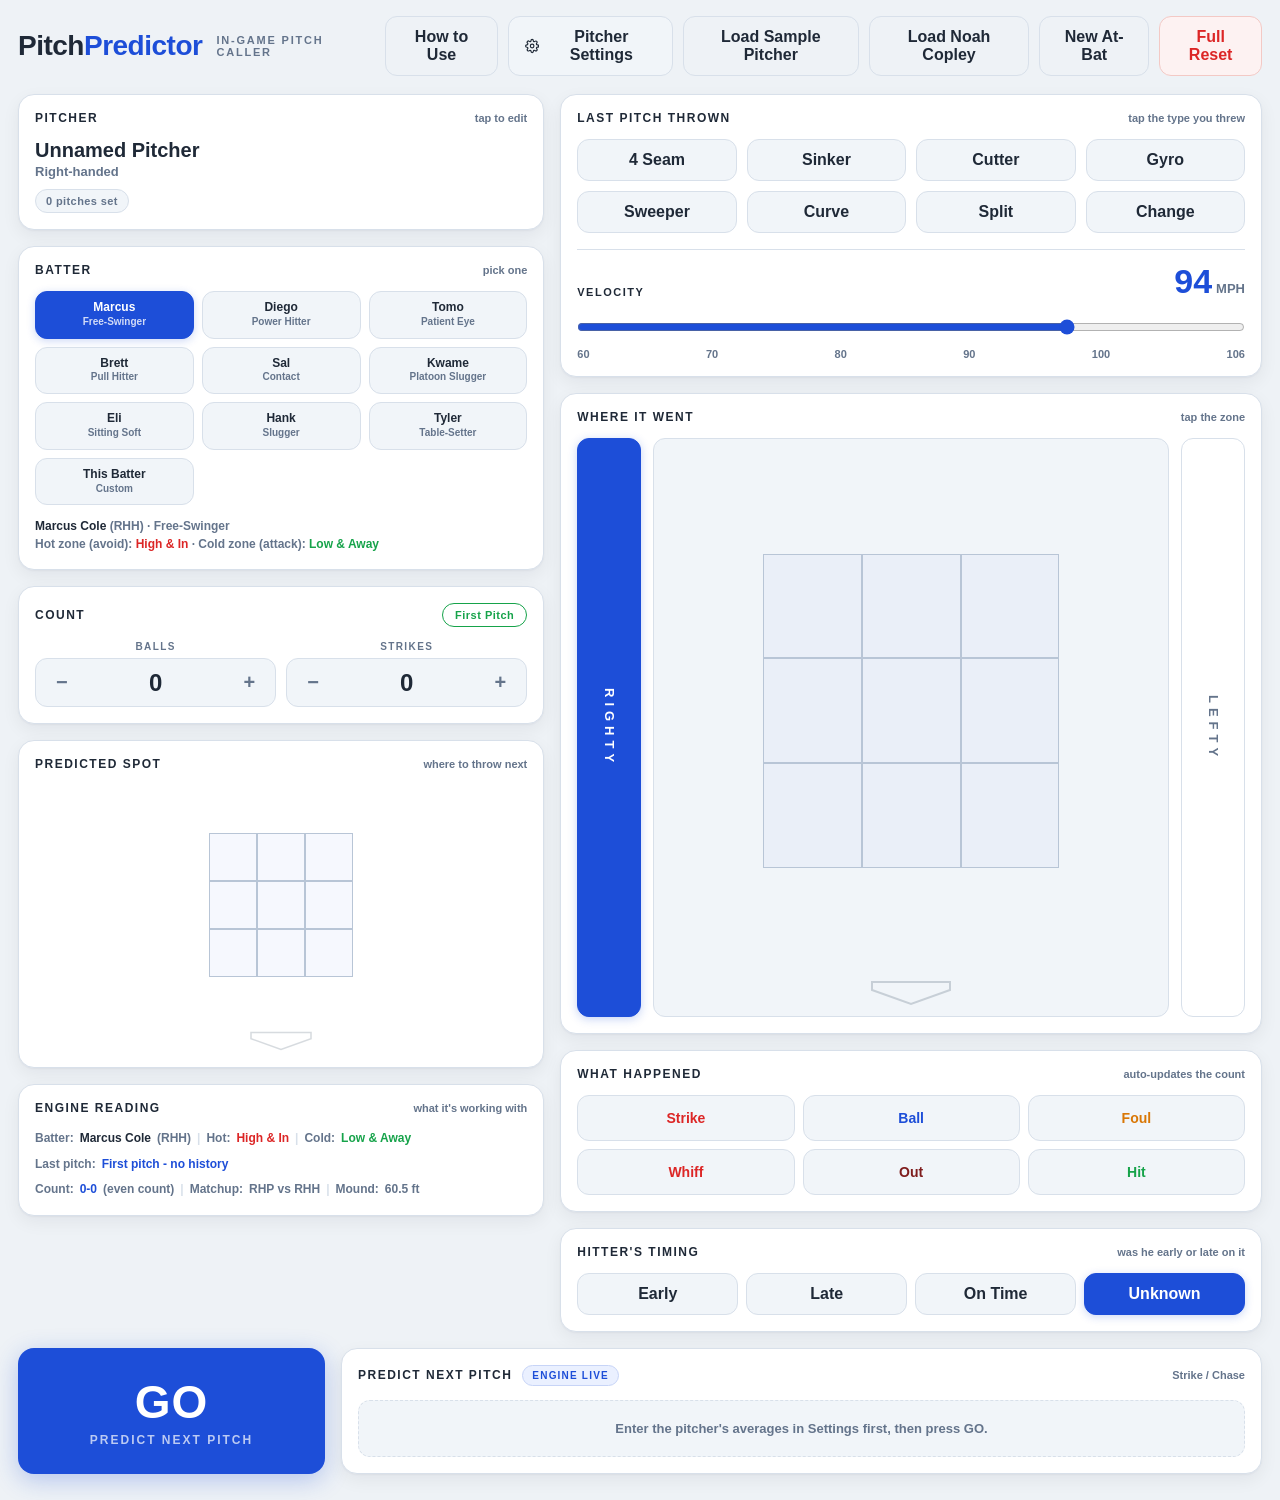
==== commit 502e75b2: "Add Noah Copley sample pitcher (lefty, 78mph FB, 67mph CV, 70mph CH) Second sample pitcher button. L" ====
--- a/index.html
+++ b/index.html
@@ -349,6 +349,7 @@
       <button class="ghost" id="openTutorial">How to Use</button>
       <button class="gear-btn" id="openSettings"><svg viewBox="0 0 24 24" fill="none" stroke="currentColor" stroke-width="2" stroke-linecap="round" stroke-linejoin="round"><circle cx="12" cy="12" r="3"/><path d="M19.4 15a1.65 1.65 0 0 0 .33 1.82l.06.06a2 2 0 1 1-2.83 2.83l-.06-.06a1.65 1.65 0 0 0-1.82-.33 1.65 1.65 0 0 0-1 1.51V21a2 2 0 0 1-4 0v-.09A1.65 1.65 0 0 0 9 19.4a1.65 1.65 0 0 0-1.82.33l-.06.06a2 2 0 1 1-2.83-2.83l.06-.06a1.65 1.65 0 0 0 .33-1.82 1.65 1.65 0 0 0-1.51-1H3a2 2 0 0 1 0-4h.09A1.65 1.65 0 0 0 4.6 9a1.65 1.65 0 0 0-.33-1.82l-.06-.06a2 2 0 1 1 2.83-2.83l.06.06a1.65 1.65 0 0 0 1.82.33H9a1.65 1.65 0 0 0 1-1.51V3a2 2 0 0 1 4 0v.09a1.65 1.65 0 0 0 1 1.51 1.65 1.65 0 0 0 1.82-.33l.06-.06a2 2 0 1 1 2.83 2.83l-.06.06a1.65 1.65 0 0 0-.33 1.82V9a1.65 1.65 0 0 0 1.51 1H21a2 2 0 0 1 0 4h-.09a1.65 1.65 0 0 0-1.51 1z"/></svg>Pitcher Settings</button>
       <button class="ghost" id="loadSample">Load Sample Pitcher</button>
+      <button class="ghost" id="loadSample2">Load Noah Copley</button>
       <button class="ghost" id="newAtBat">New At-Bat</button>
       <button class="warn" id="fullReset">Full Reset</button>
     </div>
@@ -1399,6 +1400,33 @@
   save();
 });
 
+/* second sample: Noah Copley - lefty, 78 mph fastball, 67 mph curve, 70 mph change */
+const SAMPLE_ARSENAL_2 = {
+  "4 Seam":  { velo: 78, vert: null, horz: null },
+  "Sinker":  { velo: 78, vert: null, horz: null },
+  "Cutter":  { velo: null, vert: null, horz: null },
+  "Gyro":    { velo: null, vert: null, horz: null },
+  "Sweeper": { velo: null, vert: null, horz: null },
+  "Curve":   { velo: 67, vert: null, horz: null },
+  "Split":   { velo: null, vert: null, horz: null },
+  "Change":  { velo: 70, vert: null, horz: null }
+};
+document.getElementById("loadSample2").addEventListener("click", () => {
+  PITCH_TYPES.forEach(p => { state.averages[p] = Object.assign({}, SAMPLE_ARSENAL_2[p]); });
+  state.pitcherName = "Noah Copley";
+  state.pitcherHand = "L";
+  state.mound = 60.5;
+  state.ext = 6.0;
+  state.relH = 6.0;
+  buildTable();
+  pitcherNameInput.value = state.pitcherName;
+  [...pitchHand.children].forEach(x => x.classList.toggle("on", x.dataset.hand === state.pitcherHand));
+  updatePitcherCard();
+  renderPitchTypes();
+  renderPhys();
+  save();
+});
+
 /* ---------------- recommendation engine ----------------
    Deterministic scoring model ported from docs/generate_scenarios.py.
    Each candidate pitch starts at 50, then gets adjusted by:
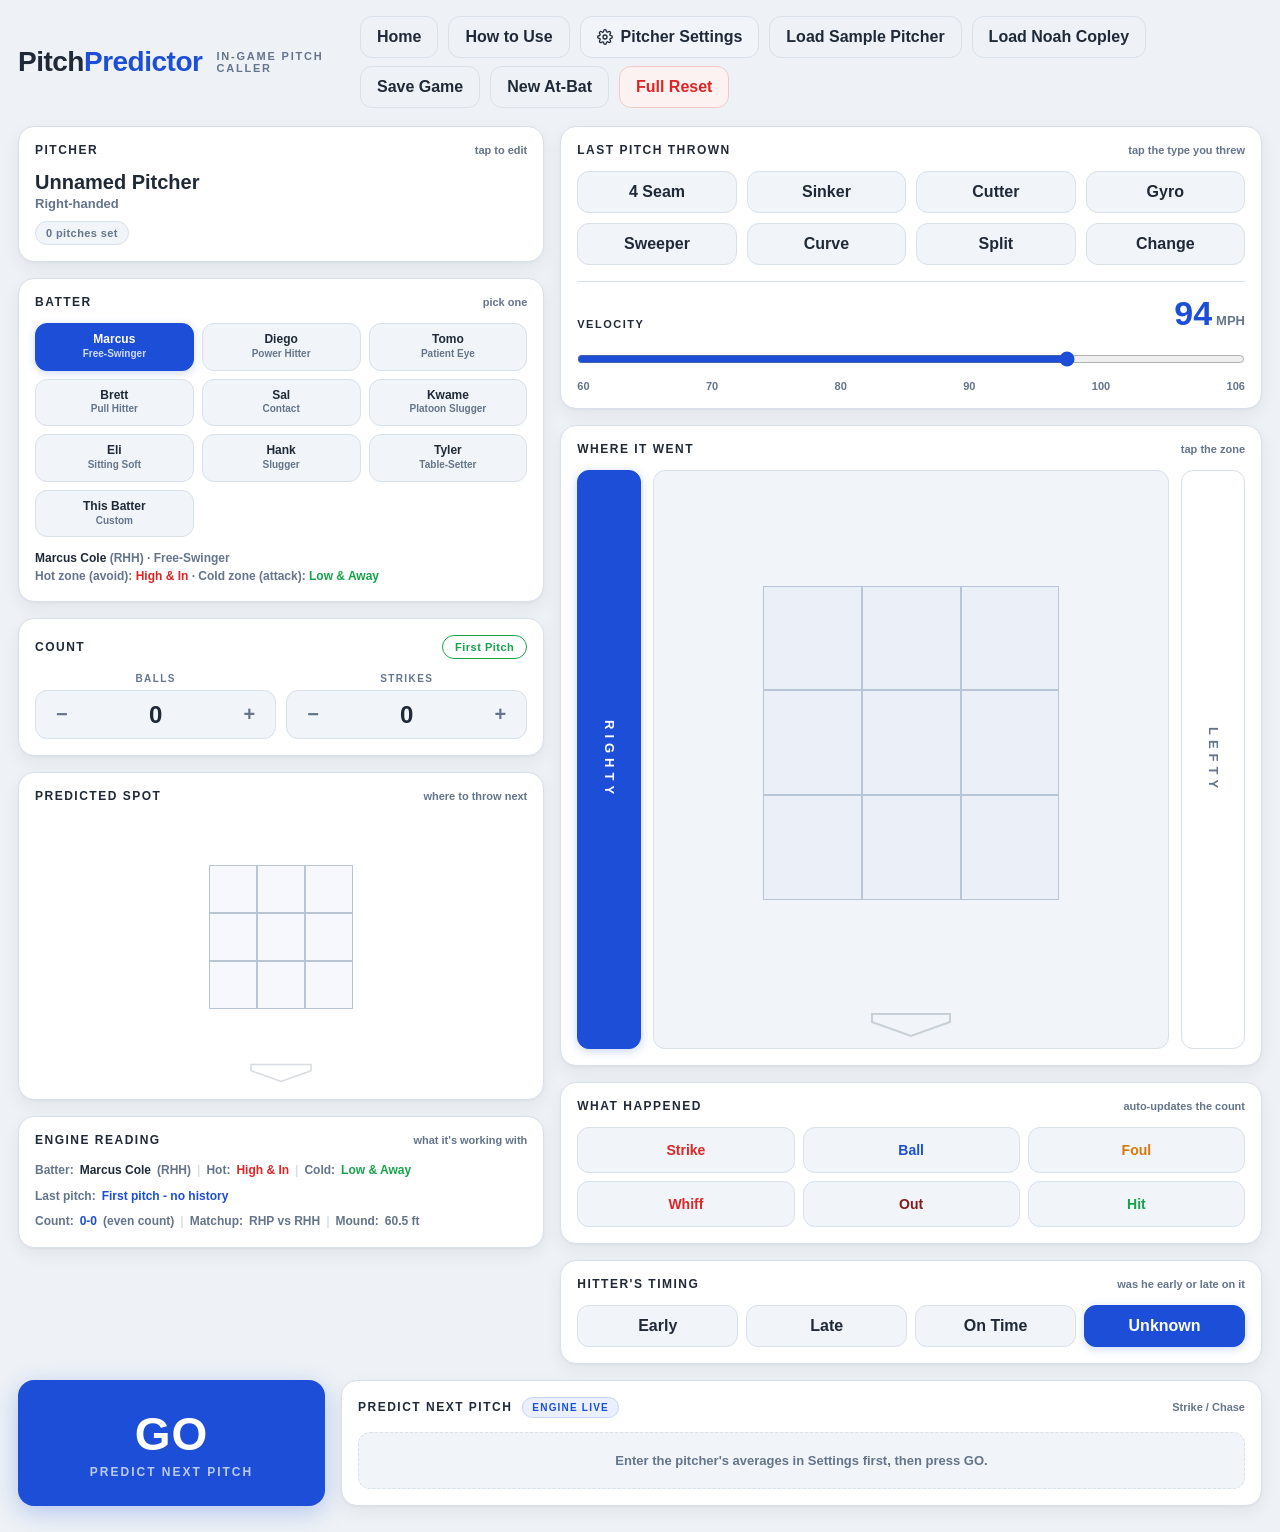
==== commit 765aa19f: "Click recommendation number to auto-fill pitch type, velocity, and zone location" ====
--- a/index.html
+++ b/index.html
@@ -40,7 +40,7 @@
   .logo { font-size: 28px; font-weight: 800; letter-spacing: -0.5px; color: var(--ink); }
   .logo b { color: var(--accent); }
   .subtitle { color: var(--dim); font-size: 11px; letter-spacing: 1.8px; text-transform: uppercase; font-weight: 700; }
-  .bar-actions { margin-left: auto; display: flex; gap: 10px; }
+  .bar-actions { margin-left: auto; display: flex; gap: 10px; flex-wrap: wrap; row-gap: 8px; }
 
   button {
     font: inherit; color: var(--ink); background: var(--panel-2);
@@ -242,7 +242,9 @@
   }
   .rec:hover { border-color: #b8c5d6; }
   .rec.open { border-color: var(--accent); box-shadow: 0 2px 12px rgba(29,78,216,.1); }
-  .rec .rank { width: 26px; height: 26px; border-radius: 50%; border: 1px solid var(--line); display: flex; align-items: center; justify-content: center; font-size: 13px; color: var(--dim); background: var(--panel); }
+  .rec .rank { width: 26px; height: 26px; border-radius: 50%; border: 1px solid var(--line); display: flex; align-items: center; justify-content: center; font-size: 13px; color: var(--dim); background: var(--panel); cursor: pointer; transition: transform .1s, background .15s; flex-shrink: 0; font-family: inherit; padding: 0; }
+  .rec .rank:hover { background: var(--accent-soft); border-color: var(--accent); color: var(--accent); transform: scale(1.15); }
+  .rec .rank:active { transform: scale(0.95); }
   .rec.top .rank { border-color: var(--accent); color: var(--accent); background: var(--accent-soft); }
   .rec .type { font-size: 17px; font-weight: 800; }
   .rec .loc { color: var(--ink); font-size: 15px; }
@@ -319,7 +321,7 @@
   .field-note { margin-top: 8px; font-size: 12px; font-weight: 700; color: var(--dim); line-height: 1.5; }
   .field-note b { color: var(--ink); }
   #closeSettings { width: 100%; background: var(--accent); color: var(--accent-ink); border-color: var(--accent); font-size: 15px; padding: 14px; box-shadow: 0 4px 14px rgba(29,78,216,.22); }
-  #closeTutorial { width: 100%; background: var(--accent); color: var(--accent-ink); border-color: var(--accent); font-size: 15px; padding: 14px; box-shadow: 0 4px 14px rgba(29,78,216,.22); margin-top: 4px; }
+  #closeTutorial, #confirmSaveGame { width: 100%; background: var(--accent); color: var(--accent-ink); border-color: var(--accent); font-size: 15px; padding: 14px; box-shadow: 0 4px 14px rgba(29,78,216,.22); margin-top: 4px; }
 
   /* ---- tutorial ---- */
   .tut-step { display: flex; gap: 14px; margin-bottom: 16px; }
@@ -346,10 +348,12 @@
     <div class="logo">Pitch<b>Predictor</b></div>
     <div class="subtitle">In-Game Pitch Caller</div>
     <div class="bar-actions">
+      <button class="ghost" id="goHome">Home</button>
       <button class="ghost" id="openTutorial">How to Use</button>
       <button class="gear-btn" id="openSettings"><svg viewBox="0 0 24 24" fill="none" stroke="currentColor" stroke-width="2" stroke-linecap="round" stroke-linejoin="round"><circle cx="12" cy="12" r="3"/><path d="M19.4 15a1.65 1.65 0 0 0 .33 1.82l.06.06a2 2 0 1 1-2.83 2.83l-.06-.06a1.65 1.65 0 0 0-1.82-.33 1.65 1.65 0 0 0-1 1.51V21a2 2 0 0 1-4 0v-.09A1.65 1.65 0 0 0 9 19.4a1.65 1.65 0 0 0-1.82.33l-.06.06a2 2 0 1 1-2.83-2.83l.06-.06a1.65 1.65 0 0 0 .33-1.82 1.65 1.65 0 0 0-1.51-1H3a2 2 0 0 1 0-4h.09A1.65 1.65 0 0 0 4.6 9a1.65 1.65 0 0 0-.33-1.82l-.06-.06a2 2 0 1 1 2.83-2.83l.06.06a1.65 1.65 0 0 0 1.82.33H9a1.65 1.65 0 0 0 1-1.51V3a2 2 0 0 1 4 0v.09a1.65 1.65 0 0 0 1 1.51 1.65 1.65 0 0 0 1.82-.33l.06-.06a2 2 0 1 1 2.83 2.83l-.06.06a1.65 1.65 0 0 0-.33 1.82V9a1.65 1.65 0 0 0 1.51 1H21a2 2 0 0 1 0 4h-.09a1.65 1.65 0 0 0-1.51 1z"/></svg>Pitcher Settings</button>
       <button class="ghost" id="loadSample">Load Sample Pitcher</button>
       <button class="ghost" id="loadSample2">Load Noah Copley</button>
+      <button class="ghost" id="saveGame">Save Game</button>
       <button class="ghost" id="newAtBat">New At-Bat</button>
       <button class="warn" id="fullReset">Full Reset</button>
     </div>
@@ -575,6 +579,15 @@
       </table>
     </div>
 
+    <div class="field">
+      <label>Save this pitcher to your library</label>
+      <div class="save-row">
+        <input class="text" type="text" id="savePitcherName" placeholder="Pitcher name" autocomplete="off">
+        <button class="save-btn" id="savePitcherBtn">Save to Library</button>
+      </div>
+      <div class="saved-batters" id="savedPitchersList"></div>
+    </div>
+
     <button id="closeSettings">Close Settings</button>
   </div>
 </div>
@@ -659,6 +672,21 @@
   </div>
 </div>
 
+<div class="modal-overlay" id="saveGameModal" hidden>
+  <div class="modal" role="dialog" aria-modal="true" aria-label="Save Game">
+    <div class="modal-head">
+      <div class="modal-title">Save Game</div>
+      <button class="ghost modal-x" id="saveGameX">Close</button>
+    </div>
+    <div class="field">
+      <label for="saveGameLabel">Label</label>
+      <input class="text" type="text" id="saveGameLabel" placeholder="e.g. vs Eastside, top 3rd" autocomplete="off">
+    </div>
+    <button id="confirmSaveGame">Save Game</button>
+  </div>
+</div>
+
+<script src="store.js"></script>
 <script>
 "use strict";
 
@@ -1185,6 +1213,71 @@
   arsenalChip.classList.toggle("set", n > 0);
 }
 
+/* ---------------- save pitcher to library (Store.pitchers) ---------------- */
+const savePitcherNameInput = document.getElementById("savePitcherName");
+const savePitcherBtn = document.getElementById("savePitcherBtn");
+const savedPitchersListEl = document.getElementById("savedPitchersList");
+
+savePitcherBtn.addEventListener("click", () => {
+  const name = savePitcherNameInput.value.trim() || state.pitcherName.trim();
+  if (!name) { savePitcherNameInput.focus(); return; }
+  const existing = Store.pitchers.list().find(p => p.name.toLowerCase() === name.toLowerCase());
+  Store.pitchers.save({
+    id: existing ? existing.id : Store.uid(),
+    name,
+    hand: state.pitcherHand,
+    mound: state.mound,
+    ext: state.ext,
+    relH: state.relH,
+    averages: JSON.parse(JSON.stringify(state.averages)),
+    savedAt: Date.now()
+  });
+  savePitcherNameInput.value = "";
+  renderSavedPitchers();
+});
+
+function loadSavedPitcher(id) {
+  const p = Store.pitchers.get(id);
+  if (!p) return;
+  state.pitcherName = p.name;
+  state.pitcherHand = p.hand;
+  state.mound = p.mound;
+  state.ext = p.ext;
+  state.relH = p.relH;
+  PITCH_TYPES.forEach(t => {
+    state.averages[t] = p.averages && p.averages[t] ? Object.assign({}, p.averages[t]) : { velo: null, vert: null, horz: null };
+  });
+  buildTable();
+  pitcherNameInput.value = state.pitcherName;
+  [...pitchHand.children].forEach(x => x.classList.toggle("on", x.dataset.hand === state.pitcherHand));
+  updatePitcherCard();
+  renderPitchTypes();
+  renderPhys();
+  renderSavedPitchers();
+  save();
+}
+
+function renderSavedPitchers() {
+  savedPitchersListEl.innerHTML = "";
+  Store.pitchers.list().forEach(p => {
+    const chip = document.createElement("div");
+    chip.className = "saved-chip";
+    if (state.pitcherName && state.pitcherName === p.name) chip.classList.add("on");
+    chip.innerHTML = '<span class="nm"></span><button class="x" title="Delete">&times;</button>';
+    chip.querySelector(".nm").textContent = p.name;
+    chip.addEventListener("click", e => {
+      if (e.target.classList.contains("x")) return;
+      loadSavedPitcher(p.id);
+    });
+    chip.querySelector(".x").addEventListener("click", e => {
+      e.stopPropagation();
+      Store.pitchers.remove(p.id);
+      renderSavedPitchers();
+    });
+    savedPitchersListEl.appendChild(chip);
+  });
+}
+
 /* ---------------- pitcher settings card + modal ---------------- */
 function openSettings() { settingsModal.hidden = false; }
 function closeSettings() { settingsModal.hidden = true; }
@@ -1204,6 +1297,45 @@
 document.getElementById("closeTutorial").addEventListener("click", closeTutorial);
 tutorialModal.addEventListener("click", e => { if (e.target === tutorialModal) closeTutorial(); });
 document.addEventListener("keydown", e => { if (e.key === "Escape" && !tutorialModal.hidden) closeTutorial(); });
+
+/* ---------------- home link ---------------- */
+document.getElementById("goHome").addEventListener("click", () => { location.href = "home.html"; });
+
+/* ---------------- save game modal (Store.games) ---------------- */
+const saveGameModal = document.getElementById("saveGameModal");
+const saveGameLabelInput = document.getElementById("saveGameLabel");
+function openSaveGame() {
+  saveGameLabelInput.value = (state.pitcherName.trim() || "Unnamed Pitcher") + " - " + state.balls + "-" + state.strikes;
+  saveGameModal.hidden = false;
+  saveGameLabelInput.focus();
+  saveGameLabelInput.select();
+}
+function closeSaveGame() { saveGameModal.hidden = true; }
+document.getElementById("saveGame").addEventListener("click", openSaveGame);
+document.getElementById("saveGameX").addEventListener("click", closeSaveGame);
+saveGameModal.addEventListener("click", e => { if (e.target === saveGameModal) closeSaveGame(); });
+document.addEventListener("keydown", e => { if (e.key === "Escape" && !saveGameModal.hidden) closeSaveGame(); });
+document.getElementById("confirmSaveGame").addEventListener("click", () => {
+  const label = saveGameLabelInput.value.trim() || "Untitled Game";
+  const b = activeBatter();
+  const snapshot = {
+    pitcherName: state.pitcherName,
+    pitcherHand: state.pitcherHand,
+    averages: JSON.parse(JSON.stringify(state.averages)),
+    mound: state.mound, ext: state.ext, relH: state.relH,
+    batterIdx: state.batterIdx, batterHand: state.batterHand,
+    batterName: b ? (b.name || "Custom batter") : null,
+    custom: state.custom ? JSON.parse(JSON.stringify(state.custom)) : null,
+    balls: state.balls, strikes: state.strikes, timing: state.timing,
+    lastPitchType: state.lastPitchType, velo: state.velo,
+    lastLoc: state.lastLoc ? Object.assign({}, state.lastLoc) : null,
+    pitchHistory: JSON.parse(JSON.stringify(state.pitchHistory || [])),
+    lastResult: state.lastResult,
+    presetTendencies: JSON.parse(JSON.stringify(state.presetTendencies || {}))
+  };
+  Store.games.save({ id: Store.uid(), label, savedAt: Date.now(), snapshot });
+  closeSaveGame();
+});
 
 /* ---------------- timing ---------------- */
 const timingSeg = document.getElementById("timing");
@@ -1323,6 +1455,27 @@
       timing: state.timing
     });
     state.lastResult = r;
+
+    // log to the cross-game Records store
+    const bat = activeBatter();
+    let intent = null, locationName = null;
+    if (state.lastLoc) {
+      const col = clamp(Math.floor(state.lastLoc.x), 0, 4);
+      const row = clamp(Math.floor(state.lastLoc.y), 0, 4);
+      intent = cellIntent(col, row);
+      locationName = locName(col, row, state.batterHand);
+    }
+    Store.records.save({
+      id: Store.uid(),
+      ts: Date.now(),
+      pitcherName: state.pitcherName.trim() || "Unnamed Pitcher",
+      batterName: bat ? (bat.name || "Custom batter") : "Unknown",
+      pitchType: state.lastPitchType,
+      velo: state.velo,
+      intent,
+      locationName,
+      result: r
+    });
   }
 
   if (r === "strike" || r === "whiff") {
@@ -1897,12 +2050,24 @@
     const row = document.createElement("div");
     row.className = "rec" + (i === 0 ? " top" : "");
     row.innerHTML =
-      '<div class="rank">' + (i + 1) + "</div>" +
+      '<button class="rank" title="Throw this pitch">' + (i + 1) + "</button>" +
       '<div class="type"></div><div class="loc"></div>' +
       '<span class="tag ' + (r.intent === "chase" ? "chase" : "strike") + '">' + (r.intent === "chase" ? "Chase" : "Strike") + "</span>" +
       '<div class="why">why?</div>';
     row.querySelector(".type").textContent = r.type;
     row.querySelector(".loc").textContent = r.locationName;
+    // rank number click: auto-fill last pitch inputs so you only need to pick the outcome
+    row.querySelector(".rank").addEventListener("click", e => {
+      e.stopPropagation();
+      state.lastPitchType = r.type;
+      const avgVelo = state.averages[r.type] && state.averages[r.type].velo;
+      if (avgVelo != null && !Number.isNaN(avgVelo)) setVelo(avgVelo, { fromAvg: true });
+      state.lastLoc = { x: r.x, y: r.y };
+      renderPitchTypes();
+      renderZone();
+      renderContextSummary();
+      renderMaps();
+    });
     row.addEventListener("click", () => {
       const detail = row.nextElementSibling;
       const isOpen = row.classList.contains("open");
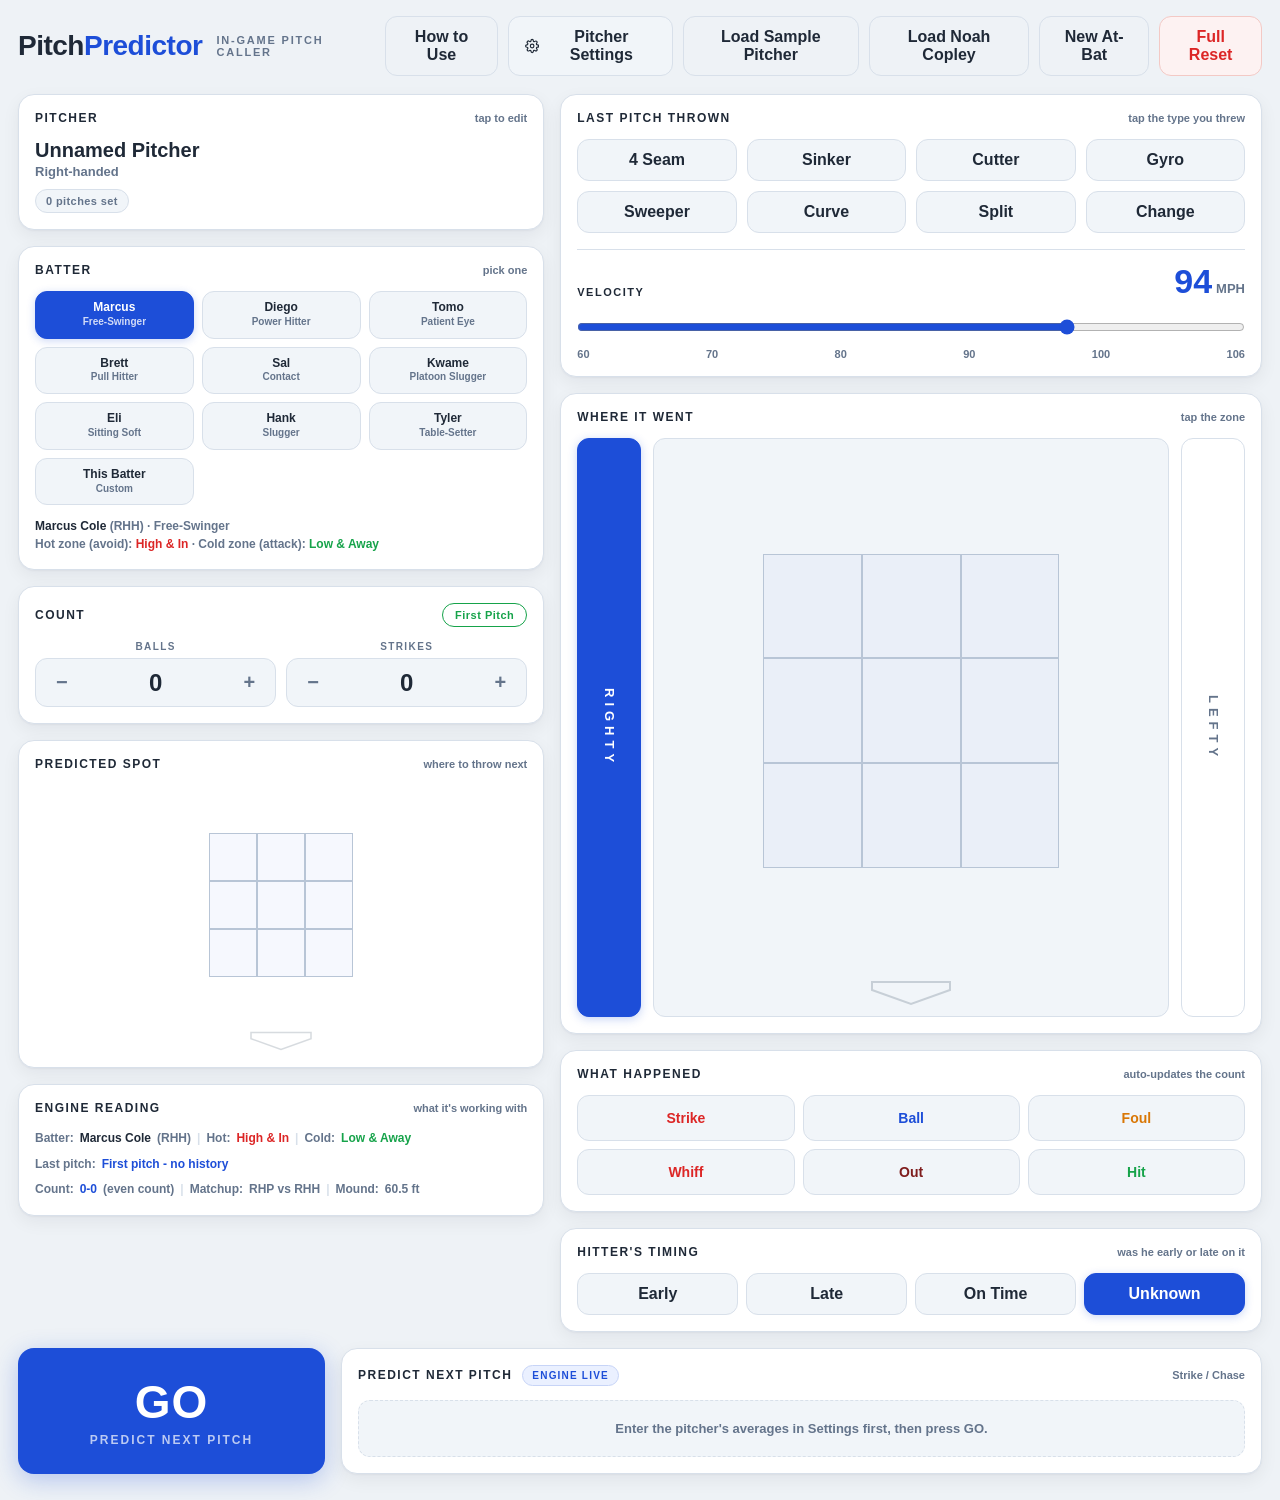
==== commit 6be86a5e: "Click recommendation number to auto-fill pitch type, velocity, and zone location" ====
--- a/index.html
+++ b/index.html
@@ -40,7 +40,7 @@
   .logo { font-size: 28px; font-weight: 800; letter-spacing: -0.5px; color: var(--ink); }
   .logo b { color: var(--accent); }
   .subtitle { color: var(--dim); font-size: 11px; letter-spacing: 1.8px; text-transform: uppercase; font-weight: 700; }
-  .bar-actions { margin-left: auto; display: flex; gap: 10px; flex-wrap: wrap; row-gap: 8px; }
+  .bar-actions { margin-left: auto; display: flex; gap: 10px; }
 
   button {
     font: inherit; color: var(--ink); background: var(--panel-2);
@@ -321,7 +321,7 @@
   .field-note { margin-top: 8px; font-size: 12px; font-weight: 700; color: var(--dim); line-height: 1.5; }
   .field-note b { color: var(--ink); }
   #closeSettings { width: 100%; background: var(--accent); color: var(--accent-ink); border-color: var(--accent); font-size: 15px; padding: 14px; box-shadow: 0 4px 14px rgba(29,78,216,.22); }
-  #closeTutorial, #confirmSaveGame { width: 100%; background: var(--accent); color: var(--accent-ink); border-color: var(--accent); font-size: 15px; padding: 14px; box-shadow: 0 4px 14px rgba(29,78,216,.22); margin-top: 4px; }
+  #closeTutorial { width: 100%; background: var(--accent); color: var(--accent-ink); border-color: var(--accent); font-size: 15px; padding: 14px; box-shadow: 0 4px 14px rgba(29,78,216,.22); margin-top: 4px; }
 
   /* ---- tutorial ---- */
   .tut-step { display: flex; gap: 14px; margin-bottom: 16px; }
@@ -348,12 +348,10 @@
     <div class="logo">Pitch<b>Predictor</b></div>
     <div class="subtitle">In-Game Pitch Caller</div>
     <div class="bar-actions">
-      <button class="ghost" id="goHome">Home</button>
       <button class="ghost" id="openTutorial">How to Use</button>
       <button class="gear-btn" id="openSettings"><svg viewBox="0 0 24 24" fill="none" stroke="currentColor" stroke-width="2" stroke-linecap="round" stroke-linejoin="round"><circle cx="12" cy="12" r="3"/><path d="M19.4 15a1.65 1.65 0 0 0 .33 1.82l.06.06a2 2 0 1 1-2.83 2.83l-.06-.06a1.65 1.65 0 0 0-1.82-.33 1.65 1.65 0 0 0-1 1.51V21a2 2 0 0 1-4 0v-.09A1.65 1.65 0 0 0 9 19.4a1.65 1.65 0 0 0-1.82.33l-.06.06a2 2 0 1 1-2.83-2.83l.06-.06a1.65 1.65 0 0 0 .33-1.82 1.65 1.65 0 0 0-1.51-1H3a2 2 0 0 1 0-4h.09A1.65 1.65 0 0 0 4.6 9a1.65 1.65 0 0 0-.33-1.82l-.06-.06a2 2 0 1 1 2.83-2.83l.06.06a1.65 1.65 0 0 0 1.82.33H9a1.65 1.65 0 0 0 1-1.51V3a2 2 0 0 1 4 0v.09a1.65 1.65 0 0 0 1 1.51 1.65 1.65 0 0 0 1.82-.33l.06-.06a2 2 0 1 1 2.83 2.83l-.06.06a1.65 1.65 0 0 0-.33 1.82V9a1.65 1.65 0 0 0 1.51 1H21a2 2 0 0 1 0 4h-.09a1.65 1.65 0 0 0-1.51 1z"/></svg>Pitcher Settings</button>
       <button class="ghost" id="loadSample">Load Sample Pitcher</button>
       <button class="ghost" id="loadSample2">Load Noah Copley</button>
-      <button class="ghost" id="saveGame">Save Game</button>
       <button class="ghost" id="newAtBat">New At-Bat</button>
       <button class="warn" id="fullReset">Full Reset</button>
     </div>
@@ -579,15 +577,6 @@
       </table>
     </div>
 
-    <div class="field">
-      <label>Save this pitcher to your library</label>
-      <div class="save-row">
-        <input class="text" type="text" id="savePitcherName" placeholder="Pitcher name" autocomplete="off">
-        <button class="save-btn" id="savePitcherBtn">Save to Library</button>
-      </div>
-      <div class="saved-batters" id="savedPitchersList"></div>
-    </div>
-
     <button id="closeSettings">Close Settings</button>
   </div>
 </div>
@@ -672,21 +661,6 @@
   </div>
 </div>
 
-<div class="modal-overlay" id="saveGameModal" hidden>
-  <div class="modal" role="dialog" aria-modal="true" aria-label="Save Game">
-    <div class="modal-head">
-      <div class="modal-title">Save Game</div>
-      <button class="ghost modal-x" id="saveGameX">Close</button>
-    </div>
-    <div class="field">
-      <label for="saveGameLabel">Label</label>
-      <input class="text" type="text" id="saveGameLabel" placeholder="e.g. vs Eastside, top 3rd" autocomplete="off">
-    </div>
-    <button id="confirmSaveGame">Save Game</button>
-  </div>
-</div>
-
-<script src="store.js"></script>
 <script>
 "use strict";
 
@@ -1213,71 +1187,6 @@
   arsenalChip.classList.toggle("set", n > 0);
 }
 
-/* ---------------- save pitcher to library (Store.pitchers) ---------------- */
-const savePitcherNameInput = document.getElementById("savePitcherName");
-const savePitcherBtn = document.getElementById("savePitcherBtn");
-const savedPitchersListEl = document.getElementById("savedPitchersList");
-
-savePitcherBtn.addEventListener("click", () => {
-  const name = savePitcherNameInput.value.trim() || state.pitcherName.trim();
-  if (!name) { savePitcherNameInput.focus(); return; }
-  const existing = Store.pitchers.list().find(p => p.name.toLowerCase() === name.toLowerCase());
-  Store.pitchers.save({
-    id: existing ? existing.id : Store.uid(),
-    name,
-    hand: state.pitcherHand,
-    mound: state.mound,
-    ext: state.ext,
-    relH: state.relH,
-    averages: JSON.parse(JSON.stringify(state.averages)),
-    savedAt: Date.now()
-  });
-  savePitcherNameInput.value = "";
-  renderSavedPitchers();
-});
-
-function loadSavedPitcher(id) {
-  const p = Store.pitchers.get(id);
-  if (!p) return;
-  state.pitcherName = p.name;
-  state.pitcherHand = p.hand;
-  state.mound = p.mound;
-  state.ext = p.ext;
-  state.relH = p.relH;
-  PITCH_TYPES.forEach(t => {
-    state.averages[t] = p.averages && p.averages[t] ? Object.assign({}, p.averages[t]) : { velo: null, vert: null, horz: null };
-  });
-  buildTable();
-  pitcherNameInput.value = state.pitcherName;
-  [...pitchHand.children].forEach(x => x.classList.toggle("on", x.dataset.hand === state.pitcherHand));
-  updatePitcherCard();
-  renderPitchTypes();
-  renderPhys();
-  renderSavedPitchers();
-  save();
-}
-
-function renderSavedPitchers() {
-  savedPitchersListEl.innerHTML = "";
-  Store.pitchers.list().forEach(p => {
-    const chip = document.createElement("div");
-    chip.className = "saved-chip";
-    if (state.pitcherName && state.pitcherName === p.name) chip.classList.add("on");
-    chip.innerHTML = '<span class="nm"></span><button class="x" title="Delete">&times;</button>';
-    chip.querySelector(".nm").textContent = p.name;
-    chip.addEventListener("click", e => {
-      if (e.target.classList.contains("x")) return;
-      loadSavedPitcher(p.id);
-    });
-    chip.querySelector(".x").addEventListener("click", e => {
-      e.stopPropagation();
-      Store.pitchers.remove(p.id);
-      renderSavedPitchers();
-    });
-    savedPitchersListEl.appendChild(chip);
-  });
-}
-
 /* ---------------- pitcher settings card + modal ---------------- */
 function openSettings() { settingsModal.hidden = false; }
 function closeSettings() { settingsModal.hidden = true; }
@@ -1297,45 +1206,6 @@
 document.getElementById("closeTutorial").addEventListener("click", closeTutorial);
 tutorialModal.addEventListener("click", e => { if (e.target === tutorialModal) closeTutorial(); });
 document.addEventListener("keydown", e => { if (e.key === "Escape" && !tutorialModal.hidden) closeTutorial(); });
-
-/* ---------------- home link ---------------- */
-document.getElementById("goHome").addEventListener("click", () => { location.href = "home.html"; });
-
-/* ---------------- save game modal (Store.games) ---------------- */
-const saveGameModal = document.getElementById("saveGameModal");
-const saveGameLabelInput = document.getElementById("saveGameLabel");
-function openSaveGame() {
-  saveGameLabelInput.value = (state.pitcherName.trim() || "Unnamed Pitcher") + " - " + state.balls + "-" + state.strikes;
-  saveGameModal.hidden = false;
-  saveGameLabelInput.focus();
-  saveGameLabelInput.select();
-}
-function closeSaveGame() { saveGameModal.hidden = true; }
-document.getElementById("saveGame").addEventListener("click", openSaveGame);
-document.getElementById("saveGameX").addEventListener("click", closeSaveGame);
-saveGameModal.addEventListener("click", e => { if (e.target === saveGameModal) closeSaveGame(); });
-document.addEventListener("keydown", e => { if (e.key === "Escape" && !saveGameModal.hidden) closeSaveGame(); });
-document.getElementById("confirmSaveGame").addEventListener("click", () => {
-  const label = saveGameLabelInput.value.trim() || "Untitled Game";
-  const b = activeBatter();
-  const snapshot = {
-    pitcherName: state.pitcherName,
-    pitcherHand: state.pitcherHand,
-    averages: JSON.parse(JSON.stringify(state.averages)),
-    mound: state.mound, ext: state.ext, relH: state.relH,
-    batterIdx: state.batterIdx, batterHand: state.batterHand,
-    batterName: b ? (b.name || "Custom batter") : null,
-    custom: state.custom ? JSON.parse(JSON.stringify(state.custom)) : null,
-    balls: state.balls, strikes: state.strikes, timing: state.timing,
-    lastPitchType: state.lastPitchType, velo: state.velo,
-    lastLoc: state.lastLoc ? Object.assign({}, state.lastLoc) : null,
-    pitchHistory: JSON.parse(JSON.stringify(state.pitchHistory || [])),
-    lastResult: state.lastResult,
-    presetTendencies: JSON.parse(JSON.stringify(state.presetTendencies || {}))
-  };
-  Store.games.save({ id: Store.uid(), label, savedAt: Date.now(), snapshot });
-  closeSaveGame();
-});
 
 /* ---------------- timing ---------------- */
 const timingSeg = document.getElementById("timing");
@@ -1455,27 +1325,6 @@
       timing: state.timing
     });
     state.lastResult = r;
-
-    // log to the cross-game Records store
-    const bat = activeBatter();
-    let intent = null, locationName = null;
-    if (state.lastLoc) {
-      const col = clamp(Math.floor(state.lastLoc.x), 0, 4);
-      const row = clamp(Math.floor(state.lastLoc.y), 0, 4);
-      intent = cellIntent(col, row);
-      locationName = locName(col, row, state.batterHand);
-    }
-    Store.records.save({
-      id: Store.uid(),
-      ts: Date.now(),
-      pitcherName: state.pitcherName.trim() || "Unnamed Pitcher",
-      batterName: bat ? (bat.name || "Custom batter") : "Unknown",
-      pitchType: state.lastPitchType,
-      velo: state.velo,
-      intent,
-      locationName,
-      result: r
-    });
   }
 
   if (r === "strike" || r === "whiff") {
@@ -2127,18 +1976,78 @@
   setVelo(state.velo);
   pitcherNameInput.value = state.pitcherName;
   updatePitcherCard();
+  renderSavedPitchers();
   [...pitchHand.children].forEach(x => x.classList.toggle("on", x.dataset.hand === state.pitcherHand));
   [...timingSeg.children].forEach(x => x.classList.toggle("on", x.dataset.t === state.timing));
-  
+
 }
 const engineBadge = document.getElementById("engineBadge");
 engineBadge.textContent = "Engine Live";
 engineBadge.classList.remove("demo");
 engineBadge.classList.add("live");
 load();
+
+/* ---------------- load a saved pitcher or a saved game from a home-screen link ---------------- */
+(function loadFromQueryString() {
+  const params = new URLSearchParams(location.search);
+  const loadPitcherId = params.get("loadPitcher");
+  const loadGameId = params.get("loadGame");
+
+  if (loadPitcherId) {
+    const p = Store.pitchers.get(loadPitcherId);
+    if (p) {
+      state.pitcherName = p.name;
+      state.pitcherHand = p.hand;
+      state.mound = p.mound;
+      state.ext = p.ext;
+      state.relH = p.relH;
+      PITCH_TYPES.forEach(t => {
+        state.averages[t] = p.averages && p.averages[t] ? Object.assign({}, p.averages[t]) : { velo: null, vert: null, horz: null };
+      });
+    }
+  }
+
+  if (loadGameId) {
+    const g = Store.games.get(loadGameId);
+    const s = g && g.snapshot;
+    if (s) {
+      state.pitcherName = s.pitcherName || "";
+      state.pitcherHand = s.pitcherHand || "R";
+      PITCH_TYPES.forEach(t => {
+        state.averages[t] = s.averages && s.averages[t] ? Object.assign({}, s.averages[t]) : { velo: null, vert: null, horz: null };
+      });
+      state.mound = s.mound != null ? s.mound : 60.5;
+      state.ext = s.ext != null ? s.ext : 6.0;
+      state.relH = s.relH != null ? s.relH : 6.0;
+      state.batterIdx = s.batterIdx != null ? s.batterIdx : 0;
+      state.batterHand = s.batterHand || "R";
+      state.custom = s.custom ? JSON.parse(JSON.stringify(s.custom)) : null;
+      state.balls = s.balls || 0;
+      state.strikes = s.strikes || 0;
+      state.timing = s.timing || "unknown";
+      state.lastPitchType = s.lastPitchType || null;
+      state.velo = s.velo != null ? s.velo : 94;
+      state.lastLoc = s.lastLoc ? Object.assign({}, s.lastLoc) : null;
+      state.pitchHistory = Array.isArray(s.pitchHistory) ? JSON.parse(JSON.stringify(s.pitchHistory)) : [];
+      state.lastResult = s.lastResult || null;
+      state.presetTendencies = s.presetTendencies && typeof s.presetTendencies === "object" ? JSON.parse(JSON.stringify(s.presetTendencies)) : {};
+    }
+  }
+
+  if (loadPitcherId || loadGameId) {
+    save();
+    history.replaceState(null, "", location.pathname);
+  }
+})();
+
 buildTable();
 buildMini(mapNext);
 renderAll();
+if (state.lastPitchType || state.custom) {
+  state.recommendations = recommend();
+  renderRecs();
+  renderMaps();
+}
 </script>
 </body>
 </html>
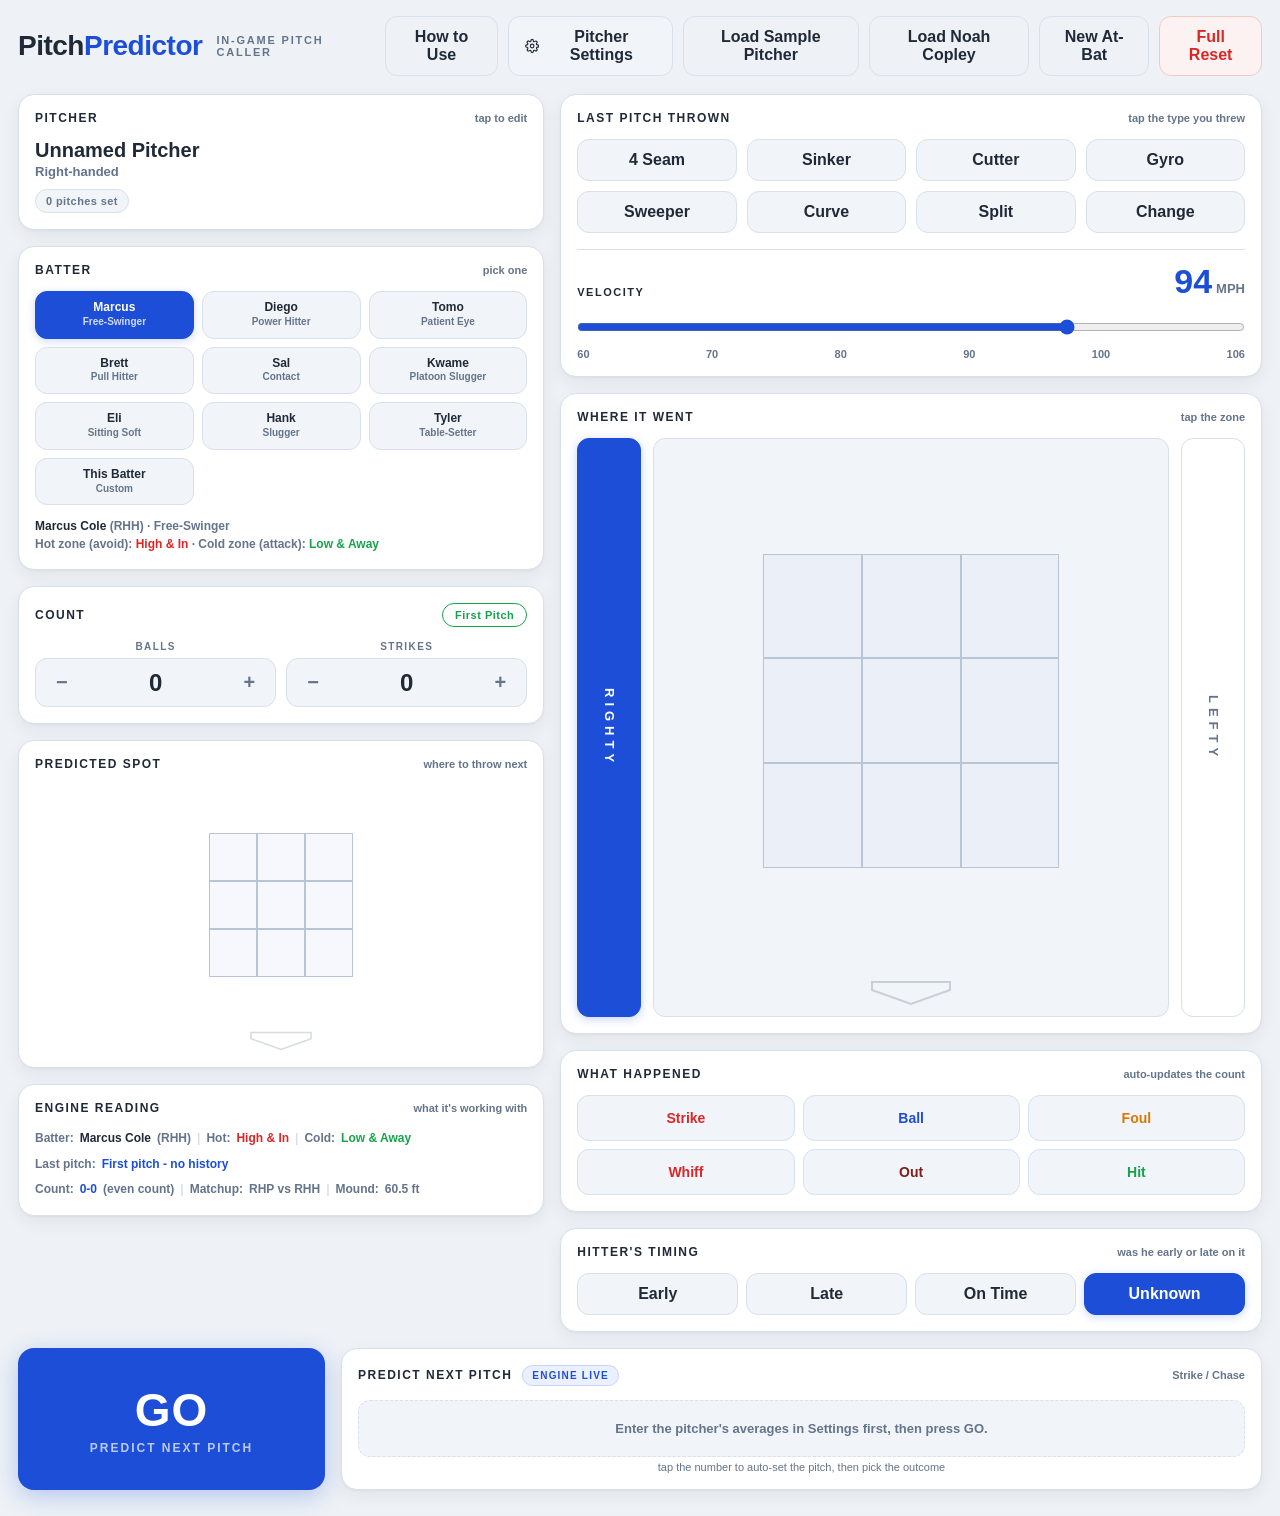
==== commit 3ce28fa1: "Add hint note and Throw this pitch button in reasoning panel" ====
--- a/index.html
+++ b/index.html
@@ -226,6 +226,7 @@
   .badge { font-size: 10px; letter-spacing: 1.2px; padding: 4px 9px; border-radius: 999px; text-transform: uppercase; font-weight: 800; }
   .badge.demo { background: #fff4e0; color: var(--chase); border: 1px solid #f4d9a8; }
   .rec-list { display: flex; flex-direction: column; gap: 8px; }
+  .rec-hint { font-size: 11px; color: var(--dim); text-align: center; padding: 4px 0 0; font-weight: 500; }
   .context-summary { font-size: 12px; font-weight: 600; color: var(--dim); line-height: 1.6; }
   .context-summary .cs-row { display: flex; gap: 6px; flex-wrap: wrap; }
   .context-summary .cs-row + .cs-row { margin-top: 6px; }
@@ -261,6 +262,9 @@
   .rec-detail li .pos { color: var(--good); font-weight: 800; }
   .rec-detail li .neg { color: var(--danger); font-weight: 800; }
   .rec-detail .what { margin-top: 8px; font-size: 12px; font-weight: 700; color: var(--dim); line-height: 1.5; }
+  .rec-detail .throw-btn { display: block; margin: 8px 0 10px; padding: 6px 16px; border: 1px solid var(--accent); background: var(--accent-soft); color: var(--accent); border-radius: 8px; font-size: 12px; font-weight: 700; cursor: pointer; font-family: inherit; transition: transform .1s; }
+  .rec-detail .throw-btn:hover { transform: scale(1.03); }
+  .rec-detail .throw-btn:active { transform: scale(0.97); }
   .rec-empty { color: var(--dim); font-size: 13px; padding: 20px; text-align: center; border: 1px dashed var(--line); border-radius: 12px; background: var(--panel-2); }
   .badge.live { background: var(--accent-soft); color: var(--accent); border: 1px solid #c7d4f7; }
 
@@ -516,6 +520,7 @@
       <div class="rec-list" id="recList">
         <div class="rec-empty">Set up your pitcher, pick a batter, then press GO.</div>
       </div>
+      <div class="rec-hint">tap the number to auto-set the pitch, then pick the outcome</div>
     </section>
   </div>
 
@@ -1934,8 +1939,21 @@
     detail.className = "rec-detail";
     detail.style.display = "none";
     const reasonItems = (r.reasons || []).map(why => "<li>" + why + "</li>").join("");
-    detail.innerHTML = "<ul>" + reasonItems + "</ul>" +
+    detail.innerHTML = '<button class="throw-btn">Throw this pitch</button>' +
+      "<ul>" + reasonItems + "</ul>" +
       '<div class="what"><b>What it does:</b> ' + (r.whatItDoes || "") + "</div>";
+    // throw button inside the reasoning panel - same auto-fill as the rank number
+    detail.querySelector(".throw-btn").addEventListener("click", e => {
+      e.stopPropagation();
+      state.lastPitchType = r.type;
+      const avgVelo = state.averages[r.type] && state.averages[r.type].velo;
+      if (avgVelo != null && !Number.isNaN(avgVelo)) setVelo(avgVelo, { fromAvg: true });
+      state.lastLoc = { x: r.x, y: r.y };
+      renderPitchTypes();
+      renderZone();
+      renderContextSummary();
+      renderMaps();
+    });
     recList.appendChild(detail);
   });
   
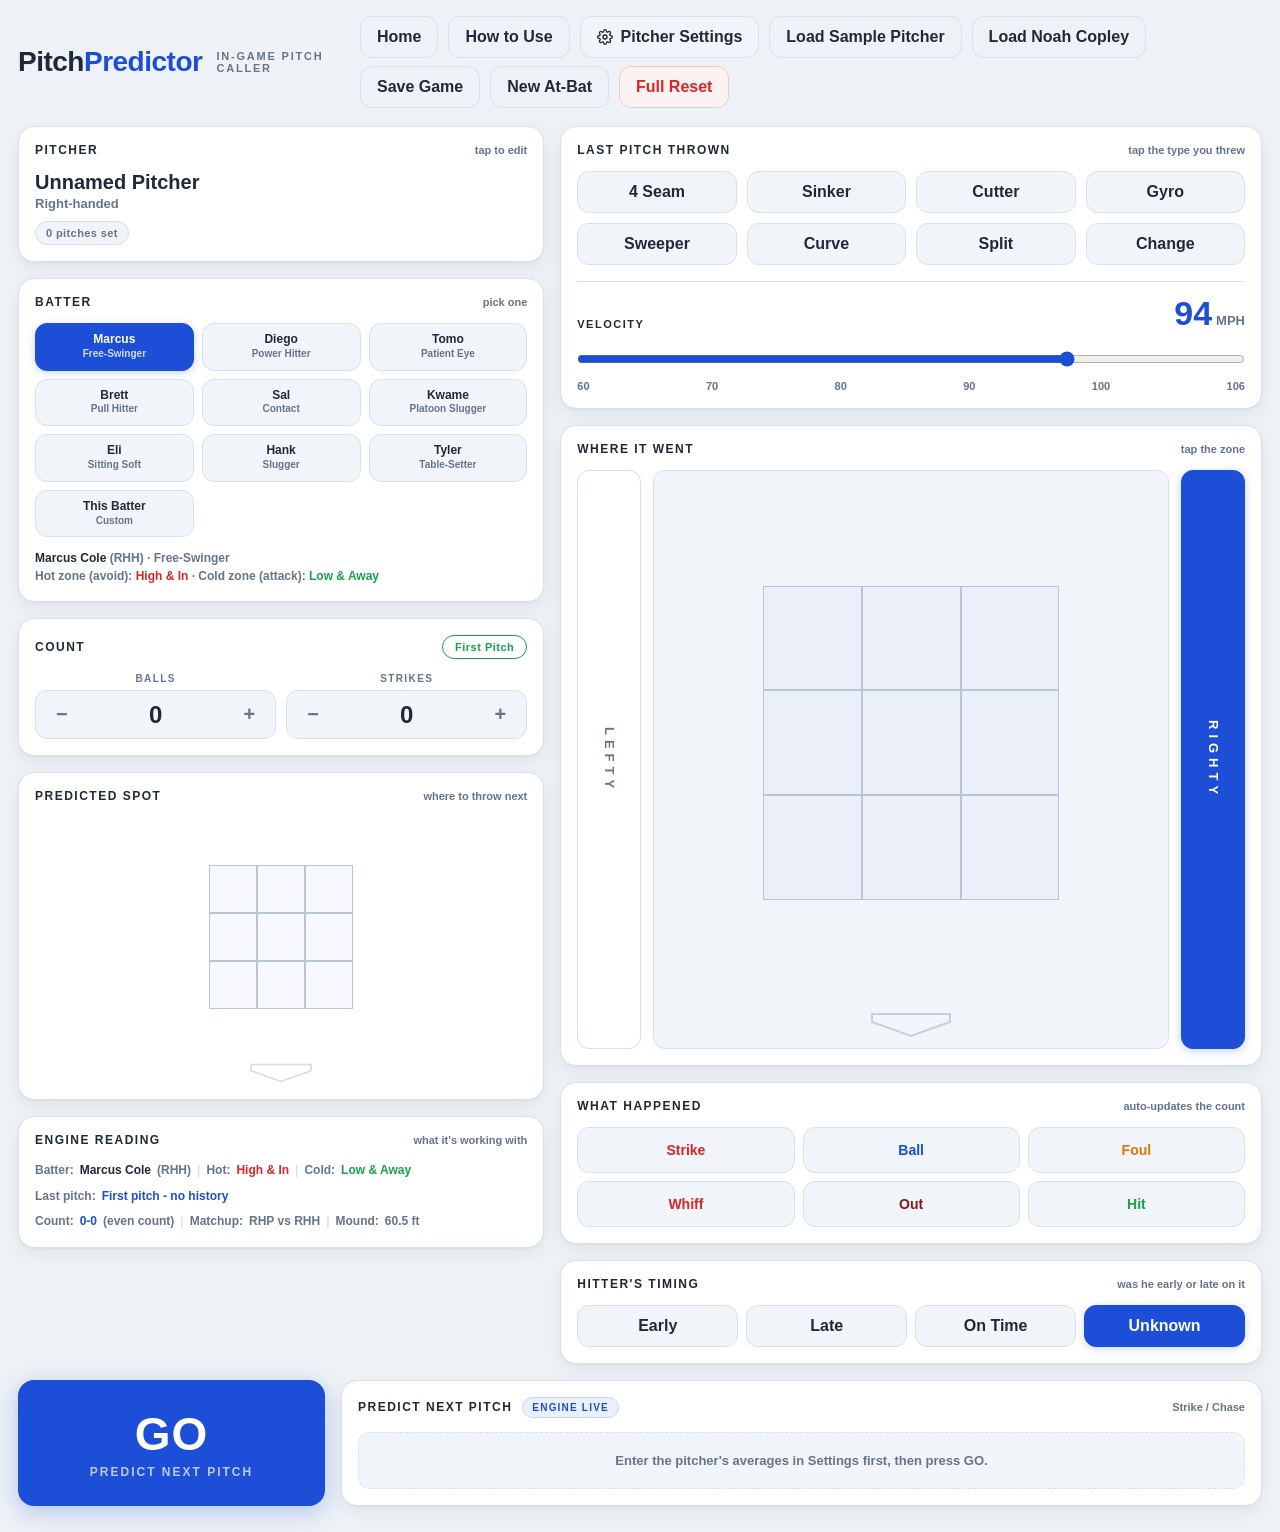
==== commit bebefd80: "Swap batter handedness buttons: Lefty on left, Righty on right" ====
--- a/index.html
+++ b/index.html
@@ -40,7 +40,7 @@
   .logo { font-size: 28px; font-weight: 800; letter-spacing: -0.5px; color: var(--ink); }
   .logo b { color: var(--accent); }
   .subtitle { color: var(--dim); font-size: 11px; letter-spacing: 1.8px; text-transform: uppercase; font-weight: 700; }
-  .bar-actions { margin-left: auto; display: flex; gap: 10px; }
+  .bar-actions { margin-left: auto; display: flex; gap: 10px; flex-wrap: wrap; row-gap: 8px; }
 
   button {
     font: inherit; color: var(--ink); background: var(--panel-2);
@@ -226,7 +226,6 @@
   .badge { font-size: 10px; letter-spacing: 1.2px; padding: 4px 9px; border-radius: 999px; text-transform: uppercase; font-weight: 800; }
   .badge.demo { background: #fff4e0; color: var(--chase); border: 1px solid #f4d9a8; }
   .rec-list { display: flex; flex-direction: column; gap: 8px; }
-  .rec-hint { font-size: 11px; color: var(--dim); text-align: center; padding: 4px 0 0; font-weight: 500; }
   .context-summary { font-size: 12px; font-weight: 600; color: var(--dim); line-height: 1.6; }
   .context-summary .cs-row { display: flex; gap: 6px; flex-wrap: wrap; }
   .context-summary .cs-row + .cs-row { margin-top: 6px; }
@@ -262,9 +261,6 @@
   .rec-detail li .pos { color: var(--good); font-weight: 800; }
   .rec-detail li .neg { color: var(--danger); font-weight: 800; }
   .rec-detail .what { margin-top: 8px; font-size: 12px; font-weight: 700; color: var(--dim); line-height: 1.5; }
-  .rec-detail .throw-btn { display: block; margin: 8px 0 10px; padding: 6px 16px; border: 1px solid var(--accent); background: var(--accent-soft); color: var(--accent); border-radius: 8px; font-size: 12px; font-weight: 700; cursor: pointer; font-family: inherit; transition: transform .1s; }
-  .rec-detail .throw-btn:hover { transform: scale(1.03); }
-  .rec-detail .throw-btn:active { transform: scale(0.97); }
   .rec-empty { color: var(--dim); font-size: 13px; padding: 20px; text-align: center; border: 1px dashed var(--line); border-radius: 12px; background: var(--panel-2); }
   .badge.live { background: var(--accent-soft); color: var(--accent); border: 1px solid #c7d4f7; }
 
@@ -325,7 +321,7 @@
   .field-note { margin-top: 8px; font-size: 12px; font-weight: 700; color: var(--dim); line-height: 1.5; }
   .field-note b { color: var(--ink); }
   #closeSettings { width: 100%; background: var(--accent); color: var(--accent-ink); border-color: var(--accent); font-size: 15px; padding: 14px; box-shadow: 0 4px 14px rgba(29,78,216,.22); }
-  #closeTutorial { width: 100%; background: var(--accent); color: var(--accent-ink); border-color: var(--accent); font-size: 15px; padding: 14px; box-shadow: 0 4px 14px rgba(29,78,216,.22); margin-top: 4px; }
+  #closeTutorial, #confirmSaveGame { width: 100%; background: var(--accent); color: var(--accent-ink); border-color: var(--accent); font-size: 15px; padding: 14px; box-shadow: 0 4px 14px rgba(29,78,216,.22); margin-top: 4px; }
 
   /* ---- tutorial ---- */
   .tut-step { display: flex; gap: 14px; margin-bottom: 16px; }
@@ -352,10 +348,12 @@
     <div class="logo">Pitch<b>Predictor</b></div>
     <div class="subtitle">In-Game Pitch Caller</div>
     <div class="bar-actions">
+      <button class="ghost" id="goHome">Home</button>
       <button class="ghost" id="openTutorial">How to Use</button>
       <button class="gear-btn" id="openSettings"><svg viewBox="0 0 24 24" fill="none" stroke="currentColor" stroke-width="2" stroke-linecap="round" stroke-linejoin="round"><circle cx="12" cy="12" r="3"/><path d="M19.4 15a1.65 1.65 0 0 0 .33 1.82l.06.06a2 2 0 1 1-2.83 2.83l-.06-.06a1.65 1.65 0 0 0-1.82-.33 1.65 1.65 0 0 0-1 1.51V21a2 2 0 0 1-4 0v-.09A1.65 1.65 0 0 0 9 19.4a1.65 1.65 0 0 0-1.82.33l-.06.06a2 2 0 1 1-2.83-2.83l.06-.06a1.65 1.65 0 0 0 .33-1.82 1.65 1.65 0 0 0-1.51-1H3a2 2 0 0 1 0-4h.09A1.65 1.65 0 0 0 4.6 9a1.65 1.65 0 0 0-.33-1.82l-.06-.06a2 2 0 1 1 2.83-2.83l.06.06a1.65 1.65 0 0 0 1.82.33H9a1.65 1.65 0 0 0 1-1.51V3a2 2 0 0 1 4 0v.09a1.65 1.65 0 0 0 1 1.51 1.65 1.65 0 0 0 1.82-.33l.06-.06a2 2 0 1 1 2.83 2.83l-.06.06a1.65 1.65 0 0 0-.33 1.82V9a1.65 1.65 0 0 0 1.51 1H21a2 2 0 0 1 0 4h-.09a1.65 1.65 0 0 0-1.51 1z"/></svg>Pitcher Settings</button>
       <button class="ghost" id="loadSample">Load Sample Pitcher</button>
       <button class="ghost" id="loadSample2">Load Noah Copley</button>
+      <button class="ghost" id="saveGame">Save Game</button>
       <button class="ghost" id="newAtBat">New At-Bat</button>
       <button class="warn" id="fullReset">Full Reset</button>
     </div>
@@ -467,14 +465,14 @@
           <div class="panel-hint">tap the zone</div>
         </div>
         <div class="zone-row">
-          <div class="hand-rail" id="battRight" data-hand="R">Righty</div>
+          <div class="hand-rail" id="battLeft" data-hand="L">Lefty</div>
           <div class="zone-stage">
             <div class="zone-grid" id="zoneGrid"></div>
             <div class="plate">
               <svg width="90" height="26" viewBox="0 0 90 26"><path d="M6 2 H84 L84 10 L45 24 L6 10 Z" fill="none" stroke="#7c8b99" stroke-width="2"/></svg>
             </div>
           </div>
-          <div class="hand-rail" id="battLeft" data-hand="L">Lefty</div>
+          <div class="hand-rail" id="battRight" data-hand="R">Righty</div>
         </div>
       </section>
 
@@ -520,7 +518,6 @@
       <div class="rec-list" id="recList">
         <div class="rec-empty">Set up your pitcher, pick a batter, then press GO.</div>
       </div>
-      <div class="rec-hint">tap the number to auto-set the pitch, then pick the outcome</div>
     </section>
   </div>
 
@@ -582,6 +579,15 @@
       </table>
     </div>
 
+    <div class="field">
+      <label>Save this pitcher to your library</label>
+      <div class="save-row">
+        <input class="text" type="text" id="savePitcherName" placeholder="Pitcher name" autocomplete="off">
+        <button class="save-btn" id="savePitcherBtn">Save to Library</button>
+      </div>
+      <div class="saved-batters" id="savedPitchersList"></div>
+    </div>
+
     <button id="closeSettings">Close Settings</button>
   </div>
 </div>
@@ -666,6 +672,21 @@
   </div>
 </div>
 
+<div class="modal-overlay" id="saveGameModal" hidden>
+  <div class="modal" role="dialog" aria-modal="true" aria-label="Save Game">
+    <div class="modal-head">
+      <div class="modal-title">Save Game</div>
+      <button class="ghost modal-x" id="saveGameX">Close</button>
+    </div>
+    <div class="field">
+      <label for="saveGameLabel">Label</label>
+      <input class="text" type="text" id="saveGameLabel" placeholder="e.g. vs Eastside, top 3rd" autocomplete="off">
+    </div>
+    <button id="confirmSaveGame">Save Game</button>
+  </div>
+</div>
+
+<script src="store.js"></script>
 <script>
 "use strict";
 
@@ -1192,6 +1213,71 @@
   arsenalChip.classList.toggle("set", n > 0);
 }
 
+/* ---------------- save pitcher to library (Store.pitchers) ---------------- */
+const savePitcherNameInput = document.getElementById("savePitcherName");
+const savePitcherBtn = document.getElementById("savePitcherBtn");
+const savedPitchersListEl = document.getElementById("savedPitchersList");
+
+savePitcherBtn.addEventListener("click", () => {
+  const name = savePitcherNameInput.value.trim() || state.pitcherName.trim();
+  if (!name) { savePitcherNameInput.focus(); return; }
+  const existing = Store.pitchers.list().find(p => p.name.toLowerCase() === name.toLowerCase());
+  Store.pitchers.save({
+    id: existing ? existing.id : Store.uid(),
+    name,
+    hand: state.pitcherHand,
+    mound: state.mound,
+    ext: state.ext,
+    relH: state.relH,
+    averages: JSON.parse(JSON.stringify(state.averages)),
+    savedAt: Date.now()
+  });
+  savePitcherNameInput.value = "";
+  renderSavedPitchers();
+});
+
+function loadSavedPitcher(id) {
+  const p = Store.pitchers.get(id);
+  if (!p) return;
+  state.pitcherName = p.name;
+  state.pitcherHand = p.hand;
+  state.mound = p.mound;
+  state.ext = p.ext;
+  state.relH = p.relH;
+  PITCH_TYPES.forEach(t => {
+    state.averages[t] = p.averages && p.averages[t] ? Object.assign({}, p.averages[t]) : { velo: null, vert: null, horz: null };
+  });
+  buildTable();
+  pitcherNameInput.value = state.pitcherName;
+  [...pitchHand.children].forEach(x => x.classList.toggle("on", x.dataset.hand === state.pitcherHand));
+  updatePitcherCard();
+  renderPitchTypes();
+  renderPhys();
+  renderSavedPitchers();
+  save();
+}
+
+function renderSavedPitchers() {
+  savedPitchersListEl.innerHTML = "";
+  Store.pitchers.list().forEach(p => {
+    const chip = document.createElement("div");
+    chip.className = "saved-chip";
+    if (state.pitcherName && state.pitcherName === p.name) chip.classList.add("on");
+    chip.innerHTML = '<span class="nm"></span><button class="x" title="Delete">&times;</button>';
+    chip.querySelector(".nm").textContent = p.name;
+    chip.addEventListener("click", e => {
+      if (e.target.classList.contains("x")) return;
+      loadSavedPitcher(p.id);
+    });
+    chip.querySelector(".x").addEventListener("click", e => {
+      e.stopPropagation();
+      Store.pitchers.remove(p.id);
+      renderSavedPitchers();
+    });
+    savedPitchersListEl.appendChild(chip);
+  });
+}
+
 /* ---------------- pitcher settings card + modal ---------------- */
 function openSettings() { settingsModal.hidden = false; }
 function closeSettings() { settingsModal.hidden = true; }
@@ -1211,6 +1297,45 @@
 document.getElementById("closeTutorial").addEventListener("click", closeTutorial);
 tutorialModal.addEventListener("click", e => { if (e.target === tutorialModal) closeTutorial(); });
 document.addEventListener("keydown", e => { if (e.key === "Escape" && !tutorialModal.hidden) closeTutorial(); });
+
+/* ---------------- home link ---------------- */
+document.getElementById("goHome").addEventListener("click", () => { location.href = "home.html"; });
+
+/* ---------------- save game modal (Store.games) ---------------- */
+const saveGameModal = document.getElementById("saveGameModal");
+const saveGameLabelInput = document.getElementById("saveGameLabel");
+function openSaveGame() {
+  saveGameLabelInput.value = (state.pitcherName.trim() || "Unnamed Pitcher") + " - " + state.balls + "-" + state.strikes;
+  saveGameModal.hidden = false;
+  saveGameLabelInput.focus();
+  saveGameLabelInput.select();
+}
+function closeSaveGame() { saveGameModal.hidden = true; }
+document.getElementById("saveGame").addEventListener("click", openSaveGame);
+document.getElementById("saveGameX").addEventListener("click", closeSaveGame);
+saveGameModal.addEventListener("click", e => { if (e.target === saveGameModal) closeSaveGame(); });
+document.addEventListener("keydown", e => { if (e.key === "Escape" && !saveGameModal.hidden) closeSaveGame(); });
+document.getElementById("confirmSaveGame").addEventListener("click", () => {
+  const label = saveGameLabelInput.value.trim() || "Untitled Game";
+  const b = activeBatter();
+  const snapshot = {
+    pitcherName: state.pitcherName,
+    pitcherHand: state.pitcherHand,
+    averages: JSON.parse(JSON.stringify(state.averages)),
+    mound: state.mound, ext: state.ext, relH: state.relH,
+    batterIdx: state.batterIdx, batterHand: state.batterHand,
+    batterName: b ? (b.name || "Custom batter") : null,
+    custom: state.custom ? JSON.parse(JSON.stringify(state.custom)) : null,
+    balls: state.balls, strikes: state.strikes, timing: state.timing,
+    lastPitchType: state.lastPitchType, velo: state.velo,
+    lastLoc: state.lastLoc ? Object.assign({}, state.lastLoc) : null,
+    pitchHistory: JSON.parse(JSON.stringify(state.pitchHistory || [])),
+    lastResult: state.lastResult,
+    presetTendencies: JSON.parse(JSON.stringify(state.presetTendencies || {}))
+  };
+  Store.games.save({ id: Store.uid(), label, savedAt: Date.now(), snapshot });
+  closeSaveGame();
+});
 
 /* ---------------- timing ---------------- */
 const timingSeg = document.getElementById("timing");
@@ -1330,6 +1455,27 @@
       timing: state.timing
     });
     state.lastResult = r;
+
+    // log to the cross-game Records store
+    const bat = activeBatter();
+    let intent = null, locationName = null;
+    if (state.lastLoc) {
+      const col = clamp(Math.floor(state.lastLoc.x), 0, 4);
+      const row = clamp(Math.floor(state.lastLoc.y), 0, 4);
+      intent = cellIntent(col, row);
+      locationName = locName(col, row, state.batterHand);
+    }
+    Store.records.save({
+      id: Store.uid(),
+      ts: Date.now(),
+      pitcherName: state.pitcherName.trim() || "Unnamed Pitcher",
+      batterName: bat ? (bat.name || "Custom batter") : "Unknown",
+      pitchType: state.lastPitchType,
+      velo: state.velo,
+      intent,
+      locationName,
+      result: r
+    });
   }
 
   if (r === "strike" || r === "whiff") {
@@ -1939,21 +2085,8 @@
     detail.className = "rec-detail";
     detail.style.display = "none";
     const reasonItems = (r.reasons || []).map(why => "<li>" + why + "</li>").join("");
-    detail.innerHTML = '<button class="throw-btn">Throw this pitch</button>' +
-      "<ul>" + reasonItems + "</ul>" +
+    detail.innerHTML = "<ul>" + reasonItems + "</ul>" +
       '<div class="what"><b>What it does:</b> ' + (r.whatItDoes || "") + "</div>";
-    // throw button inside the reasoning panel - same auto-fill as the rank number
-    detail.querySelector(".throw-btn").addEventListener("click", e => {
-      e.stopPropagation();
-      state.lastPitchType = r.type;
-      const avgVelo = state.averages[r.type] && state.averages[r.type].velo;
-      if (avgVelo != null && !Number.isNaN(avgVelo)) setVelo(avgVelo, { fromAvg: true });
-      state.lastLoc = { x: r.x, y: r.y };
-      renderPitchTypes();
-      renderZone();
-      renderContextSummary();
-      renderMaps();
-    });
     recList.appendChild(detail);
   });
   
@@ -1994,78 +2127,18 @@
   setVelo(state.velo);
   pitcherNameInput.value = state.pitcherName;
   updatePitcherCard();
-  renderSavedPitchers();
   [...pitchHand.children].forEach(x => x.classList.toggle("on", x.dataset.hand === state.pitcherHand));
   [...timingSeg.children].forEach(x => x.classList.toggle("on", x.dataset.t === state.timing));
-
+  
 }
 const engineBadge = document.getElementById("engineBadge");
 engineBadge.textContent = "Engine Live";
 engineBadge.classList.remove("demo");
 engineBadge.classList.add("live");
 load();
-
-/* ---------------- load a saved pitcher or a saved game from a home-screen link ---------------- */
-(function loadFromQueryString() {
-  const params = new URLSearchParams(location.search);
-  const loadPitcherId = params.get("loadPitcher");
-  const loadGameId = params.get("loadGame");
-
-  if (loadPitcherId) {
-    const p = Store.pitchers.get(loadPitcherId);
-    if (p) {
-      state.pitcherName = p.name;
-      state.pitcherHand = p.hand;
-      state.mound = p.mound;
-      state.ext = p.ext;
-      state.relH = p.relH;
-      PITCH_TYPES.forEach(t => {
-        state.averages[t] = p.averages && p.averages[t] ? Object.assign({}, p.averages[t]) : { velo: null, vert: null, horz: null };
-      });
-    }
-  }
-
-  if (loadGameId) {
-    const g = Store.games.get(loadGameId);
-    const s = g && g.snapshot;
-    if (s) {
-      state.pitcherName = s.pitcherName || "";
-      state.pitcherHand = s.pitcherHand || "R";
-      PITCH_TYPES.forEach(t => {
-        state.averages[t] = s.averages && s.averages[t] ? Object.assign({}, s.averages[t]) : { velo: null, vert: null, horz: null };
-      });
-      state.mound = s.mound != null ? s.mound : 60.5;
-      state.ext = s.ext != null ? s.ext : 6.0;
-      state.relH = s.relH != null ? s.relH : 6.0;
-      state.batterIdx = s.batterIdx != null ? s.batterIdx : 0;
-      state.batterHand = s.batterHand || "R";
-      state.custom = s.custom ? JSON.parse(JSON.stringify(s.custom)) : null;
-      state.balls = s.balls || 0;
-      state.strikes = s.strikes || 0;
-      state.timing = s.timing || "unknown";
-      state.lastPitchType = s.lastPitchType || null;
-      state.velo = s.velo != null ? s.velo : 94;
-      state.lastLoc = s.lastLoc ? Object.assign({}, s.lastLoc) : null;
-      state.pitchHistory = Array.isArray(s.pitchHistory) ? JSON.parse(JSON.stringify(s.pitchHistory)) : [];
-      state.lastResult = s.lastResult || null;
-      state.presetTendencies = s.presetTendencies && typeof s.presetTendencies === "object" ? JSON.parse(JSON.stringify(s.presetTendencies)) : {};
-    }
-  }
-
-  if (loadPitcherId || loadGameId) {
-    save();
-    history.replaceState(null, "", location.pathname);
-  }
-})();
-
 buildTable();
 buildMini(mapNext);
 renderAll();
-if (state.lastPitchType || state.custom) {
-  state.recommendations = recommend();
-  renderRecs();
-  renderMaps();
-}
 </script>
 </body>
 </html>
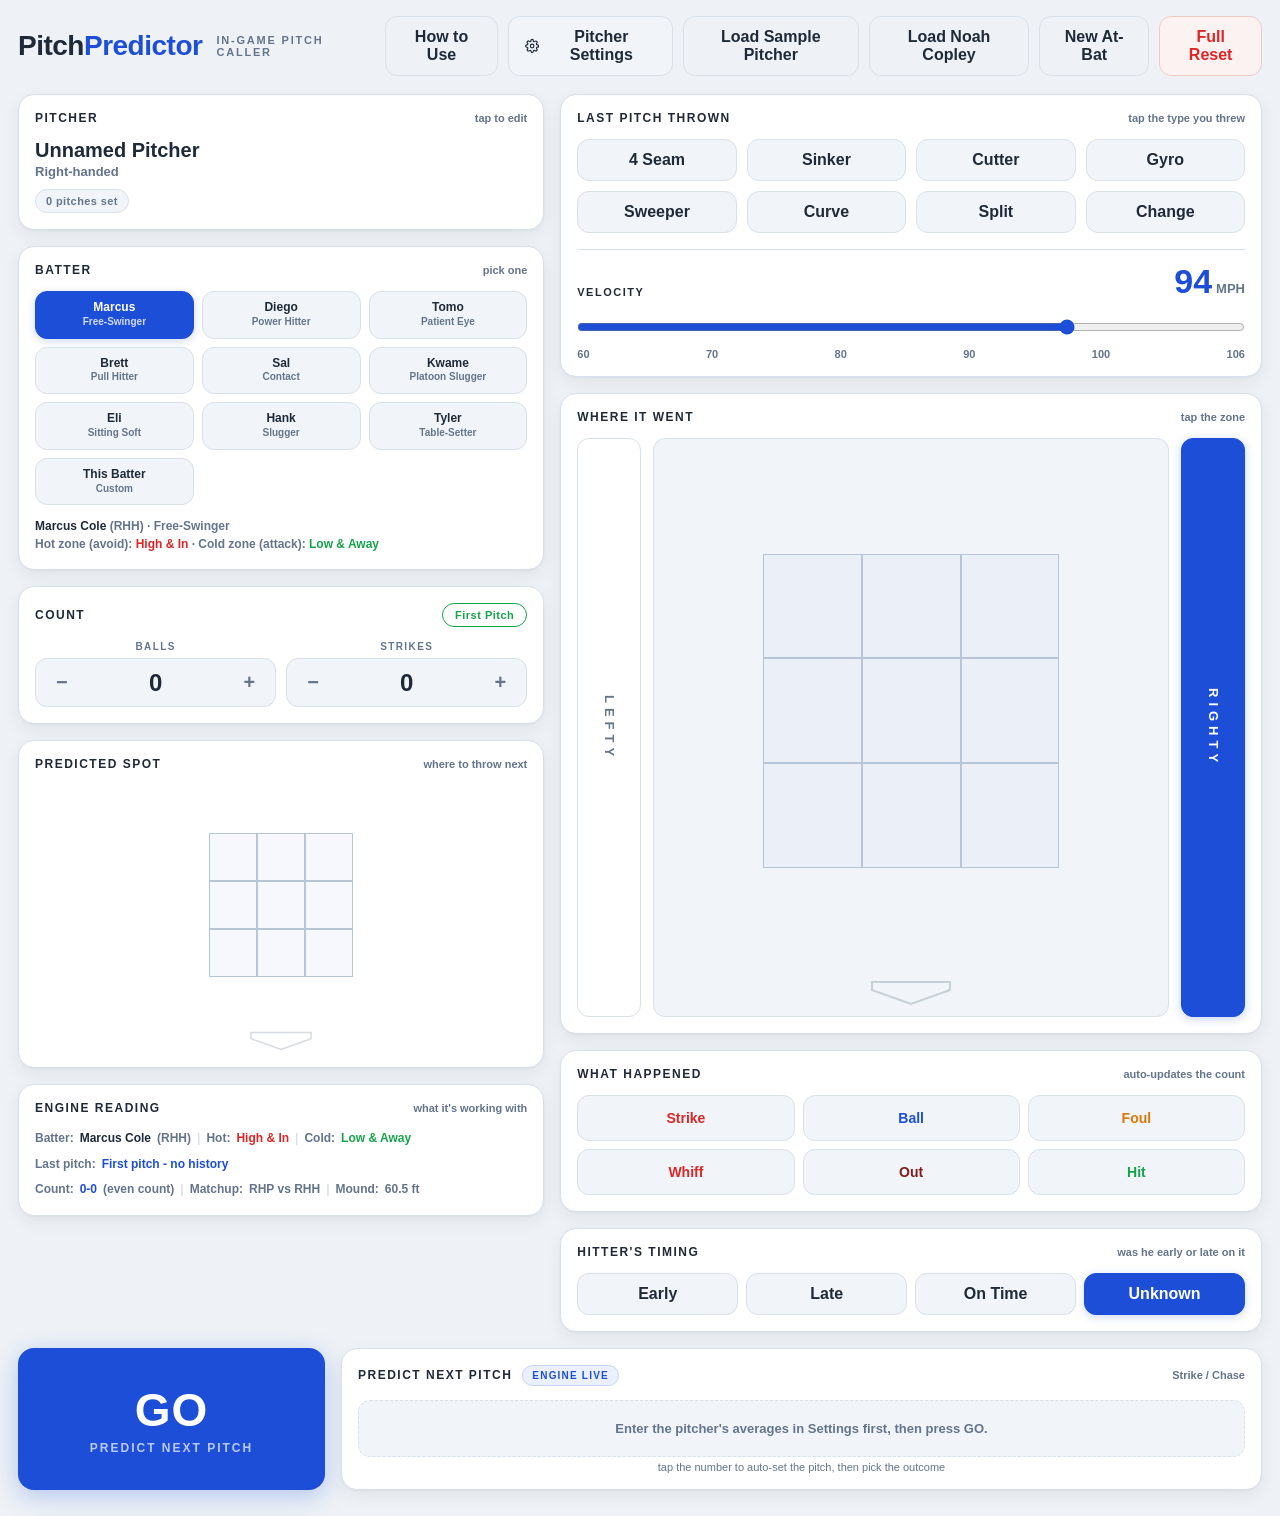
==== commit 471472f5: "Swap batter handedness buttons: Lefty on left, Righty on right" ====
--- a/index.html
+++ b/index.html
@@ -40,7 +40,7 @@
   .logo { font-size: 28px; font-weight: 800; letter-spacing: -0.5px; color: var(--ink); }
   .logo b { color: var(--accent); }
   .subtitle { color: var(--dim); font-size: 11px; letter-spacing: 1.8px; text-transform: uppercase; font-weight: 700; }
-  .bar-actions { margin-left: auto; display: flex; gap: 10px; flex-wrap: wrap; row-gap: 8px; }
+  .bar-actions { margin-left: auto; display: flex; gap: 10px; }
 
   button {
     font: inherit; color: var(--ink); background: var(--panel-2);
@@ -226,6 +226,7 @@
   .badge { font-size: 10px; letter-spacing: 1.2px; padding: 4px 9px; border-radius: 999px; text-transform: uppercase; font-weight: 800; }
   .badge.demo { background: #fff4e0; color: var(--chase); border: 1px solid #f4d9a8; }
   .rec-list { display: flex; flex-direction: column; gap: 8px; }
+  .rec-hint { font-size: 11px; color: var(--dim); text-align: center; padding: 4px 0 0; font-weight: 500; }
   .context-summary { font-size: 12px; font-weight: 600; color: var(--dim); line-height: 1.6; }
   .context-summary .cs-row { display: flex; gap: 6px; flex-wrap: wrap; }
   .context-summary .cs-row + .cs-row { margin-top: 6px; }
@@ -261,6 +262,9 @@
   .rec-detail li .pos { color: var(--good); font-weight: 800; }
   .rec-detail li .neg { color: var(--danger); font-weight: 800; }
   .rec-detail .what { margin-top: 8px; font-size: 12px; font-weight: 700; color: var(--dim); line-height: 1.5; }
+  .rec-detail .throw-btn { display: block; margin: 8px 0 10px; padding: 6px 16px; border: 1px solid var(--accent); background: var(--accent-soft); color: var(--accent); border-radius: 8px; font-size: 12px; font-weight: 700; cursor: pointer; font-family: inherit; transition: transform .1s; }
+  .rec-detail .throw-btn:hover { transform: scale(1.03); }
+  .rec-detail .throw-btn:active { transform: scale(0.97); }
   .rec-empty { color: var(--dim); font-size: 13px; padding: 20px; text-align: center; border: 1px dashed var(--line); border-radius: 12px; background: var(--panel-2); }
   .badge.live { background: var(--accent-soft); color: var(--accent); border: 1px solid #c7d4f7; }
 
@@ -321,7 +325,7 @@
   .field-note { margin-top: 8px; font-size: 12px; font-weight: 700; color: var(--dim); line-height: 1.5; }
   .field-note b { color: var(--ink); }
   #closeSettings { width: 100%; background: var(--accent); color: var(--accent-ink); border-color: var(--accent); font-size: 15px; padding: 14px; box-shadow: 0 4px 14px rgba(29,78,216,.22); }
-  #closeTutorial, #confirmSaveGame { width: 100%; background: var(--accent); color: var(--accent-ink); border-color: var(--accent); font-size: 15px; padding: 14px; box-shadow: 0 4px 14px rgba(29,78,216,.22); margin-top: 4px; }
+  #closeTutorial { width: 100%; background: var(--accent); color: var(--accent-ink); border-color: var(--accent); font-size: 15px; padding: 14px; box-shadow: 0 4px 14px rgba(29,78,216,.22); margin-top: 4px; }
 
   /* ---- tutorial ---- */
   .tut-step { display: flex; gap: 14px; margin-bottom: 16px; }
@@ -348,12 +352,10 @@
     <div class="logo">Pitch<b>Predictor</b></div>
     <div class="subtitle">In-Game Pitch Caller</div>
     <div class="bar-actions">
-      <button class="ghost" id="goHome">Home</button>
       <button class="ghost" id="openTutorial">How to Use</button>
       <button class="gear-btn" id="openSettings"><svg viewBox="0 0 24 24" fill="none" stroke="currentColor" stroke-width="2" stroke-linecap="round" stroke-linejoin="round"><circle cx="12" cy="12" r="3"/><path d="M19.4 15a1.65 1.65 0 0 0 .33 1.82l.06.06a2 2 0 1 1-2.83 2.83l-.06-.06a1.65 1.65 0 0 0-1.82-.33 1.65 1.65 0 0 0-1 1.51V21a2 2 0 0 1-4 0v-.09A1.65 1.65 0 0 0 9 19.4a1.65 1.65 0 0 0-1.82.33l-.06.06a2 2 0 1 1-2.83-2.83l.06-.06a1.65 1.65 0 0 0 .33-1.82 1.65 1.65 0 0 0-1.51-1H3a2 2 0 0 1 0-4h.09A1.65 1.65 0 0 0 4.6 9a1.65 1.65 0 0 0-.33-1.82l-.06-.06a2 2 0 1 1 2.83-2.83l.06.06a1.65 1.65 0 0 0 1.82.33H9a1.65 1.65 0 0 0 1-1.51V3a2 2 0 0 1 4 0v.09a1.65 1.65 0 0 0 1 1.51 1.65 1.65 0 0 0 1.82-.33l.06-.06a2 2 0 1 1 2.83 2.83l-.06.06a1.65 1.65 0 0 0-.33 1.82V9a1.65 1.65 0 0 0 1.51 1H21a2 2 0 0 1 0 4h-.09a1.65 1.65 0 0 0-1.51 1z"/></svg>Pitcher Settings</button>
       <button class="ghost" id="loadSample">Load Sample Pitcher</button>
       <button class="ghost" id="loadSample2">Load Noah Copley</button>
-      <button class="ghost" id="saveGame">Save Game</button>
       <button class="ghost" id="newAtBat">New At-Bat</button>
       <button class="warn" id="fullReset">Full Reset</button>
     </div>
@@ -518,6 +520,7 @@
       <div class="rec-list" id="recList">
         <div class="rec-empty">Set up your pitcher, pick a batter, then press GO.</div>
       </div>
+      <div class="rec-hint">tap the number to auto-set the pitch, then pick the outcome</div>
     </section>
   </div>
 
@@ -579,15 +582,6 @@
       </table>
     </div>
 
-    <div class="field">
-      <label>Save this pitcher to your library</label>
-      <div class="save-row">
-        <input class="text" type="text" id="savePitcherName" placeholder="Pitcher name" autocomplete="off">
-        <button class="save-btn" id="savePitcherBtn">Save to Library</button>
-      </div>
-      <div class="saved-batters" id="savedPitchersList"></div>
-    </div>
-
     <button id="closeSettings">Close Settings</button>
   </div>
 </div>
@@ -672,21 +666,6 @@
   </div>
 </div>
 
-<div class="modal-overlay" id="saveGameModal" hidden>
-  <div class="modal" role="dialog" aria-modal="true" aria-label="Save Game">
-    <div class="modal-head">
-      <div class="modal-title">Save Game</div>
-      <button class="ghost modal-x" id="saveGameX">Close</button>
-    </div>
-    <div class="field">
-      <label for="saveGameLabel">Label</label>
-      <input class="text" type="text" id="saveGameLabel" placeholder="e.g. vs Eastside, top 3rd" autocomplete="off">
-    </div>
-    <button id="confirmSaveGame">Save Game</button>
-  </div>
-</div>
-
-<script src="store.js"></script>
 <script>
 "use strict";
 
@@ -1213,71 +1192,6 @@
   arsenalChip.classList.toggle("set", n > 0);
 }
 
-/* ---------------- save pitcher to library (Store.pitchers) ---------------- */
-const savePitcherNameInput = document.getElementById("savePitcherName");
-const savePitcherBtn = document.getElementById("savePitcherBtn");
-const savedPitchersListEl = document.getElementById("savedPitchersList");
-
-savePitcherBtn.addEventListener("click", () => {
-  const name = savePitcherNameInput.value.trim() || state.pitcherName.trim();
-  if (!name) { savePitcherNameInput.focus(); return; }
-  const existing = Store.pitchers.list().find(p => p.name.toLowerCase() === name.toLowerCase());
-  Store.pitchers.save({
-    id: existing ? existing.id : Store.uid(),
-    name,
-    hand: state.pitcherHand,
-    mound: state.mound,
-    ext: state.ext,
-    relH: state.relH,
-    averages: JSON.parse(JSON.stringify(state.averages)),
-    savedAt: Date.now()
-  });
-  savePitcherNameInput.value = "";
-  renderSavedPitchers();
-});
-
-function loadSavedPitcher(id) {
-  const p = Store.pitchers.get(id);
-  if (!p) return;
-  state.pitcherName = p.name;
-  state.pitcherHand = p.hand;
-  state.mound = p.mound;
-  state.ext = p.ext;
-  state.relH = p.relH;
-  PITCH_TYPES.forEach(t => {
-    state.averages[t] = p.averages && p.averages[t] ? Object.assign({}, p.averages[t]) : { velo: null, vert: null, horz: null };
-  });
-  buildTable();
-  pitcherNameInput.value = state.pitcherName;
-  [...pitchHand.children].forEach(x => x.classList.toggle("on", x.dataset.hand === state.pitcherHand));
-  updatePitcherCard();
-  renderPitchTypes();
-  renderPhys();
-  renderSavedPitchers();
-  save();
-}
-
-function renderSavedPitchers() {
-  savedPitchersListEl.innerHTML = "";
-  Store.pitchers.list().forEach(p => {
-    const chip = document.createElement("div");
-    chip.className = "saved-chip";
-    if (state.pitcherName && state.pitcherName === p.name) chip.classList.add("on");
-    chip.innerHTML = '<span class="nm"></span><button class="x" title="Delete">&times;</button>';
-    chip.querySelector(".nm").textContent = p.name;
-    chip.addEventListener("click", e => {
-      if (e.target.classList.contains("x")) return;
-      loadSavedPitcher(p.id);
-    });
-    chip.querySelector(".x").addEventListener("click", e => {
-      e.stopPropagation();
-      Store.pitchers.remove(p.id);
-      renderSavedPitchers();
-    });
-    savedPitchersListEl.appendChild(chip);
-  });
-}
-
 /* ---------------- pitcher settings card + modal ---------------- */
 function openSettings() { settingsModal.hidden = false; }
 function closeSettings() { settingsModal.hidden = true; }
@@ -1297,45 +1211,6 @@
 document.getElementById("closeTutorial").addEventListener("click", closeTutorial);
 tutorialModal.addEventListener("click", e => { if (e.target === tutorialModal) closeTutorial(); });
 document.addEventListener("keydown", e => { if (e.key === "Escape" && !tutorialModal.hidden) closeTutorial(); });
-
-/* ---------------- home link ---------------- */
-document.getElementById("goHome").addEventListener("click", () => { location.href = "home.html"; });
-
-/* ---------------- save game modal (Store.games) ---------------- */
-const saveGameModal = document.getElementById("saveGameModal");
-const saveGameLabelInput = document.getElementById("saveGameLabel");
-function openSaveGame() {
-  saveGameLabelInput.value = (state.pitcherName.trim() || "Unnamed Pitcher") + " - " + state.balls + "-" + state.strikes;
-  saveGameModal.hidden = false;
-  saveGameLabelInput.focus();
-  saveGameLabelInput.select();
-}
-function closeSaveGame() { saveGameModal.hidden = true; }
-document.getElementById("saveGame").addEventListener("click", openSaveGame);
-document.getElementById("saveGameX").addEventListener("click", closeSaveGame);
-saveGameModal.addEventListener("click", e => { if (e.target === saveGameModal) closeSaveGame(); });
-document.addEventListener("keydown", e => { if (e.key === "Escape" && !saveGameModal.hidden) closeSaveGame(); });
-document.getElementById("confirmSaveGame").addEventListener("click", () => {
-  const label = saveGameLabelInput.value.trim() || "Untitled Game";
-  const b = activeBatter();
-  const snapshot = {
-    pitcherName: state.pitcherName,
-    pitcherHand: state.pitcherHand,
-    averages: JSON.parse(JSON.stringify(state.averages)),
-    mound: state.mound, ext: state.ext, relH: state.relH,
-    batterIdx: state.batterIdx, batterHand: state.batterHand,
-    batterName: b ? (b.name || "Custom batter") : null,
-    custom: state.custom ? JSON.parse(JSON.stringify(state.custom)) : null,
-    balls: state.balls, strikes: state.strikes, timing: state.timing,
-    lastPitchType: state.lastPitchType, velo: state.velo,
-    lastLoc: state.lastLoc ? Object.assign({}, state.lastLoc) : null,
-    pitchHistory: JSON.parse(JSON.stringify(state.pitchHistory || [])),
-    lastResult: state.lastResult,
-    presetTendencies: JSON.parse(JSON.stringify(state.presetTendencies || {}))
-  };
-  Store.games.save({ id: Store.uid(), label, savedAt: Date.now(), snapshot });
-  closeSaveGame();
-});
 
 /* ---------------- timing ---------------- */
 const timingSeg = document.getElementById("timing");
@@ -1455,27 +1330,6 @@
       timing: state.timing
     });
     state.lastResult = r;
-
-    // log to the cross-game Records store
-    const bat = activeBatter();
-    let intent = null, locationName = null;
-    if (state.lastLoc) {
-      const col = clamp(Math.floor(state.lastLoc.x), 0, 4);
-      const row = clamp(Math.floor(state.lastLoc.y), 0, 4);
-      intent = cellIntent(col, row);
-      locationName = locName(col, row, state.batterHand);
-    }
-    Store.records.save({
-      id: Store.uid(),
-      ts: Date.now(),
-      pitcherName: state.pitcherName.trim() || "Unnamed Pitcher",
-      batterName: bat ? (bat.name || "Custom batter") : "Unknown",
-      pitchType: state.lastPitchType,
-      velo: state.velo,
-      intent,
-      locationName,
-      result: r
-    });
   }
 
   if (r === "strike" || r === "whiff") {
@@ -2085,8 +1939,21 @@
     detail.className = "rec-detail";
     detail.style.display = "none";
     const reasonItems = (r.reasons || []).map(why => "<li>" + why + "</li>").join("");
-    detail.innerHTML = "<ul>" + reasonItems + "</ul>" +
+    detail.innerHTML = '<button class="throw-btn">Throw this pitch</button>' +
+      "<ul>" + reasonItems + "</ul>" +
       '<div class="what"><b>What it does:</b> ' + (r.whatItDoes || "") + "</div>";
+    // throw button inside the reasoning panel - same auto-fill as the rank number
+    detail.querySelector(".throw-btn").addEventListener("click", e => {
+      e.stopPropagation();
+      state.lastPitchType = r.type;
+      const avgVelo = state.averages[r.type] && state.averages[r.type].velo;
+      if (avgVelo != null && !Number.isNaN(avgVelo)) setVelo(avgVelo, { fromAvg: true });
+      state.lastLoc = { x: r.x, y: r.y };
+      renderPitchTypes();
+      renderZone();
+      renderContextSummary();
+      renderMaps();
+    });
     recList.appendChild(detail);
   });
   
@@ -2127,18 +1994,78 @@
   setVelo(state.velo);
   pitcherNameInput.value = state.pitcherName;
   updatePitcherCard();
+  renderSavedPitchers();
   [...pitchHand.children].forEach(x => x.classList.toggle("on", x.dataset.hand === state.pitcherHand));
   [...timingSeg.children].forEach(x => x.classList.toggle("on", x.dataset.t === state.timing));
-  
+
 }
 const engineBadge = document.getElementById("engineBadge");
 engineBadge.textContent = "Engine Live";
 engineBadge.classList.remove("demo");
 engineBadge.classList.add("live");
 load();
+
+/* ---------------- load a saved pitcher or a saved game from a home-screen link ---------------- */
+(function loadFromQueryString() {
+  const params = new URLSearchParams(location.search);
+  const loadPitcherId = params.get("loadPitcher");
+  const loadGameId = params.get("loadGame");
+
+  if (loadPitcherId) {
+    const p = Store.pitchers.get(loadPitcherId);
+    if (p) {
+      state.pitcherName = p.name;
+      state.pitcherHand = p.hand;
+      state.mound = p.mound;
+      state.ext = p.ext;
+      state.relH = p.relH;
+      PITCH_TYPES.forEach(t => {
+        state.averages[t] = p.averages && p.averages[t] ? Object.assign({}, p.averages[t]) : { velo: null, vert: null, horz: null };
+      });
+    }
+  }
+
+  if (loadGameId) {
+    const g = Store.games.get(loadGameId);
+    const s = g && g.snapshot;
+    if (s) {
+      state.pitcherName = s.pitcherName || "";
+      state.pitcherHand = s.pitcherHand || "R";
+      PITCH_TYPES.forEach(t => {
+        state.averages[t] = s.averages && s.averages[t] ? Object.assign({}, s.averages[t]) : { velo: null, vert: null, horz: null };
+      });
+      state.mound = s.mound != null ? s.mound : 60.5;
+      state.ext = s.ext != null ? s.ext : 6.0;
+      state.relH = s.relH != null ? s.relH : 6.0;
+      state.batterIdx = s.batterIdx != null ? s.batterIdx : 0;
+      state.batterHand = s.batterHand || "R";
+      state.custom = s.custom ? JSON.parse(JSON.stringify(s.custom)) : null;
+      state.balls = s.balls || 0;
+      state.strikes = s.strikes || 0;
+      state.timing = s.timing || "unknown";
+      state.lastPitchType = s.lastPitchType || null;
+      state.velo = s.velo != null ? s.velo : 94;
+      state.lastLoc = s.lastLoc ? Object.assign({}, s.lastLoc) : null;
+      state.pitchHistory = Array.isArray(s.pitchHistory) ? JSON.parse(JSON.stringify(s.pitchHistory)) : [];
+      state.lastResult = s.lastResult || null;
+      state.presetTendencies = s.presetTendencies && typeof s.presetTendencies === "object" ? JSON.parse(JSON.stringify(s.presetTendencies)) : {};
+    }
+  }
+
+  if (loadPitcherId || loadGameId) {
+    save();
+    history.replaceState(null, "", location.pathname);
+  }
+})();
+
 buildTable();
 buildMini(mapNext);
 renderAll();
+if (state.lastPitchType || state.custom) {
+  state.recommendations = recommend();
+  renderRecs();
+  renderMaps();
+}
 </script>
 </body>
 </html>
